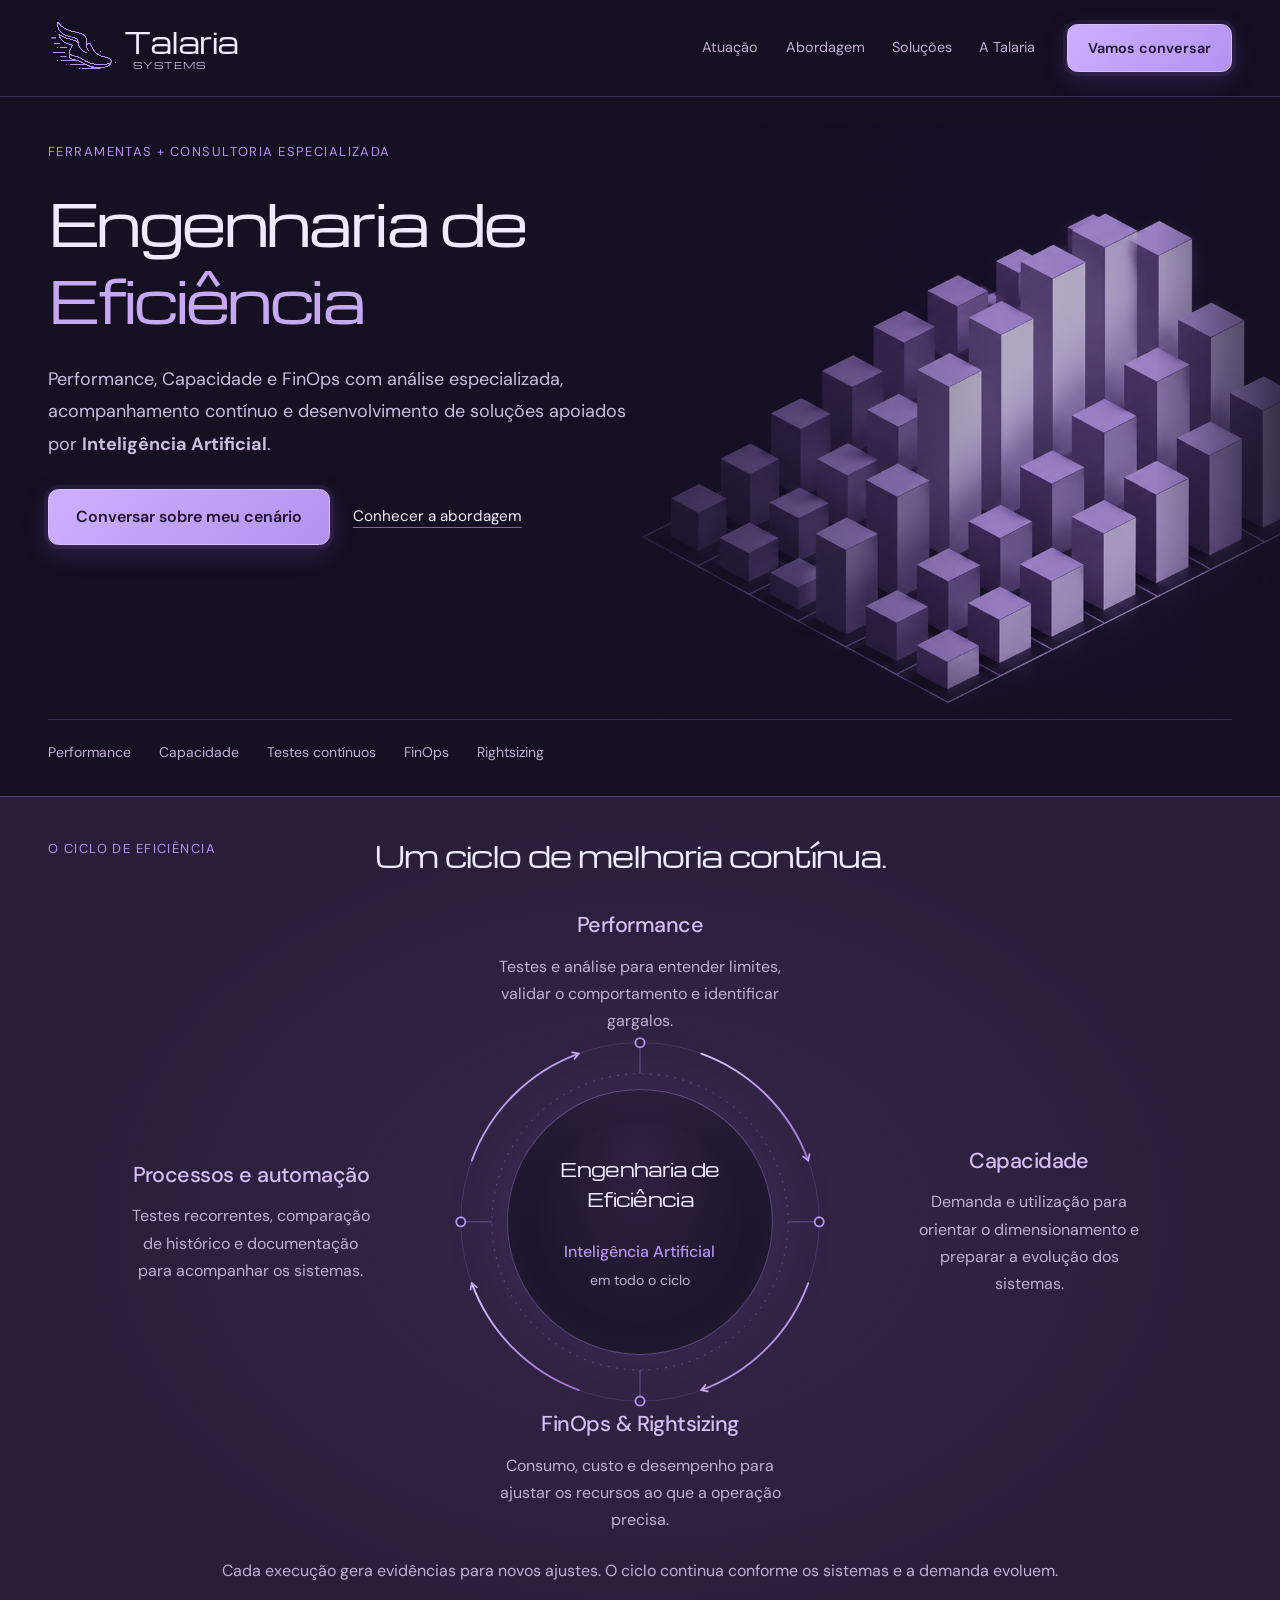
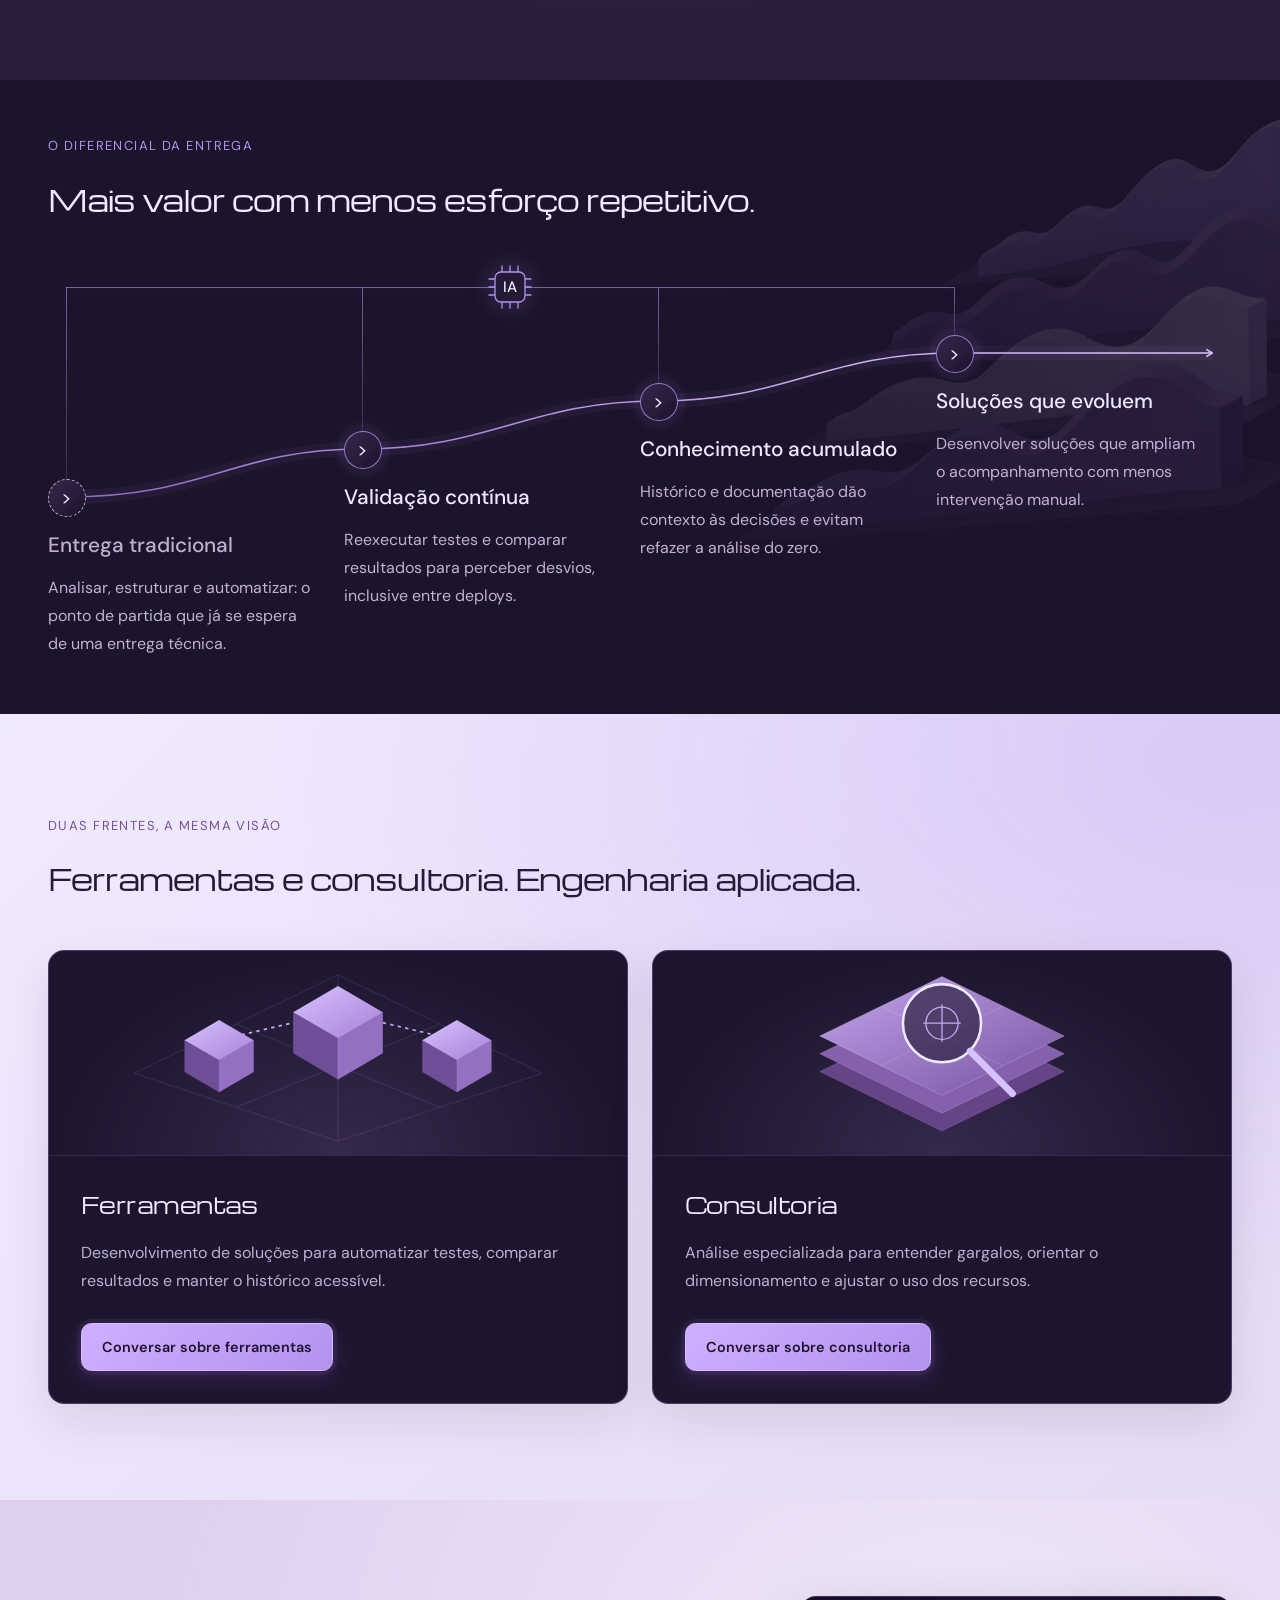
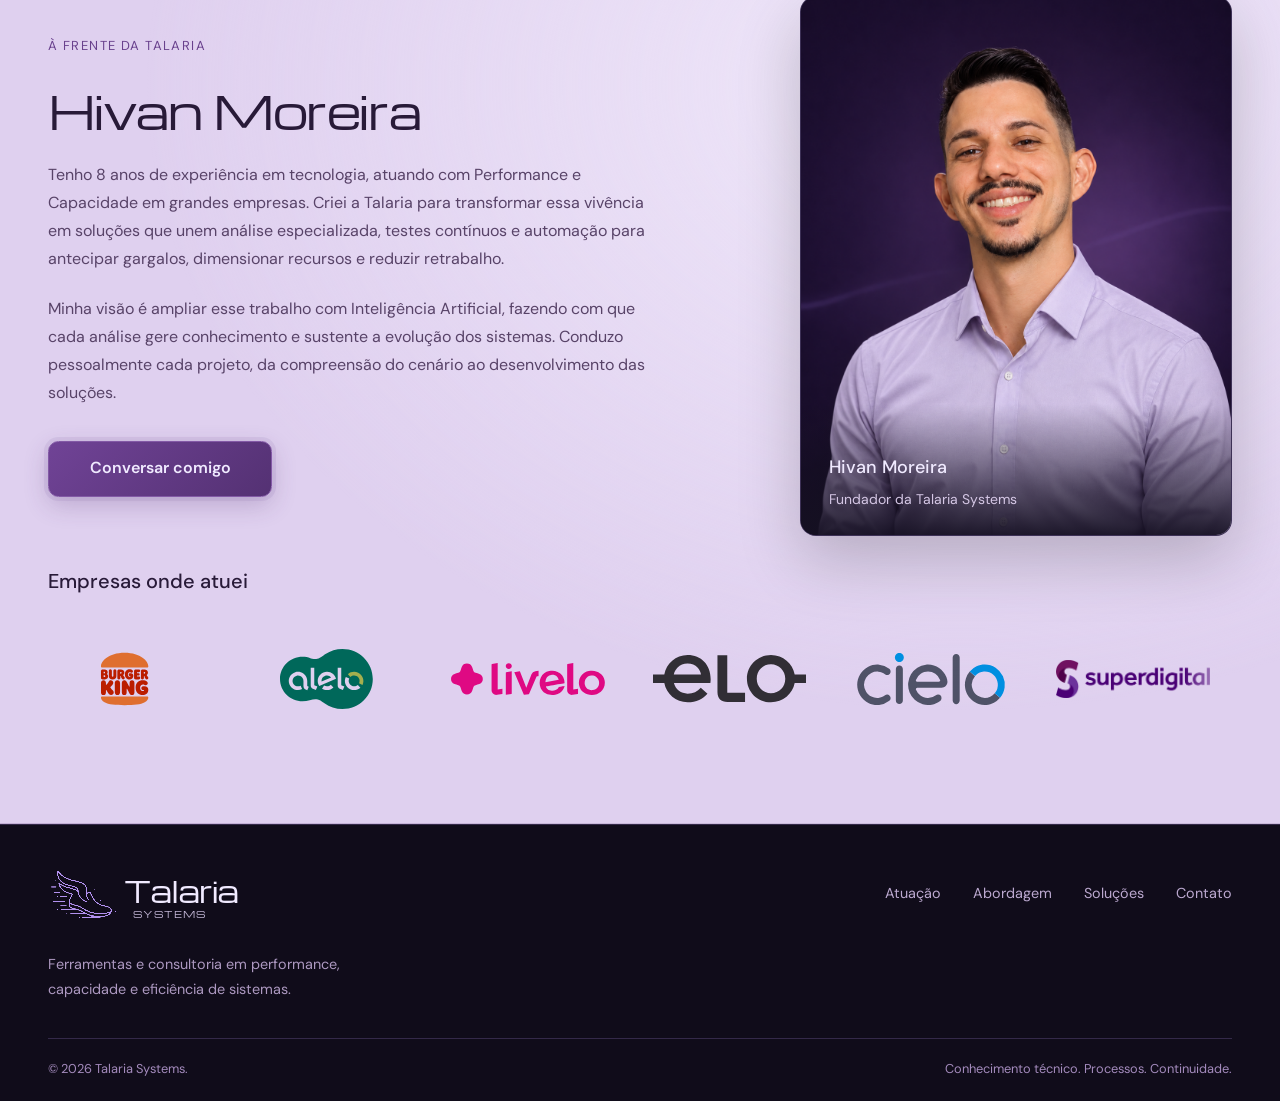
==== index.html @ f32ab143 "Publica site da Talaria Systems Co-Authored-By: Claude Opus 5.5 <noreply@anthropic.com>" ====
<!DOCTYPE html>
<html lang="pt-BR">
<head>
  <meta charset="UTF-8">
  <meta name="viewport" content="width=device-width, initial-scale=1">
  <meta name="theme-color" content="#151022">
  <meta name="description" content="Engenharia de Eficiência em Performance, Capacidade e FinOps. Análise especializada, acompanhamento contínuo e desenvolvimento de soluções apoiados por Inteligência Artificial.">
  <title>Talaria Systems — Engenharia de Eficiência</title>
  <link rel="icon" type="image/svg+xml" href="branding/logos/logo-fast-lavanda-plano-v2.svg">
  <link rel="preconnect" href="https://fonts.googleapis.com">
  <link rel="preconnect" href="https://fonts.gstatic.com" crossorigin>
  <link href="https://fonts.googleapis.com/css2?family=DM+Sans:wght@400;500;600&family=Michroma&display=swap" rel="stylesheet">
  <link rel="stylesheet" href="styles.css">
  <script src="script.js" defer></script>
</head>
<body>
  <a class="skip-link" href="#main">Pular para o conteúdo</a>
  <header class="site-header">
    <nav class="container header-inner" aria-label="Navegação principal">
      <a class="brand-signature" href="#home" aria-label="Talaria Systems — início"><span class="brand-mark"><img src="branding/logos/logo-fast-lavanda-plano-v2.svg" width="1254" height="1254" alt=""></span><span class="brand-copy"><span class="brand-title">Talaria</span><span class="brand-subtitle">SYSTEMS</span></span></a>
      <button class="menu-toggle" type="button" aria-expanded="false" aria-controls="navigation"><span>Menu</span><span class="menu-lines" aria-hidden="true"></span></button>
      <ul class="nav-links" id="navigation"><li><a href="#services" class="nav-link">Atuação</a></li><li><a href="#approach" class="nav-link">Abordagem</a></li><li><a href="#solutions" class="nav-link">Soluções</a></li><li><a href="#about" class="nav-link">A Talaria</a></li><li class="mobile-contact"><a href="https://outlook.office.com/book/AvaliaoInicialTalariaSystems@talariasystems.com.br/" target="_blank" rel="noopener" class="nav-link">Contato</a></li></ul>
      <a class="button button-small header-contact" href="https://outlook.office.com/book/AvaliaoInicialTalariaSystems@talariasystems.com.br/" target="_blank" rel="noopener">Vamos conversar</a>
    </nav>
  </header>
  <main id="main">
    <section class="hero" id="home" aria-labelledby="hero-title">
      <div class="hero-art" aria-hidden="true"><img src="branding/assets/isometrico-capacidade-v1.png" alt="" fetchpriority="high"></div>
      <div class="container hero-content">
        <div class="hero-copy">
          <p class="eyebrow">Ferramentas + consultoria especializada</p>
          <h1 id="hero-title">Engenharia de<br><span>Eficiência</span></h1>
          <p class="hero-description">Performance, Capacidade e FinOps com análise especializada, acompanhamento contínuo e desenvolvimento de soluções apoiados por <strong>Inteligência Artificial</strong>.</p>
          <div class="hero-actions"><a class="button" href="https://outlook.office.com/book/AvaliaoInicialTalariaSystems@talariasystems.com.br/" target="_blank" rel="noopener">Conversar sobre meu cenário</a><a class="text-link" href="#approach">Conhecer a abordagem</a></div>
        </div>
        <div class="hero-scope"><span>Performance</span><span>Capacidade</span><span>Testes contínuos</span><span>FinOps</span><span>Rightsizing</span></div>
      </div>
    </section>
    <section class="section expertise" id="services" aria-labelledby="services-title">
      <div class="container">
        <div class="section-intro">
          <p class="eyebrow">O ciclo de Eficiência</p>
          <div>
            <h2 class="section-title" id="services-title">Um ciclo de melhoria contínua.</h2>
          </div>
        </div>
        <figure class="cycle-figure">
          <div class="efficiency-cycle">
            <svg class="cycle-paths" viewBox="0 0 1120 680" aria-hidden="true" focusable="false">
              <defs>
                <linearGradient id="cycle-flow-color" x1="0" y1="0" x2="1" y2="1">
                  <stop stop-color="#d7c1ff"></stop>
                  <stop offset="1" stop-color="#9b73d4"></stop>
                </linearGradient>
                <marker id="cycle-arrow" viewBox="0 0 8 8" refX="6" refY="4" markerWidth="5" markerHeight="5" orient="auto">
                  <path d="M1 1 6 4 1 7" fill="none" stroke="#c7a9f3" stroke-width="1.5" stroke-linecap="round" stroke-linejoin="round"></path>
                </marker>
              </defs>
              <circle class="cycle-orbit" cx="560" cy="340" r="196"></circle>
              <circle class="cycle-ai-orbit" cx="560" cy="340" r="162"></circle>
              <g class="cycle-spokes">
                <path d="M560 178V144M722 340H756M560 502V536M398 340H364"></path>
              </g>
              <g class="cycle-flows" marker-end="url(#cycle-arrow)">
                <path d="M627 156A196 196 0 0 1 744 273"></path>
                <path d="M744 407A196 196 0 0 1 627 524"></path>
                <path d="M493 524A196 196 0 0 1 376 407"></path>
                <path d="M376 273A196 196 0 0 1 493 156"></path>
              </g>
              <g class="cycle-junctions">
                <circle cx="560" cy="144" r="5"></circle>
                <circle cx="756" cy="340" r="5"></circle>
                <circle cx="560" cy="536" r="5"></circle>
                <circle cx="364" cy="340" r="5"></circle>
              </g>
            </svg>
            <div class="cycle-core">
              <p class="cycle-core-title">Engenharia de<br>Eficiência</p>
              <p class="cycle-ai-label">Inteligência Artificial<span>em todo o ciclo</span></p>
            </div>
            <ol class="cycle-stages" role="list" aria-label="Frentes do ciclo de Engenharia de Eficiência">
              <li class="cycle-stage cycle-performance">
                <h3>Performance</h3>
                <p>Testes e análise para entender limites, validar o comportamento e identificar gargalos.</p>
              </li>
              <li class="cycle-stage cycle-capacity">
                <h3>Capacidade</h3>
                <p>Demanda e utilização para orientar o dimensionamento e preparar a evolução dos sistemas.</p>
              </li>
              <li class="cycle-stage cycle-finops">
                <h3>FinOps &amp; Rightsizing</h3>
                <p>Consumo, custo e desempenho para ajustar os recursos ao que a operação precisa.</p>
              </li>
              <li class="cycle-stage cycle-automation">
                <h3>Processos e automação</h3>
                <p>Testes recorrentes, comparação de histórico e documentação para acompanhar os sistemas.</p>
              </li>
            </ol>
          </div>
          <figcaption class="cycle-caption">Cada execução gera evidências para novos ajustes. O ciclo continua conforme os sistemas e a demanda evoluem.</figcaption>
        </figure>
      </div>
    </section>
    <section class="section approach" id="approach" aria-labelledby="approach-title">
      <div class="section-art" aria-hidden="true"><img src="branding/assets/isometrico-fluxos-v1.png" alt="" loading="lazy"></div>
      <div class="container">
        <div class="approach-intro">
          <p class="eyebrow">O diferencial da entrega</p>
          <h2 class="section-title" id="approach-title">Mais valor com menos esforço repetitivo.</h2>
        </div>
        <div class="method-journey">
          <svg class="method-route" viewBox="0 0 1200 144" preserveAspectRatio="none" aria-hidden="true" focusable="false">
            <defs>
              <linearGradient id="method-route-color" x1="0" y1="1" x2="1" y2="0">
                <stop stop-color="#8f6abf"></stop>
                <stop offset="1" stop-color="#d7c1ff"></stop>
              </linearGradient>
              <marker id="method-route-arrow" viewBox="0 0 8 8" refX="6" refY="4" markerWidth="6" markerHeight="6" orient="auto">
                <path d="M1 1 6 4 1 7" fill="none" stroke="#d7c1ff" stroke-width="1.3" stroke-linecap="round" stroke-linejoin="round"></path>
              </marker>
            </defs>
            <path class="method-route-halo" d="M18 144C160 144 188 96 318 96S488 48 618 48S788 0 918 0H1180"></path>
            <path class="method-route-line" d="M18 144C160 144 188 96 318 96S488 48 618 48S788 0 918 0H1180" marker-end="url(#method-route-arrow)"></path>
          </svg>
          <svg class="method-ai" viewBox="0 0 48 48" role="img" aria-label="Inteligência Artificial conectada a todas as quatro etapas da entrega">
            <path d="M16 9V3M24 9V3M32 9V3M16 39V45M24 39V45M32 39V45M9 16H3M9 24H3M9 32H3M39 16H45M39 24H45M39 32H45" fill="none" stroke="currentColor" stroke-width="1.3" stroke-linecap="round"></path>
            <rect x="9" y="9" width="30" height="30" rx="6" fill="#241a35" stroke="currentColor" stroke-width="1.3"></rect>
            <text x="24" y="29" text-anchor="middle">IA</text>
          </svg>
          <ol class="method-grid" role="list" aria-label="Da entrega tradicional à evolução contínua">
            <li class="method-step"><span class="method-direction" aria-hidden="true">&gt;</span><h3>Entrega tradicional</h3><p>Analisar, estruturar e automatizar: o ponto de partida que já se espera de uma entrega técnica.</p></li>
            <li class="method-step"><span class="method-direction" aria-hidden="true">&gt;</span><h3>Validação contínua</h3><p>Reexecutar testes e comparar resultados para perceber desvios, inclusive entre deploys.</p></li>
            <li class="method-step"><span class="method-direction" aria-hidden="true">&gt;</span><h3>Conhecimento acumulado</h3><p>Histórico e documentação dão contexto às decisões e evitam refazer a análise do zero.</p></li>
            <li class="method-step"><span class="method-direction" aria-hidden="true">&gt;</span><h3>Soluções que evoluem</h3><p>Desenvolver soluções que ampliam o acompanhamento com menos intervenção manual.</p></li>
          </ol>
        </div>
      </div>
    </section>
    <section class="section solutions" id="solutions" aria-labelledby="solutions-title">
      <div class="container">
        <div class="section-intro">
          <p class="eyebrow">Duas frentes, a mesma visão</p>
          <h2 class="section-title" id="solutions-title">Ferramentas e consultoria. Engenharia aplicada.</h2>
        </div>
        <div class="solutions-grid">
          <article class="solution" aria-labelledby="tools-title">
            <div class="solution-visual" aria-hidden="true">
              <svg viewBox="0 0 600 240" focusable="false">
                <defs>
                  <linearGradient id="tools-module-top" x1="0" y1="0" x2="1" y2="1"><stop stop-color="#d7c1ff"></stop><stop offset="1" stop-color="#a681d6"></stop></linearGradient>
                  <g id="tools-module">
                    <path d="M0-28 48 0 0 28-48 0Z" fill="url(#tools-module-top)"></path>
                    <path d="M-48 0 0 28V72L-48 44Z" fill="#6e4e99"></path>
                    <path d="M0 28 48 0V44L0 72Z" fill="#9470c2"></path>
                    <path d="M-48 0 0 28 48 0M0 28V72" fill="none" stroke="#f0eaff" stroke-opacity=".2"></path>
                  </g>
                </defs>
                <path d="M300 28 540 144 300 224 60 144Z M180 86 420 184M420 86 180 184M300 28V224" fill="none" stroke="#b392f0" stroke-opacity=".18"></path>
                <path d="M160 105 300 72 440 105" fill="none" stroke="#c7a9f3" stroke-width="2" stroke-dasharray="4 5"></path>
                <use href="#tools-module" transform="translate(160 105) scale(.85)"></use>
                <use href="#tools-module" transform="translate(300 72) scale(1.1)"></use>
                <use href="#tools-module" transform="translate(440 105) scale(.85)"></use>
              </svg>
            </div>
            <div class="solution-copy">
              <h3 id="tools-title">Ferramentas</h3>
              <p>Desenvolvimento de soluções para automatizar testes, comparar resultados e manter o histórico acessível.</p>
              <a class="button button-small" href="https://outlook.office.com/book/AvaliaoInicialTalariaSystems@talariasystems.com.br/" target="_blank" rel="noopener">Conversar sobre ferramentas</a>
            </div>
          </article>
          <article class="solution" aria-labelledby="consulting-title">
            <div class="solution-visual" aria-hidden="true">
              <svg viewBox="0 0 600 240" focusable="false">
                <defs><linearGradient id="consulting-surface" x1="0" y1="0" x2="1" y2="1"><stop stop-color="#c4a5ed"></stop><stop offset="1" stop-color="#76529e"></stop></linearGradient></defs>
                <path d="M300 72 444 142 300 212 156 142Z" fill="#654586" stroke="#b392f0" stroke-opacity=".25"></path>
                <path d="M300 51 444 121 300 191 156 121Z" fill="#8560ac" stroke="#d7c1ff" stroke-opacity=".25"></path>
                <path d="M300 30 444 100 300 170 156 100Z" fill="url(#consulting-surface)" stroke="#f0eaff" stroke-opacity=".25"></path>
                <path d="M228 65 372 135M372 65 228 135" fill="none" stroke="#f0eaff" stroke-opacity=".2"></path>
                <circle cx="300" cy="85" r="46" fill="#241a35" fill-opacity=".65" stroke="#f0eaff" stroke-width="3"></circle>
                <circle cx="300" cy="85" r="19" fill="none" stroke="#c7a9f3" stroke-width="1.5"></circle>
                <path d="M278 85H322M300 63V107" fill="none" stroke="#c7a9f3" stroke-width="1.5"></path>
                <path d="M333 118 383 168" fill="none" stroke="#d7c1ff" stroke-width="8" stroke-linecap="round"></path>
              </svg>
            </div>
            <div class="solution-copy">
              <h3 id="consulting-title">Consultoria</h3>
              <p>Análise especializada para entender gargalos, orientar o dimensionamento e ajustar o uso dos recursos.</p>
              <a class="button button-small" href="https://outlook.office.com/book/AvaliaoInicialTalariaSystems@talariasystems.com.br/" target="_blank" rel="noopener">Conversar sobre consultoria</a>
            </div>
          </article>
        </div>
      </div>
    </section>
    <section class="section about" id="about" aria-labelledby="about-title">
      <div class="container about-grid">
        <div class="about-copy">
          <p class="eyebrow">À frente da Talaria</p>
          <h2 class="section-title" id="about-title">Hivan Moreira</h2>
          <p>Tenho 8 anos de experiência em tecnologia, atuando com Performance e Capacidade em grandes empresas. Criei a Talaria para transformar essa vivência em soluções que unem análise especializada, testes contínuos e automação para antecipar gargalos, dimensionar recursos e reduzir retrabalho.</p>
          <p>Minha visão é ampliar esse trabalho com Inteligência Artificial, fazendo com que cada análise gere conhecimento e sustente a evolução dos sistemas. Conduzo pessoalmente cada projeto, da compreensão do cenário ao desenvolvimento das soluções.</p>
          <a class="button" href="https://outlook.office.com/book/AvaliaoInicialTalariaSystems@talariasystems.com.br/" target="_blank" rel="noopener">Conversar comigo</a>
        </div>
        <figure class="founder-portrait">
          <img src="branding/portraits/hivan-moreira-retrato-v2.png" alt="Hivan Moreira" width="1122" height="1402" loading="lazy">
          <figcaption><span>Hivan Moreira</span><span>Fundador da Talaria Systems</span></figcaption>
        </figure>
      </div>
      <div class="container career">
        <div class="career-heading">
          <div>
            <h3 id="career-title">Empresas onde atuei</h3>
          </div>
        </div>
        <p class="visually-hidden" id="career-motion-hint">A faixa pausa quando o cursor permanece sobre ela por meio segundo, ou ao receber foco. Clique ou pressione Espaço para manter a animação pausada.</p>
        <div class="clients-viewport" id="career-viewport" tabindex="0" role="region" aria-roledescription="carrossel" aria-labelledby="career-title" aria-describedby="career-motion-hint">
          <div class="clients-track">
          <ul class="clients-list" role="list">
            <li class="client-logo client-logo-compact"><img src="branding/logos/clientes/burger-king-transparent.svg" alt="Burger King" width="569" height="620" loading="lazy" decoding="async"></li>
            <li class="client-logo client-logo-compact"><img src="branding/logos/clientes/alelo.svg" alt="Alelo" width="62" height="40" loading="lazy" decoding="async"></li>
            <li class="client-logo"><img src="branding/logos/clientes/livelo.svg" alt="Livelo" width="562" height="120" loading="lazy" decoding="async"></li>
            <li class="client-logo client-logo-dark"><img src="branding/logos/clientes/elo.svg" alt="Elo" width="86" height="27" loading="lazy" decoding="async"></li>
            <li class="client-logo"><img src="branding/logos/clientes/cielo.svg" alt="Cielo" width="96" height="32" loading="lazy" decoding="async"></li>
            <li class="client-logo"><img src="branding/logos/clientes/superdigital.png" alt="Superdigital" width="1280" height="318" loading="lazy" decoding="async"></li>
            <li class="client-logo client-logo-compact"><img src="branding/logos/clientes/b3.png" alt="B3" width="75" height="65" loading="lazy" decoding="async"></li>
            <li class="client-logo client-logo-dark"><img src="branding/logos/clientes/banco-original.svg" alt="Banco Original" width="134" height="40" loading="lazy" decoding="async"></li>
            <li class="client-logo client-logo-dark"><img src="branding/logos/clientes/dock.svg" alt="Dock" width="136" height="40" loading="lazy" decoding="async"></li>
            <li class="client-logo"><img src="branding/logos/clientes/assai.png" alt="Assaí Atacadista" width="4096" height="3057" loading="lazy" decoding="async"></li>
            <li class="client-logo"><img src="branding/logos/clientes/porto.svg" alt="Porto Seguro" width="140" height="32" loading="lazy" decoding="async"></li>
            <li class="client-logo"><img src="branding/logos/clientes/lg-lugar-de-gente.svg" alt="LG lugar de gente" width="192" height="55" loading="lazy" decoding="async"></li>
            <li class="client-logo"><img src="branding/logos/clientes/seguros-unimed.png" alt="Seguros Unimed" width="1920" height="709" loading="lazy" decoding="async"></li>
          </ul>
          </div>
        </div>
      </div>
    </section>
  </main>
  <footer class="site-footer"><div class="container footer-main"><div><a class="brand-signature footer-brand" href="#home" aria-label="Talaria Systems — início"><span class="brand-mark"><img src="branding/logos/logo-fast-lavanda-plano-v2.svg" width="1254" height="1254" alt="" loading="lazy"></span><span class="brand-copy"><span class="brand-title">Talaria</span><span class="brand-subtitle">SYSTEMS</span></span></a><p>Ferramentas e consultoria em performance,<br>capacidade e eficiência de sistemas.</p></div><nav aria-label="Navegação do rodapé"><a href="#services">Atuação</a><a href="#approach">Abordagem</a><a href="#solutions">Soluções</a><a href="https://outlook.office.com/book/AvaliaoInicialTalariaSystems@talariasystems.com.br/" target="_blank" rel="noopener">Contato</a></nav></div><div class="container footer-bottom"><p>© <span id="copyright-year">2026</span> Talaria Systems.</p><p>Conhecimento técnico. Processos. Continuidade.</p></div></footer>
</body>
</html>
---- styles.css ----
:root {
  color-scheme:dark;
  --bg:#151022;
  --bg-deep:#100c1a;
  --bg-soft:#1d152d;
  --accent:#b392f0;
  --text:#f0eaff;
  --muted:#bfb0d2;
  --line:rgba(179,146,240,.22);
  --display:"Michroma",sans-serif;
  --body:"DM Sans",Arial,sans-serif
}
* {
  box-sizing:border-box
}
html {
  scroll-behavior:smooth;
  scroll-padding-top:7rem
}
body {
  margin:0;
  background:var(--bg);
  color:var(--text);
  font:400 1rem/1.75 var(--body)
}
body,input,textarea,button {
  -webkit-font-smoothing:antialiased
}
img {
  max-width:100%
}
a {
  color:inherit
}
button,input,textarea {
  font:inherit
}
button {
  cursor:pointer
}
button,input,textarea {
  border-radius:.25rem
}
button:focus-visible,a:focus-visible,input:focus-visible,textarea:focus-visible {
  outline:2px solid var(--accent);
  outline-offset:5px
}
::selection {
  background:var(--accent);
  color:var(--bg)
}
h1,h2,h3,p {
  margin-top:0
}
.container {
  width:min(82rem,calc(100% - 6rem));
  margin-inline:auto
}
.skip-link {
  position:fixed;
  top:-6rem;
  left:1rem;
  padding:.75rem 1rem;
  z-index:100;
  background:var(--text);
  color:var(--bg)
}
.skip-link:focus {
  top:1rem
}
.site-header {
  position:sticky;
  top:0;
  z-index:50;
  background:rgba(21,16,34,.96);
  border-bottom:1px solid var(--line);
  backdrop-filter:blur(16px)
}
.site-header.is-scrolled {
  background:rgba(16,12,26,.98)
}
.header-inner {
  min-height:6rem;
  display:flex;
  align-items:center;
  gap:2rem
}
.brand-signature {
  --wordmark-size:1.8rem;
  display:inline-flex;
  align-items:center;
  gap:.55rem;
  text-decoration:none;
  flex:none;
  color:var(--text)
}
.brand-mark {
  width:4.2rem;
  height:3.4rem;
  position:relative;
  flex:none
}
.brand-mark img {
  position:absolute;
  width:6.25rem;
  height:6.25rem;
  max-width:none;
  left:-.75rem;
  top:-1.3rem
}
.brand-copy {
  display:flex;
  flex-direction:column;
  align-items:flex-start;
  gap:.13rem
}
.brand-title {
  font:400 var(--wordmark-size)/1.15 var(--display);
  letter-spacing:-.035em;
  white-space:nowrap
}
.brand-subtitle {
  font:400 calc(var(--wordmark-size) * .31)/1.2 var(--display);
  letter-spacing:.14em;
  margin-inline-start:calc(var(--wordmark-size) * .30);
  color:#c5b9d9
}
.nav-links {
  margin:0 0 0 auto;
  padding:0;
  list-style:none;
  display:flex;
  align-items:center;
  gap:1.7rem
}
.nav-link {
  display:inline-block;
  color:var(--muted);
  font-size:.9rem;
  text-decoration:none;
  padding-block:.5rem;
  transition:color .16s ease
}
.nav-link:hover,.nav-link[aria-current="location"] {
  color:var(--text)
}
.nav-link[aria-current="location"] {
  text-decoration:underline;
  text-decoration-color:var(--accent);
  text-underline-offset:.5rem
}
.mobile-contact,.menu-toggle {
  display:none
}
.button {
  display:inline-flex;
  align-items:center;
  justify-content:center;
  min-height:3.5rem;
  padding:.95rem 1.7rem;
  border:1px solid #d8beff;
  border-radius:.65rem;
  background:linear-gradient(135deg,#ceafff,#b392f0);
  color:#21122f;
  box-shadow:0 0 0 4px rgba(179,146,240,.08),0 8px 24px rgba(123,72,196,.26);
  font:600 1rem/1.4 var(--body);
  text-align:center;
  text-decoration:none;
  transition:background .16s ease,border-color .16s ease,box-shadow .16s ease,transform .16s ease
}
.button:hover {
  background:linear-gradient(135deg,#dbc2ff,#c0a0f5);
  border-color:#e5d3ff;
  box-shadow:0 0 0 5px rgba(179,146,240,.14),0 12px 30px rgba(123,72,196,.34);
  transform:translateY(-2px)
}
.button:active {
  transform:translateY(0)
}
.button-small {
  min-height:3rem;
  padding:.75rem 1.25rem;
  font-size:.9rem
}
.text-link {
  display:inline-block;
  color:var(--text);
  text-decoration:underline;
  text-decoration-color:rgba(179,146,240,.65);
  text-underline-offset:.35rem
}
.text-link:hover {
  color:var(--accent)
}
.hero {
  position:relative;
  isolation:isolate;
  overflow:hidden;
  padding:5rem 0 3.5rem;
  min-height:48rem
}
.hero-art {
  position:absolute;
  inset:0;
  overflow:hidden;
  z-index:-2;
  pointer-events:none
}
.hero-art img {
  position:absolute;
  width:min(82rem,90vw);
  max-width:none;
  right:-3rem;
  top:1.5rem;
  opacity:.86;
  mask-image:linear-gradient(90deg,transparent 0,#000 18%,#000 85%,transparent 100%)
}
.hero::after {
  content:"";
  position:absolute;
  inset:0;
  z-index:-1;
  background:linear-gradient(90deg,#151022 0,rgba(21,16,34,.98) 27%,rgba(21,16,34,.8) 47%,rgba(21,16,34,.12) 78%),linear-gradient(0deg,#151022 0,transparent 20%);
  pointer-events:none
}
.hero-copy {
  width:min(46rem,66%)
}
.eyebrow {
  margin-bottom:1.25rem;
  color:var(--accent);
  font-size:.8125rem;
  letter-spacing:.11em;
  text-transform:uppercase;
  line-height:1.6
}
.hero h1 {
  margin-bottom:1.6rem;
  font:400 clamp(2rem,3.6vw,3.4rem)/1.34 var(--display);
  letter-spacing:-.045em
}
.hero h1 span {
  color:#c7a9f3
}
.hero-description {
  max-width:36rem;
  margin-bottom:1.8rem;
  font-size:1.075rem;
  line-height:1.8;
  color:#cbbddd
}
.hero-actions {
  display:flex;
  align-items:center;
  flex-wrap:wrap;
  gap:1.4rem
}
.hero-actions .text-link {
  font-size:.95rem
}
.hero-scope {
  display:flex;
  flex-wrap:wrap;
  gap:.7rem 1.75rem;
  border-top:1px solid var(--line);
  margin-top:3.5rem;
  padding-top:1.25rem;
  color:var(--muted);
  font-size:.875rem
}
.section {
  position:relative;
  padding-block:6rem;
  scroll-margin-top:1rem
}
.section-intro {
  display:grid;
  grid-template-columns:.65fr 2fr;
  gap:3rem;
  margin-bottom:3rem
}
.section-intro>.eyebrow {
  margin-top:.35rem
}
.section-title {
  font:400 clamp(1.3rem,2.25vw,1.9rem)/1.6 var(--display);
  letter-spacing:-.035em;
  margin-bottom:1.25rem
}
.section-description {
  max-width:46rem;
  margin-bottom:0;
  color:var(--muted);
  font-size:1.05rem;
  line-height:1.85
}
.expertise {
  --bg:#2a1d3a;
  background:radial-gradient(ellipse at 50% 48%,rgba(179,146,240,.08),transparent 65%),var(--bg);
  border-top:1px solid rgba(179,146,240,.32)
}
.expertise .section-intro {
  align-items:center;
  margin-bottom:2rem
}
.expertise .section-title {
  margin-bottom:0
}
.cycle-figure {
  margin:0
}
.efficiency-cycle {
  position:relative;
  isolation:isolate;
  width:100%;
  max-width:64rem;
  aspect-ratio:28 / 17;
  margin-inline:auto
}
.cycle-paths {
  position:absolute;
  inset:0;
  z-index:-1;
  width:100%;
  height:100%;
  overflow:visible;
  fill:none;
  pointer-events:none
}
.cycle-orbit {
  stroke:rgba(179,146,240,.2);
  stroke-width:1
}
.cycle-ai-orbit {
  stroke:rgba(179,146,240,.4);
  stroke-width:1;
  stroke-dasharray:2 7
}
.cycle-spokes {
  stroke:rgba(179,146,240,.45);
  stroke-width:1
}
.cycle-flows {
  stroke:url(#cycle-flow-color);
  stroke-width:2;
  stroke-linecap:round
}
.cycle-junctions {
  fill:var(--bg);
  stroke:var(--accent);
  stroke-width:2
}
.cycle-core {
  position:absolute;
  top:50%;
  left:50%;
  transform:translate(-50%,-50%);
  display:flex;
  flex-direction:column;
  align-items:center;
  justify-content:center;
  gap:1.5rem;
  width:26%;
  aspect-ratio:1;
  padding:1.5rem;
  border:1px solid rgba(179,146,240,.4);
  border-radius:50%;
  background:radial-gradient(ellipse at 50% 30%,#302041,#1b1429 70%);
  box-shadow:0 0 5rem rgba(179,146,240,.08),inset 0 0 2.5rem rgba(179,146,240,.06);
  text-align:center
}
.cycle-core-title {
  margin-bottom:0;
  font:400 clamp(1rem,1.5vw,1.25rem)/1.6 var(--display);
  letter-spacing:-.035em
}
.cycle-ai-label {
  margin-bottom:0;
  color:var(--accent);
  font-size:1rem;
  font-weight:500;
  line-height:1.6
}
.cycle-ai-label span {
  display:block;
  margin-top:.25rem;
  color:var(--muted);
  font-size:.875rem;
  font-weight:400
}
.cycle-stages {
  margin:0;
  padding:0;
  list-style:none
}
.cycle-stage {
  position:absolute;
  width:24%;
  text-align:center
}
.cycle-stage h3 {
  margin-bottom:.75rem;
  color:#d5bdf5;
  font:500 clamp(1.125rem,1.7vw,1.35rem)/1.35 var(--body);
  letter-spacing:-.025em;
}
.cycle-stage p {
  margin-bottom:0;
  color:var(--muted);
  font-size:1rem;
  line-height:1.7
}
.cycle-performance {
  top:0;
  left:50%;
  transform:translateX(-50%);
  width:32%
}
.cycle-capacity {
  top:50%;
  right:0;
  transform:translateY(-50%)
}
.cycle-finops {
  bottom:0;
  left:50%;
  transform:translateX(-50%);
  width:31%
}
.cycle-automation {
  top:50%;
  left:0;
  transform:translateY(-50%)
}
.cycle-caption {
  max-width:56rem;
  margin:1.5rem auto 0;
  color:var(--muted);
  font-size:1rem;
  line-height:1.7;
  text-align:center
}
.approach {
  background:#1c142b;
  padding-block:clamp(3.5rem,6vh,5rem);
  overflow:hidden;
  isolation:isolate
}
.approach .container {
  position:relative;
  z-index:1
}
.section-art {
  position:absolute;
  right:-9rem;
  top:-2rem;
  width:min(65rem,90%);
  z-index:-1;
  opacity:.16;
  pointer-events:none;
  mask-image:linear-gradient(90deg,transparent,#000 40%,#000 85%,transparent)
}
.section-art img {
  display:block;
  width:100%
}
.approach::after {
  content:"";
  position:absolute;
  inset:0;
  background:linear-gradient(90deg,#1c142b,rgba(28,20,43,.82) 45%,rgba(28,20,43,.15));
  z-index:0;
  pointer-events:none
}
.approach-intro {
  max-width:51rem
}
.method-journey {
  position:relative;
  margin-top:2.5rem
}
.method-journey::before {
  content:"";
  position:absolute;
  top:1.5rem;
  left:1.125rem;
  right:calc(25% - 1.125rem);
  height:1px;
  background:rgba(179,146,240,.6);
  box-shadow:0 0 .65rem rgba(179,146,240,.2)
}
.method-route {
  position:absolute;
  top:5.625rem;
  left:0;
  width:100%;
  height:9rem;
  overflow:visible;
  fill:none;
  pointer-events:none
}
.method-route-halo {
  stroke:var(--accent);
  stroke-width:14;
  stroke-opacity:.055
}
.method-route-line {
  stroke:url(#method-route-color);
  stroke-width:1.5;
  vector-effect:non-scaling-stroke
}
.method-ai {
  position:absolute;
  top:1.5rem;
  left:calc(37.5% + 1.125rem);
  z-index:2;
  display:block;
  width:3rem;
  height:3rem;
  transform:translate(-50%,-50%);
  color:var(--accent);
  filter:drop-shadow(0 0 .75rem rgba(179,146,240,.25))
}
.method-ai text {
  fill:var(--text);
  font:500 15px var(--body)
}
.method-grid {
  position:relative;
  display:grid;
  grid-template-columns:repeat(4,minmax(0,1fr));
  min-height:20rem;
  margin:0;
  padding:4.5rem 0 0;
  list-style:none
}
.method-step:nth-child(1) {
  --step-offset:9rem
}
.method-step:nth-child(2) {
  --step-offset:6rem
}
.method-step:nth-child(3) {
  --step-offset:3rem
}
.method-step {
  position:relative;
  align-self:start;
  margin-top:var(--step-offset,0rem);
  padding:3rem 2rem 0 0
}
.method-step::before {
  content:"";
  position:absolute;
  top:0;
  left:0;
  width:2.25rem;
  height:2.25rem;
  border:1px solid rgba(179,146,240,.8);
  border-radius:50%;
  background:linear-gradient(135deg,#38264b,#1c142b);
  box-shadow:0 0 1.5rem rgba(179,146,240,.12),0 0 0 .45rem rgba(179,146,240,.035)
}
.method-step::after {
  content:"";
  position:absolute;
  top:calc(-3rem - var(--step-offset,0rem));
  left:1.125rem;
  width:1px;
  height:calc(3rem + var(--step-offset,0rem));
  background:linear-gradient(rgba(179,146,240,.6),rgba(179,146,240,.2));
  pointer-events:none
}
.method-direction {
  position:absolute;
  top:0;
  left:0;
  z-index:1;
  display:grid;
  place-items:center;
  width:2.25rem;
  height:2.25rem;
  color:var(--text);
  font:400 1.2rem/1 var(--body)
}
.method-step h3 {
  font-size:1.3rem;
  font-weight:500;
  margin-bottom:.65rem
}
.method-step:first-child::before {
  border-style:dashed;
  border-color:var(--muted);
  box-shadow:none
}
.method-step:first-child h3 {
  color:var(--muted)
}
.method-step p {
  font-size:1rem;
  color:#c2b1d4;
  margin-bottom:0
}
.solutions {
  background:radial-gradient(ellipse at 95% 5%,rgba(179,146,240,.3),transparent 55%),linear-gradient(135deg,#f0eaff,#e6dcf4);
  color:#251b38
}
.solutions .section-title {
  margin-bottom:0
}
.solutions .section-intro {
  display:block
}
.solutions .eyebrow {
  color:#765096
}
.solutions .section-description {
  color:#665277
}
.solutions-grid {
  display:grid;
  grid-template-columns:repeat(2,minmax(0,1fr));
  gap:1.5rem
}
.solution {
  display:flex;
  flex-direction:column;
  overflow:hidden;
  border:1px solid rgba(179,146,240,.3);
  border-radius:1rem;
  background:#1d152d;
  color:var(--text);
  box-shadow:0 1rem 3rem rgba(21,16,34,.1)
}
.solution-visual {
  display:grid;
  place-items:center;
  height:clamp(11rem,16vw,14rem);
  background:radial-gradient(ellipse at 50% 100%,rgba(179,146,240,.16),transparent 70%);
  border-bottom:1px solid rgba(179,146,240,.16)
}
.solution-visual svg {
  width:100%;
  height:100%;
  max-width:34rem
}
.solution-copy {
  display:flex;
  flex:1;
  flex-direction:column;
  align-items:flex-start;
  padding:2rem
}
.solution h3 {
  font:400 1.4rem/1.5 var(--display);
  letter-spacing:-.025em;
  margin-bottom:1.1rem
}
.solution p {
  color:var(--muted);
  margin-bottom:1.75rem;
  max-width:30rem;
  font-size:1rem
}
.solution .button {
  max-width:100%;
  margin-top:auto
}
.solutions a:focus-visible {
  outline-color:var(--text)
}
.about {
  --text:#281a38;
  --muted:#584368;
  --accent:#69418d;
  --line:rgba(79,45,109,.2);
  color-scheme:light;
  color:var(--text);
  background:radial-gradient(ellipse at 75% 20%,#f0e8fa,transparent 60%),#dfd0ef;
  border-bottom:1px solid var(--line)
}
.about-grid {
  display:grid;
  grid-template-columns:minmax(0,1.15fr) minmax(0,.85fr);
  align-items:center;
  gap:5rem
}
.about-copy {
  max-width:38rem
}
.about-copy .section-title {
  font-size:clamp(1.6rem,3.5vw,2.8rem);
  line-height:1.4
}
.about-copy p {
  color:var(--muted);
  margin-bottom:1.35rem
}
.about-copy .eyebrow {
  color:var(--accent)
}
.about-copy .button {
  margin-top:.75rem;
  min-width:14rem;
  border-color:#8359a6;
  background:linear-gradient(135deg,#704396,#543173);
  color:#f0eaff;
  box-shadow:0 0 0 4px rgba(105,65,141,.09),0 8px 24px rgba(79,45,109,.24)
}
.about-copy .button:hover {
  background:linear-gradient(135deg,#7b4da4,#5e3783);
  border-color:#946bb6;
  box-shadow:0 0 0 5px rgba(105,65,141,.14),0 12px 30px rgba(79,45,109,.3)
}
.founder-portrait {
  --text:#f0eaff;
  position:relative;
  justify-self:end;
  width:min(100%,27rem);
  aspect-ratio:4 / 5;
  margin:0;
  overflow:hidden;
  border:1px solid rgba(179,146,240,.25);
  border-radius:1rem;
  background:var(--bg);
  box-shadow:0 1.5rem 4rem rgba(0,0,0,.2)
}
.founder-portrait img {
  display:block;
  width:100%;
  height:100%;
  object-fit:cover;
  object-position:50% 35%
}
.founder-portrait figcaption {
  position:absolute;
  right:0;
  bottom:0;
  left:0;
  display:flex;
  flex-direction:column;
  gap:.2rem;
  padding:3rem 1.75rem 1.5rem;
  background:linear-gradient(transparent,rgba(21,16,34,.95));
  color:var(--text)
}
.founder-portrait figcaption span:first-child {
  font-size:1.125rem;
  font-weight:500
}
.founder-portrait figcaption span:last-child {
  color:#d5c7e5;
  font-size:.875rem
}
.career {
  margin-top:1.75rem
}
.career-heading {
  display:flex;
  justify-content:space-between;
  align-items:flex-end;
  flex-wrap:wrap;
  gap:1.25rem;
  margin-bottom:1.5rem
}
.career-heading h3 {
  margin-bottom:.5rem;
  font-size:1.25rem;
  font-weight:500
}
.visually-hidden {
  position:absolute;
  width:1px;
  height:1px;
  padding:0;
  overflow:hidden;
  clip-path:inset(50%);
  white-space:nowrap
}
.clients-viewport {
  overflow:hidden;
  padding-block:.5rem;
  mix-blend-mode:multiply
}
.clients-viewport:focus-visible {
  outline:2px solid var(--accent);
  outline-offset:5px
}
.clients-track {
  display:flex;
  width:100%
}
.clients-list {
  display:flex;
  flex:0 0 100%;
  flex-wrap:wrap;
  justify-content:center;
  align-items:center;
  gap:1.5rem 3rem;
  margin:0;
  padding:0;
  list-style:none
}
.clients-viewport.is-running {
  mask-image:linear-gradient(90deg,transparent,#000 4%,#000 96%,transparent)
}
.clients-viewport.is-running .clients-track {
  width:max-content;
  animation:clients-drift var(--clients-duration,60s) linear infinite;
  will-change:transform
}
.clients-viewport.is-running .clients-list {
  flex:0 0 auto;
  flex-wrap:nowrap;
  justify-content:flex-start;
  padding-right:3rem
}
.clients-viewport:focus-visible .clients-track,
.clients-viewport.is-hover-paused .clients-track,
.clients-viewport.is-paused .clients-track {
  animation-play-state:paused
}
@keyframes clients-drift {
  to {transform:translateX(-50%)}
}
.client-logo {
  display:flex;
  align-items:center;
  justify-content:center;
  flex:0 0 clamp(8rem,12vw,10rem);
  width:clamp(8rem,12vw,10rem);
  height:5rem
}
.client-logo-dark img {
  filter:brightness(0);
  opacity:.78
}
.client-logo img {
  display:block;
  width:100%;
  height:3.25rem;
  object-fit:contain
}
.client-logo-compact img {
  width:auto;
  max-width:100%;
  height:3.75rem
}
.site-footer {
  background:var(--bg-deep);
  padding-block:2.75rem 1.3rem;
  border-top:1px solid var(--line)
}
.footer-main {
  display:flex;
  align-items:flex-start;
  justify-content:space-between;
  gap:3rem;
  padding-bottom:2.2rem
}
.footer-main>div>p {
  font-size:.9rem;
  color:#ad99c1;
  margin:1.2rem 0 0
}
.footer-main nav {
  display:flex;
  flex-wrap:wrap;
  gap:1rem 2rem;
  padding-top:.7rem
}
.footer-main nav a {
  color:#bca9d0;
  font-size:.9rem;
  text-decoration:none
}
.footer-main nav a:hover {
  color:var(--text)
}
.footer-bottom {
  display:flex;
  justify-content:space-between;
  gap:2rem;
  border-top:1px solid var(--line);
  padding-top:1.2rem;
  font-size:.8rem;
  color:#a48bbd
}
.footer-bottom p {
  margin:0
}
@media(min-width:100rem) {
  .hero-art img {
    right:-2rem;
    width:88rem;
    top:-1rem
  }
}
@media(min-width:56rem) {
  .hero {
    display:grid;
    min-height:calc(100svh - 6rem - 1px - 6.5rem);
    padding-block:clamp(2.5rem,5vh,3.5rem) 2rem
  }
  .hero-content {
    display:grid;
    grid-template-rows:1fr auto;
    row-gap:3.5rem
  }
  .hero-copy {
    align-self:start
  }
  .hero h1 {
    font-size:clamp(2.2rem,4.5vw,4.5rem)
  }
  .hero-description {
    max-width:38rem;
    font-size:1.125rem
  }
  .hero-scope {
    margin-top:0
  }
  .hero-art img {
    top:50%;
    transform:translateY(-50%)
  }
  .expertise {
    padding-top:clamp(2rem,4vh,3.5rem)
  }
}
@media(max-width:74rem) {
  .container {
    width:calc(100% - 4rem)
  }
  .header-inner {
    gap:1.5rem
  }
  .brand-signature {
    --wordmark-size:1.6rem;
    gap:.3rem
  }
  .brand-mark {
    width:3.8rem
  }
  .nav-links {
    gap:1.2rem
  }
  .header-contact {
    font-size:.8125rem
  }
  .hero-art img {
    right:-10rem;
    width:72rem
  }
  .hero-copy {
    width:70%
  }
  .section-intro {
    grid-template-columns:.65fr 2fr;
    gap:2rem
  }
  .about-grid {
    gap:3rem
  }
}
@media(max-width:63.99rem) {
  .efficiency-cycle {
    max-width:40rem;
    aspect-ratio:auto
  }
  .cycle-paths {
    display:none
  }
  .cycle-core {
    position:relative;
    top:auto;
    left:auto;
    transform:none;
    width:15rem;
    max-width:100%;
    margin:0 auto 3rem
  }
  .cycle-core-title {
    font-size:1.125rem
  }
  .cycle-stages {
    position:relative;
    padding-left:2rem
  }
  .cycle-stages::before {
    content:"";
    position:absolute;
    top:.75rem;
    bottom:.75rem;
    left:.375rem;
    width:1px;
    background:linear-gradient(var(--accent),rgba(179,146,240,.3))
  }
  .cycle-stage {
    position:relative;
    top:auto;
    right:auto;
    bottom:auto;
    left:auto;
    transform:none;
    width:auto;
    padding-bottom:2.5rem;
    text-align:left
  }
  .cycle-stage::before {
    content:"";
    position:absolute;
    top:.5rem;
    left:-2rem;
    width:.75rem;
    height:.75rem;
    border:2px solid var(--accent);
    border-radius:50%;
    background:var(--bg);
    box-shadow:0 0 0 .35rem var(--bg)
  }
  .cycle-stage::after {
    content:"";
    position:absolute;
    bottom:1.3rem;
    left:-1.875rem;
    width:.5rem;
    height:.5rem;
    border-right:1px solid var(--accent);
    border-bottom:1px solid var(--accent);
    transform:rotate(45deg)
  }
  .cycle-stage:last-child {
    padding-bottom:0
  }
  .cycle-stage:last-child::after {
    display:none
  }
  .cycle-stage h3 {
    font-size:1.25rem
  }
  .cycle-caption {
    max-width:40rem;
    text-align:left
  }
}
@media(max-width:55.99rem) {
  .container {
    width:calc(100% - 3rem)
  }
  .header-inner {
    min-height:5.25rem;
    flex-wrap:wrap;
    gap:0 1rem
  }
  .brand-signature {
    --wordmark-size:1.65rem
  }
  .nav-links {
    order:4;
    width:100%;
    margin:0;
    padding:.5rem 0 1rem;
    justify-content:flex-start;
    flex-wrap:wrap;
    gap:.4rem 1.4rem
  }
  .mobile-contact {
    display:block
  }
  .js .nav-links {
    display:none
  }
  .js .nav-links.is-open {
    display:flex
  }
  .js .menu-toggle {
    display:inline-flex;
    align-items:center;
    justify-content:center;
    gap:.65rem;
    min-width:5.5rem;
    min-height:2.75rem;
    margin-left:auto;
    color:var(--text);
    font-size:.875rem;
    background:transparent;
    border:1px solid var(--line);
    padding:.5rem .75rem
  }
  .menu-lines {
    width:1rem;
    height:.6rem;
    position:relative;
    border-top:1px solid currentColor;
    border-bottom:1px solid currentColor
  }
  .menu-toggle[aria-expanded="true"] .menu-lines {
    transform:rotate(90deg)
  }
  .header-contact {
    min-height:2.75rem
  }
  .hero {
    padding:3.25rem 0 19rem;
    min-height:0
  }
  .hero-copy {
    width:100%;
    max-width:43rem
  }
  .hero h1 {
    font-size:clamp(1.8rem,5.1vw,2.8rem)
  }
  .hero-description {
    font-size:1.05rem;
    max-width:35rem
  }
  .hero-art img {
    width:58rem;
    right:-5rem;
    top:auto;
    bottom:-6rem;
    opacity:.7
  }
  .hero::after {
    background:linear-gradient(180deg,#151022 0,rgba(21,16,34,.97) 48%,rgba(21,16,34,.7) 68%,rgba(21,16,34,.08) 90%),linear-gradient(0deg,#151022,transparent 17%)
  }
  .hero-scope {
    margin-top:2.5rem
  }
  .section {
    padding-block:4.5rem
  }
  .section-intro {
    grid-template-columns:1fr;
    gap:.3rem;
    margin-bottom:2.5rem
  }
  .section-title {
    font-size:clamp(1.2rem,3.1vw,1.7rem)
  }
  .method-route {
    display:none
  }
  .method-journey::before {
    display:none
  }
  .method-ai {
    position:relative;
    top:auto;
    left:auto;
    transform:none;
    margin:0 0 1.5rem -.75rem
  }
  .method-grid {
    grid-template-columns:1fr;
    min-height:0;
    gap:1.75rem;
    padding:0 0 0 2rem
  }
  .method-grid::before {
    content:"";
    position:absolute;
    top:-1.5rem;
    bottom:1rem;
    left:.75rem;
    width:1px;
    height:auto;
    background:linear-gradient(180deg,rgba(179,146,240,.4),var(--accent))
  }
  .method-step {
    margin-top:0;
    padding:0
  }
  .method-step::before {
    top:.375rem;
    left:-2rem;
    width:1.5rem;
    height:1.5rem
  }
  .method-step::after {
    display:none
  }
  .method-direction {
    top:.375rem;
    left:-2rem;
    width:1.5rem;
    height:1.5rem;
    font-size:1rem;
    transform:rotate(90deg)
  }
  .section-art {
    right:-15rem;
    top:10rem;
    width:70rem;
    max-width:none;
    opacity:.2
  }
  .solutions-grid {
    gap:1.5rem
  }
  .about-grid {
    grid-template-columns:1fr;
    gap:2.3rem
  }
  .founder-portrait {
    justify-self:start;
    width:min(100%,24rem)
  }
  .footer-main {
    flex-direction:column;
    gap:1.5rem
  }
}
@media(max-width:39rem) {
  .container {
    width:calc(100% - 2.5rem)
  }
  .header-inner {
    min-height:5rem
  }
  .header-contact {
    display:none
  }
  .brand-signature {
    --wordmark-size:1.45rem;
    gap:.25rem
  }
  .brand-mark {
    width:3.35rem;
    height:3rem
  }
  .brand-mark img {
    width:5.5rem;
    height:5.5rem;
    left:-.65rem;
    top:-1.1rem
  }
  .hero {
    padding-top:2.8rem;
    padding-bottom:16.5rem
  }
  .eyebrow {
    font-size:.75rem;
    letter-spacing:.07em
  }
  .hero h1 {
    font-size:clamp(1.45rem,5.8vw,2.2rem);
    line-height:1.45;
    letter-spacing:-.045em
  }
  .hero-description {
    font-size:1rem
  }
  .hero-actions {
    align-items:flex-start;
    flex-direction:column;
    gap:1.3rem
  }
  .hero-actions .button {
    width:100%
  }
  .hero-scope {
    gap:.55rem 1.1rem;
    font-size:.8125rem;
    line-height:1.9
  }
  .hero-art img {
    width:43rem;
    right:-3rem;
    bottom:-4rem;
    opacity:.7
  }
  .section {
    padding-block:3.75rem
  }
  .section-title {
    font-size:clamp(1.05rem,4.3vw,1.45rem)
  }
  .section-description {
    font-size:1rem
  }
  .solutions-grid {
    grid-template-columns:1fr
  }
  .solution-copy {
    padding:1.5rem
  }
  .solution .button {
    width:100%
  }
  .method-grid {
    grid-template-columns:1fr;
    gap:1.75rem
  }
  .method-step p {
    font-size:1rem
  }
  .section-art {
    right:-22rem;
    top:16rem;
    opacity:.12
  }
  .solution h3 {
    font-size:1.4rem
  }
  .footer-main nav {
    gap:.75rem 1.5rem
  }
  .footer-bottom {
    flex-direction:column;
    gap:.6rem
  }
}
@media(prefers-reduced-motion:reduce) {
  .clients-viewport.is-running {
    mask-image:none
  }
  .clients-viewport.is-running .clients-track {
    width:100%;
    transform:none
  }
  .clients-viewport.is-running .clients-list {
    flex:0 0 100%;
    flex-wrap:wrap;
    justify-content:center;
    padding-right:0
  }
  .clients-list[aria-hidden="true"] {
    display:none
  }
  html {
    scroll-behavior:auto
  }
  *,*::before,*::after {
    transition:none!important;
    animation:none!important
  }
}
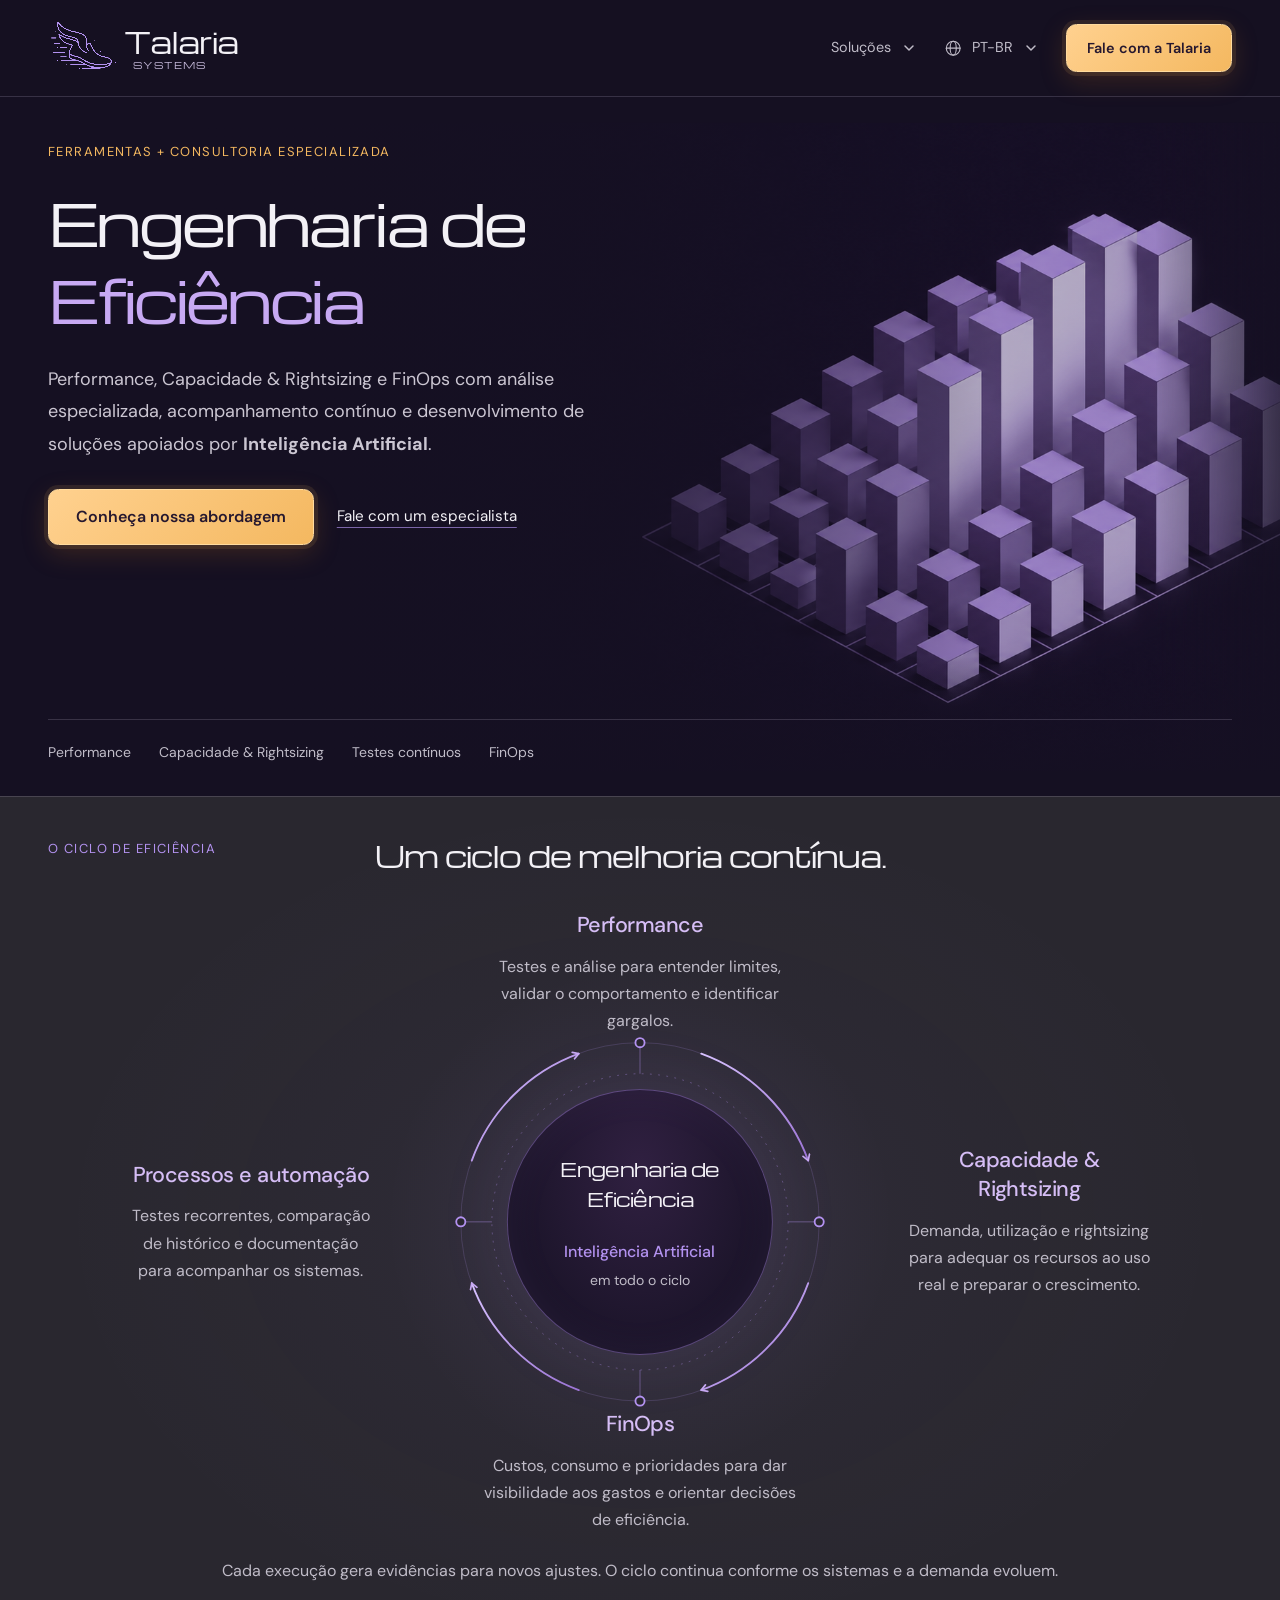
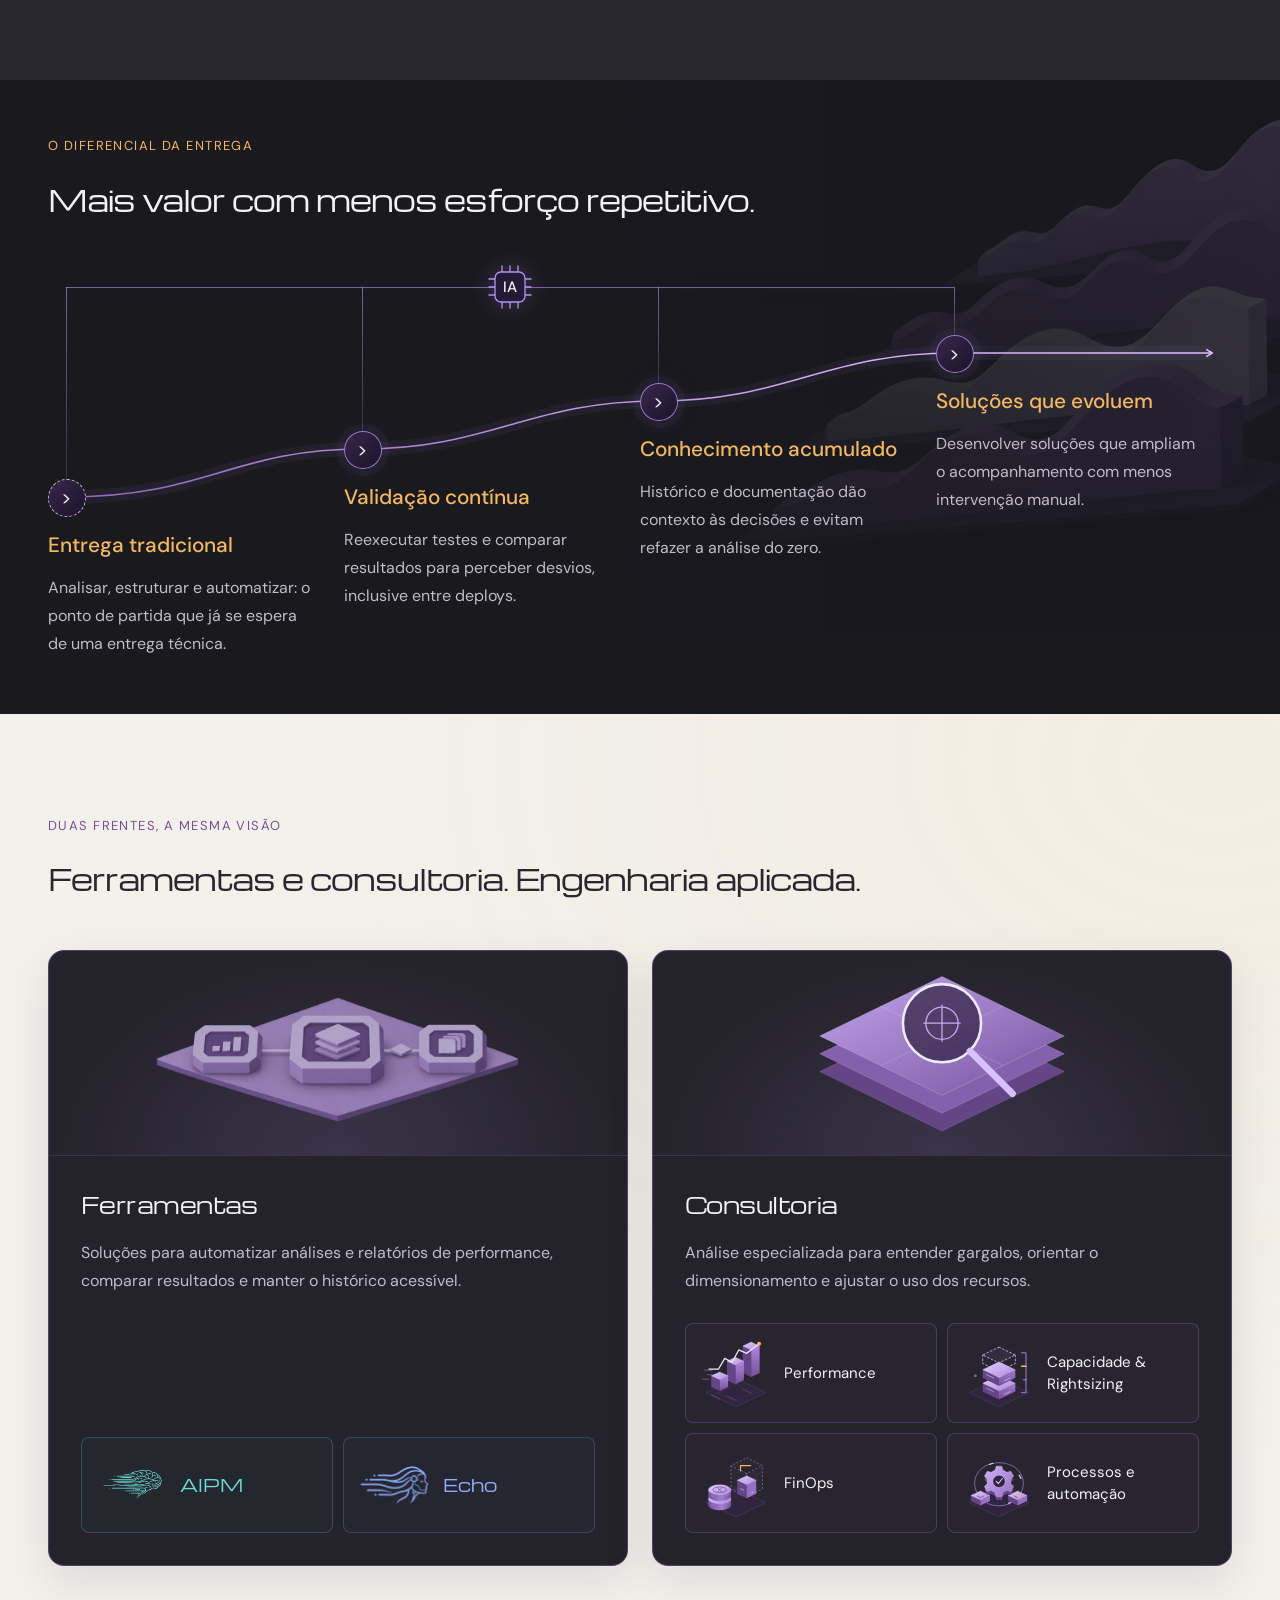
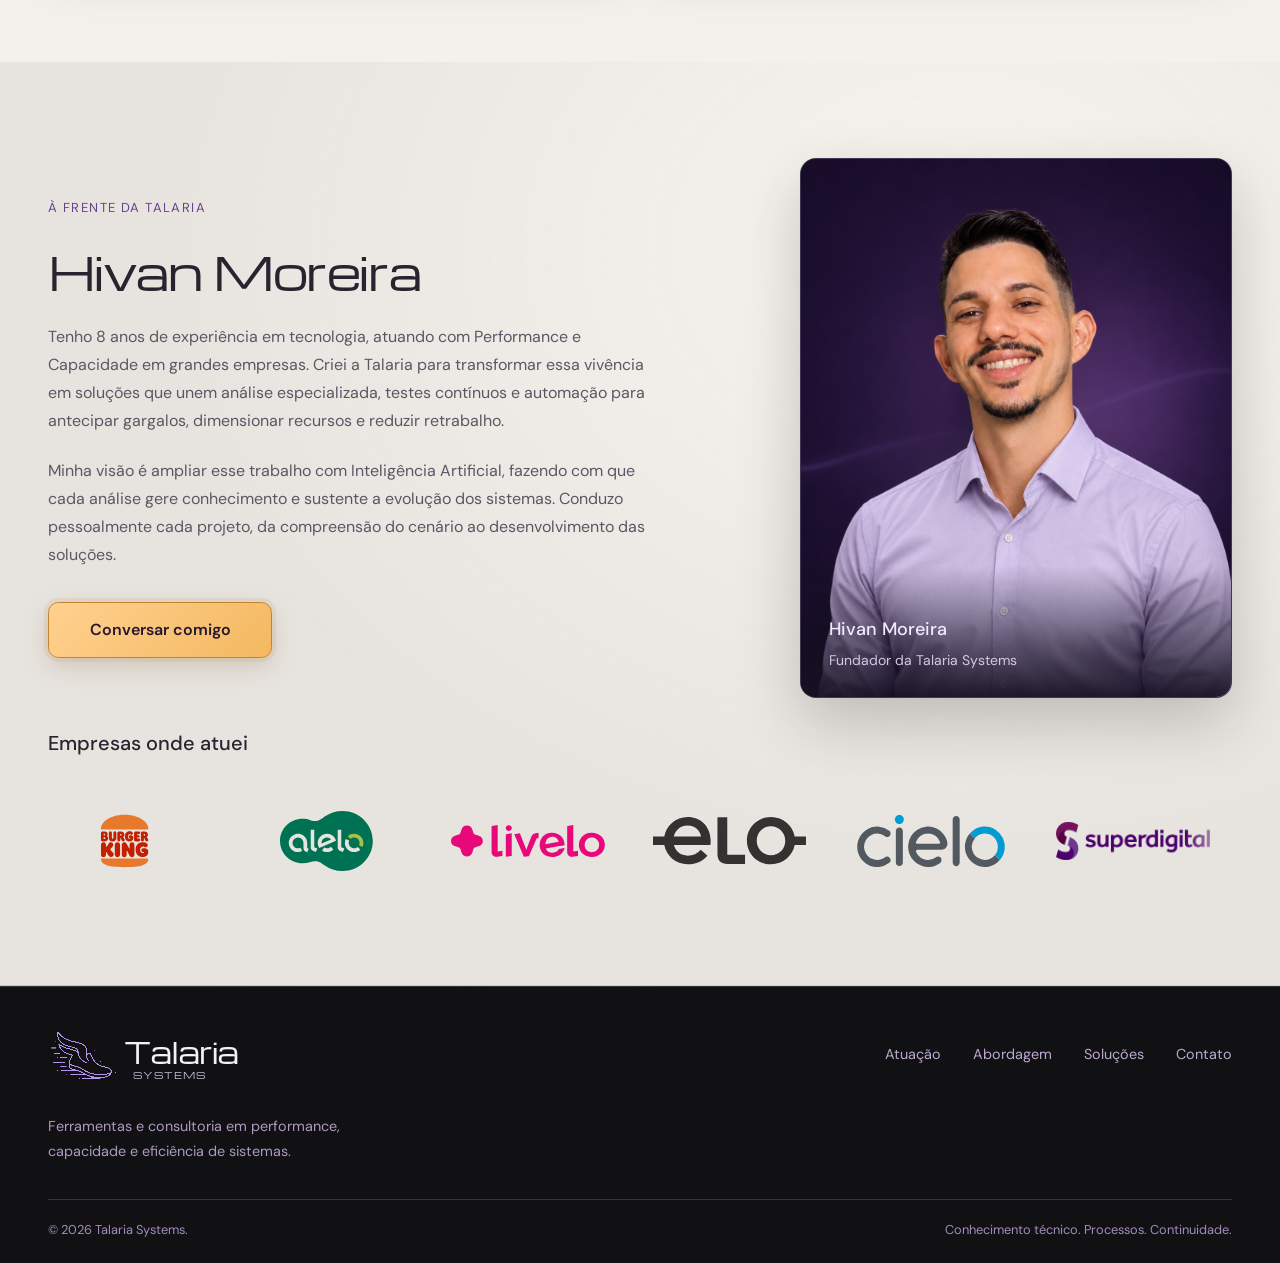
==== commit 45c9af86: "Publica home, AIPM, servicos e identidade Echo (fonte 4223209)" ====
--- a/index.html
+++ b/index.html
@@ -4,23 +4,59 @@
   <meta charset="UTF-8">
   <meta name="viewport" content="width=device-width, initial-scale=1">
   <meta name="theme-color" content="#151022">
-  <meta name="description" content="Engenharia de Eficiência em Performance, Capacidade e FinOps. Análise especializada, acompanhamento contínuo e desenvolvimento de soluções apoiados por Inteligência Artificial.">
-  <title>Talaria Systems — Engenharia de Eficiência</title>
-  <link rel="icon" type="image/svg+xml" href="branding/logos/logo-fast-lavanda-plano-v2.svg">
+  <meta name="description" content="Engenharia de Eficiência em Performance, Capacidade &amp; Rightsizing e FinOps. Análise especializada, acompanhamento contínuo e soluções apoiadas por Inteligência Artificial." data-i18n-content="home.meta.description">
+  <title data-i18n="home.meta.title">Talaria Systems — Engenharia de Eficiência</title>
+  <link rel="icon" href="favicon.ico" sizes="any">
+  <link rel="apple-touch-icon" href="apple-touch-icon.png">
   <link rel="preconnect" href="https://fonts.googleapis.com">
   <link rel="preconnect" href="https://fonts.gstatic.com" crossorigin>
   <link href="https://fonts.googleapis.com/css2?family=DM+Sans:wght@400;500;600&family=Michroma&display=swap" rel="stylesheet">
   <link rel="stylesheet" href="styles.css">
   <script src="script.js" defer></script>
+  <script src="locales/catalog.js" defer></script>
+  <script src="i18n.js" defer></script>
 </head>
 <body>
-  <a class="skip-link" href="#main">Pular para o conteúdo</a>
+  <a class="skip-link" href="#main" data-i18n="common.skip">Pular para o conteúdo</a>
   <header class="site-header">
-    <nav class="container header-inner" aria-label="Navegação principal">
-      <a class="brand-signature" href="#home" aria-label="Talaria Systems — início"><span class="brand-mark"><img src="branding/logos/logo-fast-lavanda-plano-v2.svg" width="1254" height="1254" alt=""></span><span class="brand-copy"><span class="brand-title">Talaria</span><span class="brand-subtitle">SYSTEMS</span></span></a>
-      <button class="menu-toggle" type="button" aria-expanded="false" aria-controls="navigation"><span>Menu</span><span class="menu-lines" aria-hidden="true"></span></button>
-      <ul class="nav-links" id="navigation"><li><a href="#services" class="nav-link">Atuação</a></li><li><a href="#approach" class="nav-link">Abordagem</a></li><li><a href="#solutions" class="nav-link">Soluções</a></li><li><a href="#about" class="nav-link">A Talaria</a></li><li class="mobile-contact"><a href="https://outlook.office.com/book/AvaliaoInicialTalariaSystems@talariasystems.com.br/" target="_blank" rel="noopener" class="nav-link">Contato</a></li></ul>
-      <a class="button button-small header-contact" href="https://outlook.office.com/book/AvaliaoInicialTalariaSystems@talariasystems.com.br/" target="_blank" rel="noopener">Vamos conversar</a>
+    <nav class="container header-inner" aria-label="Navegação principal" data-i18n-aria-label="common.nav.label">
+      <a class="brand-signature" href="index.html" aria-label="Talaria Systems — início" data-i18n-aria-label="common.nav.home"><span class="brand-mark"><img src="branding/logos/logo-fast-lavanda-plano-v2.svg" width="1254" height="1254" alt=""></span><span class="brand-copy"><span class="brand-title">Talaria</span><span class="brand-subtitle">SYSTEMS</span></span></a>
+      <button class="menu-toggle" type="button" aria-expanded="false" aria-controls="navigation"><span data-i18n="common.nav.menu">Menu</span><span class="menu-lines" aria-hidden="true"></span></button>
+      <div class="nav-links" id="navigation">
+        <details class="nav-dropdown solutions-dropdown">
+          <summary class="nav-link nav-dropdown-toggle" data-i18n="common.nav.solutions">Soluções<svg class="nav-chevron" viewBox="0 0 16 16" aria-hidden="true"><path d="m4 6 4 4 4-4"/></svg></summary>
+          <div class="solutions-menu">
+            <div class="nav-menu-group">
+              <p class="nav-menu-heading" data-i18n="common.nav.tools">Ferramentas</p>
+              <a class="nav-product-link" href="ferramentas/aipm/index.html">
+                <span class="nav-product-name">AIPM</span>
+                <span class="nav-menu-description" data-i18n="common.nav.productDescription">Análises e relatórios de performance com IA</span>
+              </a>
+            </div>
+            <div class="nav-menu-group">
+              <p class="nav-menu-heading" data-i18n="common.nav.services">Serviços</p>
+              <a class="nav-menu-link" href="servicos/performance/index.html" data-i18n="common.performance">Performance</a>
+              <a class="nav-menu-link" href="servicos/capacidade/index.html" data-i18n="common.capacity">Capacidade &amp; Rightsizing</a>
+              <a class="nav-menu-link" href="servicos/finops/index.html" data-i18n="service.finops.label">FinOps</a>
+              <a class="nav-menu-link" href="servicos/automacao/index.html" data-i18n="common.automation">Processos e automação</a>
+            </div>
+          </div>
+        </details>
+        <details class="nav-dropdown language-dropdown">
+          <summary class="nav-link nav-dropdown-toggle" aria-label="Idioma" data-i18n-aria-label="common.nav.language">
+            <svg class="nav-globe" viewBox="0 0 24 24" aria-hidden="true"><circle cx="12" cy="12" r="9"/><ellipse cx="12" cy="12" rx="4" ry="9"/><path d="M3 12h18"/></svg>
+            <span data-current-language translate="no">PT-BR</span>
+            <svg class="nav-chevron" viewBox="0 0 16 16" aria-hidden="true"><path d="m4 6 4 4 4-4"/></svg>
+          </summary>
+          <div class="language-menu" translate="no">
+            <button type="button" data-language="en" lang="en" aria-pressed="false"><span>EN</span>English</button>
+            <button type="button" data-language="pt-BR" lang="pt-BR" aria-pressed="true"><span>PT-BR</span>Português (Brasil)</button>
+            <button type="button" data-language="pt-PT" lang="pt-PT" aria-pressed="false"><span>PT</span>Português (Portugal)</button>
+            <button type="button" data-language="es" lang="es" aria-pressed="false"><span>ES</span>Español</button>
+          </div>
+        </details>
+        <a class="button button-small header-contact" href="https://outlook.office.com/book/AvaliaoInicialTalariaSystems@talariasystems.com.br/" target="_blank" rel="noopener" data-i18n="common.nav.cta">Fale com a Talaria</a>
+      </div>
     </nav>
   </header>
   <main id="main">
@@ -28,20 +64,20 @@
       <div class="hero-art" aria-hidden="true"><img src="branding/assets/isometrico-capacidade-v1.png" alt="" fetchpriority="high"></div>
       <div class="container hero-content">
         <div class="hero-copy">
-          <p class="eyebrow">Ferramentas + consultoria especializada</p>
-          <h1 id="hero-title">Engenharia de<br><span>Eficiência</span></h1>
-          <p class="hero-description">Performance, Capacidade e FinOps com análise especializada, acompanhamento contínuo e desenvolvimento de soluções apoiados por <strong>Inteligência Artificial</strong>.</p>
-          <div class="hero-actions"><a class="button" href="https://outlook.office.com/book/AvaliaoInicialTalariaSystems@talariasystems.com.br/" target="_blank" rel="noopener">Conversar sobre meu cenário</a><a class="text-link" href="#approach">Conhecer a abordagem</a></div>
-        </div>
-        <div class="hero-scope"><span>Performance</span><span>Capacidade</span><span>Testes contínuos</span><span>FinOps</span><span>Rightsizing</span></div>
+          <p class="eyebrow" data-i18n="home.hero.eyebrow">Ferramentas + consultoria especializada</p>
+          <h1 id="hero-title" data-i18n="home.hero.title">Engenharia de<br><span data-i18n="home.hero.titleAccent">Eficiência</span></h1>
+          <p class="hero-description" data-i18n="home.hero.description -">Performance, Capacidade &amp; Rightsizing e FinOps com análise especializada, acompanhamento contínuo e desenvolvimento de soluções apoiados por <strong data-i18n="common.ai">Inteligência Artificial</strong>.</p>
+          <div class="hero-actions"><a class="button" href="#services" data-i18n="home.hero.primary">Conheça nossa abordagem</a><a class="text-link" href="https://outlook.office.com/book/AvaliaoInicialTalariaSystems@talariasystems.com.br/" target="_blank" rel="noopener" data-i18n="home.hero.secondary">Fale com um especialista</a></div>
+        </div>
+        <div class="hero-scope"><span data-i18n="common.performance">Performance</span><span data-i18n="common.capacity">Capacidade &amp; Rightsizing</span><span data-i18n="home.hero.continuousTests">Testes contínuos</span><span>FinOps</span></div>
       </div>
     </section>
     <section class="section expertise" id="services" aria-labelledby="services-title">
       <div class="container">
         <div class="section-intro">
-          <p class="eyebrow">O ciclo de Eficiência</p>
+          <p class="eyebrow" data-i18n="home.cycle.eyebrow">O ciclo de Eficiência</p>
           <div>
-            <h2 class="section-title" id="services-title">Um ciclo de melhoria contínua.</h2>
+            <h2 class="section-title" id="services-title" data-i18n="home.cycle.title">Um ciclo de melhoria contínua.</h2>
           </div>
         </div>
         <figure class="cycle-figure">
@@ -57,47 +93,49 @@
                 </marker>
               </defs>
               <circle class="cycle-orbit" cx="560" cy="340" r="196"></circle>
-              <circle class="cycle-ai-orbit" cx="560" cy="340" r="162"></circle>
               <g class="cycle-spokes">
                 <path d="M560 178V144M722 340H756M560 502V536M398 340H364"></path>
               </g>
-              <g class="cycle-flows" marker-end="url(#cycle-arrow)">
-                <path d="M627 156A196 196 0 0 1 744 273"></path>
-                <path d="M744 407A196 196 0 0 1 627 524"></path>
-                <path d="M493 524A196 196 0 0 1 376 407"></path>
-                <path d="M376 273A196 196 0 0 1 493 156"></path>
-              </g>
-              <g class="cycle-junctions">
-                <circle cx="560" cy="144" r="5"></circle>
-                <circle cx="756" cy="340" r="5"></circle>
-                <circle cx="560" cy="536" r="5"></circle>
-                <circle cx="364" cy="340" r="5"></circle>
+              <g class="cycle-rotor">
+                <circle class="cycle-ai-orbit" cx="560" cy="340" r="162"></circle>
+                <g class="cycle-flows" marker-end="url(#cycle-arrow)">
+                  <path d="M627 156A196 196 0 0 1 744 273"></path>
+                  <path d="M744 407A196 196 0 0 1 627 524"></path>
+                  <path d="M493 524A196 196 0 0 1 376 407"></path>
+                  <path d="M376 273A196 196 0 0 1 493 156"></path>
+                </g>
+                <g class="cycle-junctions">
+                  <circle cx="560" cy="144" r="5"></circle>
+                  <circle cx="756" cy="340" r="5"></circle>
+                  <circle cx="560" cy="536" r="5"></circle>
+                  <circle cx="364" cy="340" r="5"></circle>
+                </g>
               </g>
             </svg>
             <div class="cycle-core">
-              <p class="cycle-core-title">Engenharia de<br>Eficiência</p>
-              <p class="cycle-ai-label">Inteligência Artificial<span>em todo o ciclo</span></p>
-            </div>
-            <ol class="cycle-stages" role="list" aria-label="Frentes do ciclo de Engenharia de Eficiência">
-              <li class="cycle-stage cycle-performance">
-                <h3>Performance</h3>
-                <p>Testes e análise para entender limites, validar o comportamento e identificar gargalos.</p>
-              </li>
-              <li class="cycle-stage cycle-capacity">
-                <h3>Capacidade</h3>
-                <p>Demanda e utilização para orientar o dimensionamento e preparar a evolução dos sistemas.</p>
-              </li>
-              <li class="cycle-stage cycle-finops">
-                <h3>FinOps &amp; Rightsizing</h3>
-                <p>Consumo, custo e desempenho para ajustar os recursos ao que a operação precisa.</p>
-              </li>
-              <li class="cycle-stage cycle-automation">
-                <h3>Processos e automação</h3>
-                <p>Testes recorrentes, comparação de histórico e documentação para acompanhar os sistemas.</p>
+              <p class="cycle-core-title" data-i18n="home.hero.title home.hero.titleAccent">Engenharia de<br>Eficiência</p>
+              <p class="cycle-ai-label" data-i18n="common.ai">Inteligência Artificial<span data-i18n="home.cycle.ai">em todo o ciclo</span></p>
+            </div>
+            <ol class="cycle-stages" role="list" aria-label="Frentes do ciclo de Engenharia de Eficiência" data-i18n-aria-label="home.cycle.label">
+              <li class="cycle-stage cycle-performance" id="performance">
+                <h3><a class="cycle-service-link" href="servicos/performance/index.html" data-i18n="common.performance">Performance</a></h3>
+                <p data-i18n="home.cycle.performance">Testes e análise para entender limites, validar o comportamento e identificar gargalos.</p>
+              </li>
+              <li class="cycle-stage cycle-capacity" id="capacity">
+                <h3><a class="cycle-service-link" href="servicos/capacidade/index.html" data-i18n="common.capacity">Capacidade &amp; Rightsizing</a></h3>
+                <p data-i18n="home.cycle.capacity">Demanda, utilização e rightsizing para adequar os recursos ao uso real e preparar o crescimento.</p>
+              </li>
+              <li class="cycle-stage cycle-finops" id="finops">
+                <h3><a class="cycle-service-link" href="servicos/finops/index.html" data-i18n="service.finops.label">FinOps</a></h3>
+                <p data-i18n="home.cycle.finops">Custos, consumo e prioridades para dar visibilidade aos gastos e orientar decisões de eficiência.</p>
+              </li>
+              <li class="cycle-stage cycle-automation" id="automation">
+                <h3><a class="cycle-service-link" href="servicos/automacao/index.html" data-i18n="common.automation">Processos e automação</a></h3>
+                <p data-i18n="home.cycle.automation">Testes recorrentes, comparação de histórico e documentação para acompanhar os sistemas.</p>
               </li>
             </ol>
           </div>
-          <figcaption class="cycle-caption">Cada execução gera evidências para novos ajustes. O ciclo continua conforme os sistemas e a demanda evoluem.</figcaption>
+          <figcaption class="cycle-caption" data-i18n="home.cycle.caption">Cada execução gera evidências para novos ajustes. O ciclo continua conforme os sistemas e a demanda evoluem.</figcaption>
         </figure>
       </div>
     </section>
@@ -105,8 +143,8 @@
       <div class="section-art" aria-hidden="true"><img src="branding/assets/isometrico-fluxos-v1.png" alt="" loading="lazy"></div>
       <div class="container">
         <div class="approach-intro">
-          <p class="eyebrow">O diferencial da entrega</p>
-          <h2 class="section-title" id="approach-title">Mais valor com menos esforço repetitivo.</h2>
+          <p class="eyebrow" data-i18n="home.approach.eyebrow">O diferencial da entrega</p>
+          <h2 class="section-title" id="approach-title" data-i18n="home.approach.title">Mais valor com menos esforço repetitivo.</h2>
         </div>
         <div class="method-journey">
           <svg class="method-route" viewBox="0 0 1200 144" preserveAspectRatio="none" aria-hidden="true" focusable="false">
@@ -122,16 +160,16 @@
             <path class="method-route-halo" d="M18 144C160 144 188 96 318 96S488 48 618 48S788 0 918 0H1180"></path>
             <path class="method-route-line" d="M18 144C160 144 188 96 318 96S488 48 618 48S788 0 918 0H1180" marker-end="url(#method-route-arrow)"></path>
           </svg>
-          <svg class="method-ai" viewBox="0 0 48 48" role="img" aria-label="Inteligência Artificial conectada a todas as quatro etapas da entrega">
+          <svg class="method-ai" viewBox="0 0 48 48" role="img" aria-label="Inteligência Artificial conectada a todas as quatro etapas da entrega" data-i18n-aria-label="home.approach.aiLabel">
             <path d="M16 9V3M24 9V3M32 9V3M16 39V45M24 39V45M32 39V45M9 16H3M9 24H3M9 32H3M39 16H45M39 24H45M39 32H45" fill="none" stroke="currentColor" stroke-width="1.3" stroke-linecap="round"></path>
             <rect x="9" y="9" width="30" height="30" rx="6" fill="#241a35" stroke="currentColor" stroke-width="1.3"></rect>
-            <text x="24" y="29" text-anchor="middle">IA</text>
+            <text x="24" y="29" text-anchor="middle" data-i18n="common.aiShort">IA</text>
           </svg>
-          <ol class="method-grid" role="list" aria-label="Da entrega tradicional à evolução contínua">
-            <li class="method-step"><span class="method-direction" aria-hidden="true">&gt;</span><h3>Entrega tradicional</h3><p>Analisar, estruturar e automatizar: o ponto de partida que já se espera de uma entrega técnica.</p></li>
-            <li class="method-step"><span class="method-direction" aria-hidden="true">&gt;</span><h3>Validação contínua</h3><p>Reexecutar testes e comparar resultados para perceber desvios, inclusive entre deploys.</p></li>
-            <li class="method-step"><span class="method-direction" aria-hidden="true">&gt;</span><h3>Conhecimento acumulado</h3><p>Histórico e documentação dão contexto às decisões e evitam refazer a análise do zero.</p></li>
-            <li class="method-step"><span class="method-direction" aria-hidden="true">&gt;</span><h3>Soluções que evoluem</h3><p>Desenvolver soluções que ampliam o acompanhamento com menos intervenção manual.</p></li>
+          <ol class="method-grid" role="list" aria-label="Da entrega tradicional à evolução contínua" data-i18n-aria-label="home.approach.stepsLabel">
+            <li class="method-step"><span class="method-direction" aria-hidden="true">&gt;</span><h3 data-i18n="home.approach.traditionalTitle">Entrega tradicional</h3><p data-i18n="home.approach.traditional">Analisar, estruturar e automatizar: o ponto de partida que já se espera de uma entrega técnica.</p></li>
+            <li class="method-step"><span class="method-direction" aria-hidden="true">&gt;</span><h3 data-i18n="home.approach.validationTitle">Validação contínua</h3><p data-i18n="home.approach.validation">Reexecutar testes e comparar resultados para perceber desvios, inclusive entre deploys.</p></li>
+            <li class="method-step"><span class="method-direction" aria-hidden="true">&gt;</span><h3 data-i18n="home.approach.knowledgeTitle">Conhecimento acumulado</h3><p data-i18n="home.approach.knowledge">Histórico e documentação dão contexto às decisões e evitam refazer a análise do zero.</p></li>
+            <li class="method-step"><span class="method-direction" aria-hidden="true">&gt;</span><h3 data-i18n="home.approach.evolutionTitle">Soluções que evoluem</h3><p data-i18n="home.approach.evolution">Desenvolver soluções que ampliam o acompanhamento com menos intervenção manual.</p></li>
           </ol>
         </div>
       </div>
@@ -139,33 +177,33 @@
     <section class="section solutions" id="solutions" aria-labelledby="solutions-title">
       <div class="container">
         <div class="section-intro">
-          <p class="eyebrow">Duas frentes, a mesma visão</p>
-          <h2 class="section-title" id="solutions-title">Ferramentas e consultoria. Engenharia aplicada.</h2>
+          <p class="eyebrow" data-i18n="home.solutions.eyebrow">Duas frentes, a mesma visão</p>
+          <h2 class="section-title" id="solutions-title" data-i18n="home.solutions.title">Ferramentas e consultoria. Engenharia aplicada.</h2>
         </div>
         <div class="solutions-grid">
           <article class="solution" aria-labelledby="tools-title">
-            <div class="solution-visual" aria-hidden="true">
-              <svg viewBox="0 0 600 240" focusable="false">
-                <defs>
-                  <linearGradient id="tools-module-top" x1="0" y1="0" x2="1" y2="1"><stop stop-color="#d7c1ff"></stop><stop offset="1" stop-color="#a681d6"></stop></linearGradient>
-                  <g id="tools-module">
-                    <path d="M0-28 48 0 0 28-48 0Z" fill="url(#tools-module-top)"></path>
-                    <path d="M-48 0 0 28V72L-48 44Z" fill="#6e4e99"></path>
-                    <path d="M0 28 48 0V44L0 72Z" fill="#9470c2"></path>
-                    <path d="M-48 0 0 28 48 0M0 28V72" fill="none" stroke="#f0eaff" stroke-opacity=".2"></path>
-                  </g>
-                </defs>
-                <path d="M300 28 540 144 300 224 60 144Z M180 86 420 184M420 86 180 184M300 28V224" fill="none" stroke="#b392f0" stroke-opacity=".18"></path>
-                <path d="M160 105 300 72 440 105" fill="none" stroke="#c7a9f3" stroke-width="2" stroke-dasharray="4 5"></path>
-                <use href="#tools-module" transform="translate(160 105) scale(.85)"></use>
-                <use href="#tools-module" transform="translate(300 72) scale(1.1)"></use>
-                <use href="#tools-module" transform="translate(440 105) scale(.85)"></use>
-              </svg>
+            <div class="solution-visual solution-visual--tools" aria-hidden="true">
+              <img src="branding/exploracoes-ferramentas/ferramentas-v1-plataforma-modular-transparente-v2.png" alt="" width="1984" height="793" loading="lazy" decoding="async">
             </div>
             <div class="solution-copy">
-              <h3 id="tools-title">Ferramentas</h3>
-              <p>Desenvolvimento de soluções para automatizar testes, comparar resultados e manter o histórico acessível.</p>
-              <a class="button button-small" href="https://outlook.office.com/book/AvaliaoInicialTalariaSystems@talariasystems.com.br/" target="_blank" rel="noopener">Conversar sobre ferramentas</a>
+              <h3 id="tools-title" data-i18n="common.nav.tools">Ferramentas</h3>
+              <p data-i18n="home.solutions.tools">Soluções para automatizar análises e relatórios de performance, comparar resultados e manter o histórico acessível.</p>
+              <nav class="tool-logos" aria-label="Ferramentas" data-i18n-aria-label="common.nav.tools">
+              <a class="tool-logo-link" href="ferramentas/aipm/index.html" aria-label="Conhecer a AIPM" data-i18n-aria-label="common.aipmLink">
+                <svg viewBox="250 200 1050 600" aria-hidden="true" focusable="false">
+                  <defs><filter id="aipm-home-mark-color" color-interpolation-filters="sRGB"><feFlood flood-color="currentColor" result="ink"/><feComposite in="ink" in2="SourceGraphic" operator="in"/></filter></defs>
+                  <image href="branding/ferramentas/aipm/marca-original.png" width="1536" height="1024" filter="url(#aipm-home-mark-color)"/>
+                </svg>
+                <span>AIPM</span>
+              </a>
+              <div class="tool-logo-link tool-logo-link--echo" translate="no">
+                <svg viewBox="150 175 1175 700" aria-hidden="true" focusable="false">
+                  <defs><filter id="echo-home-mark-color" color-interpolation-filters="sRGB"><feFlood flood-color="currentColor" result="ink"/><feComposite in="ink" in2="SourceGraphic" operator="in"/></filter></defs>
+                  <image href="branding/ferramentas/echo/simbolo.png" width="1536" height="1024" filter="url(#echo-home-mark-color)"/>
+                </svg>
+                <span translate="no">Echo</span>
+              </div>
+              </nav>
             </div>
           </article>
           <article class="solution" aria-labelledby="consulting-title">
@@ -183,9 +221,14 @@
               </svg>
             </div>
             <div class="solution-copy">
-              <h3 id="consulting-title">Consultoria</h3>
-              <p>Análise especializada para entender gargalos, orientar o dimensionamento e ajustar o uso dos recursos.</p>
-              <a class="button button-small" href="https://outlook.office.com/book/AvaliaoInicialTalariaSystems@talariasystems.com.br/" target="_blank" rel="noopener">Conversar sobre consultoria</a>
+              <h3 id="consulting-title" data-i18n="home.solutions.consultingTitle">Consultoria</h3>
+              <p data-i18n="home.solutions.consulting">Análise especializada para entender gargalos, orientar o dimensionamento e ajustar o uso dos recursos.</p>
+              <nav class="consulting-services" aria-label="Serviços" data-i18n-aria-label="common.nav.services">
+                <a href="servicos/performance/index.html"><img src="branding/icons/services/performance.svg" alt="" width="128" height="128" loading="lazy" decoding="async"><span data-i18n="common.performance">Performance</span></a>
+                <a href="servicos/capacidade/index.html"><img src="branding/icons/services/capacidade.svg" alt="" width="128" height="128" loading="lazy" decoding="async"><span data-i18n="common.capacity">Capacidade &amp; Rightsizing</span></a>
+                <a href="servicos/finops/index.html"><img src="branding/icons/services/finops.svg" alt="" width="128" height="128" loading="lazy" decoding="async"><span data-i18n="service.finops.label">FinOps</span></a>
+                <a href="servicos/automacao/index.html"><img src="branding/icons/services/automacao.svg" alt="" width="128" height="128" loading="lazy" decoding="async"><span data-i18n="common.automation">Processos e automação</span></a>
+              </nav>
             </div>
           </article>
         </div>
@@ -194,25 +237,25 @@
     <section class="section about" id="about" aria-labelledby="about-title">
       <div class="container about-grid">
         <div class="about-copy">
-          <p class="eyebrow">À frente da Talaria</p>
+          <p class="eyebrow" data-i18n="home.about.eyebrow">À frente da Talaria</p>
           <h2 class="section-title" id="about-title">Hivan Moreira</h2>
-          <p>Tenho 8 anos de experiência em tecnologia, atuando com Performance e Capacidade em grandes empresas. Criei a Talaria para transformar essa vivência em soluções que unem análise especializada, testes contínuos e automação para antecipar gargalos, dimensionar recursos e reduzir retrabalho.</p>
-          <p>Minha visão é ampliar esse trabalho com Inteligência Artificial, fazendo com que cada análise gere conhecimento e sustente a evolução dos sistemas. Conduzo pessoalmente cada projeto, da compreensão do cenário ao desenvolvimento das soluções.</p>
-          <a class="button" href="https://outlook.office.com/book/AvaliaoInicialTalariaSystems@talariasystems.com.br/" target="_blank" rel="noopener">Conversar comigo</a>
+          <p data-i18n="home.about.experience">Tenho 8 anos de experiência em tecnologia, atuando com Performance e Capacidade em grandes empresas. Criei a Talaria para transformar essa vivência em soluções que unem análise especializada, testes contínuos e automação para antecipar gargalos, dimensionar recursos e reduzir retrabalho.</p>
+          <p data-i18n="home.about.vision">Minha visão é ampliar esse trabalho com Inteligência Artificial, fazendo com que cada análise gere conhecimento e sustente a evolução dos sistemas. Conduzo pessoalmente cada projeto, da compreensão do cenário ao desenvolvimento das soluções.</p>
+          <a class="button" href="https://outlook.office.com/book/AvaliaoInicialTalariaSystems@talariasystems.com.br/" target="_blank" rel="noopener" data-i18n="home.about.cta">Conversar comigo</a>
         </div>
         <figure class="founder-portrait">
           <img src="branding/portraits/hivan-moreira-retrato-v2.png" alt="Hivan Moreira" width="1122" height="1402" loading="lazy">
-          <figcaption><span>Hivan Moreira</span><span>Fundador da Talaria Systems</span></figcaption>
+          <figcaption><span>Hivan Moreira</span><span data-i18n="home.about.founder">Fundador da Talaria Systems</span></figcaption>
         </figure>
       </div>
       <div class="container career">
         <div class="career-heading">
           <div>
-            <h3 id="career-title">Empresas onde atuei</h3>
-          </div>
-        </div>
-        <p class="visually-hidden" id="career-motion-hint">A faixa pausa quando o cursor permanece sobre ela por meio segundo, ou ao receber foco. Clique ou pressione Espaço para manter a animação pausada.</p>
-        <div class="clients-viewport" id="career-viewport" tabindex="0" role="region" aria-roledescription="carrossel" aria-labelledby="career-title" aria-describedby="career-motion-hint">
+            <h3 id="career-title" data-i18n="home.career.title">Empresas onde atuei</h3>
+          </div>
+        </div>
+        <p class="visually-hidden" id="career-motion-hint" data-i18n="home.career.hint">A faixa pausa quando o cursor permanece sobre ela por meio segundo, ou ao receber foco. Clique ou pressione Espaço para manter a animação pausada.</p>
+        <div class="clients-viewport" id="career-viewport" tabindex="0" role="region" aria-roledescription="carrossel" aria-labelledby="career-title" aria-describedby="career-motion-hint" data-i18n-aria-roledescription="home.career.carousel">
           <div class="clients-track">
           <ul class="clients-list" role="list">
             <li class="client-logo client-logo-compact"><img src="branding/logos/clientes/burger-king-transparent.svg" alt="Burger King" width="569" height="620" loading="lazy" decoding="async"></li>
@@ -234,6 +277,6 @@
       </div>
     </section>
   </main>
-  <footer class="site-footer"><div class="container footer-main"><div><a class="brand-signature footer-brand" href="#home" aria-label="Talaria Systems — início"><span class="brand-mark"><img src="branding/logos/logo-fast-lavanda-plano-v2.svg" width="1254" height="1254" alt="" loading="lazy"></span><span class="brand-copy"><span class="brand-title">Talaria</span><span class="brand-subtitle">SYSTEMS</span></span></a><p>Ferramentas e consultoria em performance,<br>capacidade e eficiência de sistemas.</p></div><nav aria-label="Navegação do rodapé"><a href="#services">Atuação</a><a href="#approach">Abordagem</a><a href="#solutions">Soluções</a><a href="https://outlook.office.com/book/AvaliaoInicialTalariaSystems@talariasystems.com.br/" target="_blank" rel="noopener">Contato</a></nav></div><div class="container footer-bottom"><p>© <span id="copyright-year">2026</span> Talaria Systems.</p><p>Conhecimento técnico. Processos. Continuidade.</p></div></footer>
+  <footer class="site-footer"><div class="container footer-main"><div><a class="brand-signature footer-brand" href="#home" aria-label="Talaria Systems — início" data-i18n-aria-label="common.nav.home"><span class="brand-mark"><img src="branding/logos/logo-fast-lavanda-plano-v2.svg" width="1254" height="1254" alt="" loading="lazy"></span><span class="brand-copy"><span class="brand-title">Talaria</span><span class="brand-subtitle">SYSTEMS</span></span></a><p data-i18n="home.footer.line1 home.footer.line2">Ferramentas e consultoria em performance,<br>capacidade e eficiência de sistemas.</p></div><nav aria-label="Navegação do rodapé" data-i18n-aria-label="common.nav.footer"><a href="#services" data-i18n="common.nav.expertise">Atuação</a><a href="#approach" data-i18n="common.nav.approach">Abordagem</a><a href="#solutions" data-i18n="common.nav.solutions">Soluções</a><a href="https://outlook.office.com/book/AvaliaoInicialTalariaSystems@talariasystems.com.br/" target="_blank" rel="noopener" data-i18n="common.nav.contact">Contato</a></nav></div><div class="container footer-bottom"><p>© <span id="copyright-year">2026</span> Talaria Systems.</p><p data-i18n="home.footer.tagline">Conhecimento técnico. Processos. Continuidade.</p></div></footer>
 </body>
 </html>
--- a/styles.css
+++ b/styles.css
@@ -1,12 +1,15 @@
 :root {
   color-scheme:dark;
-  --bg:#151022;
-  --bg-deep:#100c1a;
-  --bg-soft:#1d152d;
+  --bg:#19191e;
+  --bg-deep:#111114;
+  --bg-soft:#24222a;
   --accent:#b392f0;
-  --text:#f0eaff;
-  --muted:#bfb0d2;
-  --line:rgba(179,146,240,.22);
+  --contrast:#f4b860;
+  --contrast-hover:#ffd18f;
+  --contrast-ink:#26182f;
+  --text:#f3f1f6;
+  --muted:#c0bcc8;
+  --line:rgba(196,187,210,.2);
   --display:"Michroma",sans-serif;
   --body:"DM Sans",Arial,sans-serif
 }
@@ -16,6 +19,9 @@
 html {
   scroll-behavior:smooth;
   scroll-padding-top:7rem
+}
+.cycle-stage[id] {
+  scroll-margin-top:7rem
 }
 body {
   margin:0;
@@ -41,7 +47,7 @@
 button,input,textarea {
   border-radius:.25rem
 }
-button:focus-visible,a:focus-visible,input:focus-visible,textarea:focus-visible {
+button:focus-visible,a:focus-visible,summary:focus-visible,input:focus-visible,textarea:focus-visible {
   outline:2px solid var(--accent);
   outline-offset:5px
 }
@@ -131,7 +137,8 @@
   list-style:none;
   display:flex;
   align-items:center;
-  gap:1.7rem
+  gap:1.7rem;
+  color:var(--text)
 }
 .nav-link {
   display:inline-block;
@@ -141,15 +148,137 @@
   padding-block:.5rem;
   transition:color .16s ease
 }
-.nav-link:hover,.nav-link[aria-current="location"] {
+.nav-link:hover,.nav-dropdown[open]>.nav-link {
   color:var(--text)
 }
-.nav-link[aria-current="location"] {
-  text-decoration:underline;
-  text-decoration-color:var(--accent);
-  text-underline-offset:.5rem
-}
-.mobile-contact,.menu-toggle {
+.nav-dropdown {
+  position:relative
+}
+.nav-dropdown-toggle {
+  display:flex;
+  align-items:center;
+  gap:.6rem;
+  min-height:3rem;
+  cursor:pointer;
+  list-style:none
+}
+.nav-dropdown-toggle::-webkit-details-marker {
+  display:none
+}
+.nav-chevron,.nav-globe {
+  width:1rem;
+  height:1rem;
+  fill:none;
+  stroke:currentColor;
+  stroke-width:1.5;
+  stroke-linecap:round;
+  stroke-linejoin:round
+}
+.nav-globe {
+  width:1.15rem;
+  height:1.15rem
+}
+.nav-dropdown[open]>.nav-dropdown-toggle .nav-chevron {
+  transform:rotate(180deg)
+}
+.solutions-menu,.language-menu {
+  position:absolute;
+  top:calc(100% + 1.5rem);
+  right:0;
+  padding:1.5rem;
+  border:1px solid #b392f033;
+  border-radius:.85rem;
+  background:#1c1726;
+  box-shadow:0 1.25rem 3.5rem #08051066
+}
+.solutions-menu {
+  display:grid;
+  grid-template-columns:1fr 1fr;
+  gap:1.5rem;
+  width:34rem;
+  left:0;
+  right:auto;
+  max-width:calc(100vw - 3rem)
+}
+.nav-menu-group+.nav-menu-group {
+  border-left:1px solid var(--line);
+  padding-left:1.5rem
+}
+.solutions-dropdown.is-stacked .solutions-menu {
+  width:19rem;
+  grid-template-columns:1fr;
+  gap:1.25rem
+}
+.solutions-dropdown.is-stacked .nav-menu-group+.nav-menu-group {
+  border-left:0;
+  border-top:1px solid var(--line);
+  padding-left:0;
+  padding-top:1.25rem
+}
+.nav-menu-heading {
+  color:var(--accent);
+  font-size:.875rem;
+  font-weight:500;
+  margin-bottom:1rem
+}
+.nav-product-link,.nav-menu-link {
+  display:block;
+  padding:.65rem .75rem;
+  margin-inline:-.75rem;
+  border-radius:.4rem;
+  text-decoration:none
+}
+.nav-product-link:hover,.nav-menu-link:hover,.nav-menu-link[aria-current] {
+  background:#b392f010
+}
+.nav-product-name {
+  display:block;
+  font:400 1.15rem/1.5 var(--display);
+  color:#6bdad4;
+  margin-bottom:.5rem
+}
+.nav-menu-description {
+  display:block;
+  max-width:15rem;
+  color:var(--muted);
+  font-size:.875rem;
+  line-height:1.6
+}
+.nav-menu-link {
+  font-size:.9375rem;
+  line-height:1.5
+}
+.language-menu {
+  width:16rem;
+  padding:.5rem
+}
+.language-menu button {
+  display:flex;
+  align-items:center;
+  gap:.75rem;
+  width:100%;
+  min-height:3rem;
+  padding:.6rem .75rem;
+  border:0;
+  background:transparent;
+  color:var(--muted);
+  text-align:left;
+  font-size:.875rem
+}
+.language-menu button span {
+  width:3rem;
+  flex:none;
+  font-size:.8125rem;
+  font-weight:600
+}
+.language-menu button:hover,.language-menu button[aria-pressed="true"] {
+  background:#b392f014;
+  color:var(--text)
+}
+.language-menu button[aria-pressed="true"] span {
+  color:var(--accent)
+}
+.menu-toggle {
   display:none
 }
 .button {
@@ -158,20 +287,20 @@
   justify-content:center;
   min-height:3.5rem;
   padding:.95rem 1.7rem;
-  border:1px solid #d8beff;
+  border:1px solid #ffdb9e;
   border-radius:.65rem;
-  background:linear-gradient(135deg,#ceafff,#b392f0);
-  color:#21122f;
-  box-shadow:0 0 0 4px rgba(179,146,240,.08),0 8px 24px rgba(123,72,196,.26);
+  background:linear-gradient(135deg,var(--contrast-hover),var(--contrast));
+  color:var(--contrast-ink);
+  box-shadow:0 0 0 4px rgba(244,184,96,.1),0 8px 26px rgba(174,102,28,.26);
   font:600 1rem/1.4 var(--body);
   text-align:center;
   text-decoration:none;
   transition:background .16s ease,border-color .16s ease,box-shadow .16s ease,transform .16s ease
 }
 .button:hover {
-  background:linear-gradient(135deg,#dbc2ff,#c0a0f5);
-  border-color:#e5d3ff;
-  box-shadow:0 0 0 5px rgba(179,146,240,.14),0 12px 30px rgba(123,72,196,.34);
+  background:linear-gradient(135deg,#ffe2b4,var(--contrast-hover));
+  border-color:#ffe6be;
+  box-shadow:0 0 0 5px rgba(244,184,96,.16),0 12px 30px rgba(174,102,28,.34);
   transform:translateY(-2px)
 }
 .button:active {
@@ -197,7 +326,8 @@
   isolation:isolate;
   overflow:hidden;
   padding:5rem 0 3.5rem;
-  min-height:48rem
+  min-height:48rem;
+  background:#151022
 }
 .hero-art {
   position:absolute;
@@ -242,12 +372,15 @@
 .hero h1 span {
   color:#c7a9f3
 }
+.hero .eyebrow,.approach .eyebrow {
+  color:var(--contrast)
+}
 .hero-description {
   max-width:36rem;
   margin-bottom:1.8rem;
   font-size:1.075rem;
   line-height:1.8;
-  color:#cbbddd
+  color:#cbc6d2
 }
 .hero-actions {
   display:flex;
@@ -295,9 +428,9 @@
   line-height:1.85
 }
 .expertise {
-  --bg:#2a1d3a;
-  background:radial-gradient(ellipse at 50% 48%,rgba(179,146,240,.08),transparent 65%),var(--bg);
-  border-top:1px solid rgba(179,146,240,.32)
+  --bg:#29272f;
+  background:radial-gradient(ellipse at 50% 48%,rgba(179,146,240,.045),transparent 65%),var(--bg);
+  border-top:1px solid var(--line)
 }
 .expertise .section-intro {
   align-items:center;
@@ -317,6 +450,21 @@
   aspect-ratio:28 / 17;
   margin-inline:auto
 }
+.efficiency-cycle::before {
+  content:"";
+  position:absolute;
+  top:50%;
+  left:50%;
+  z-index:-2;
+  width:56%;
+  aspect-ratio:1;
+  border-radius:50%;
+  background:radial-gradient(circle,rgba(179,146,240,.28),rgba(179,146,240,.12) 38%,transparent 70%);
+  opacity:.35;
+  transform:translate(-50%,-50%) scale(.9);
+  pointer-events:none;
+  animation:cycle-ambient-light 7s ease-in-out infinite alternate
+}
 .cycle-paths {
   position:absolute;
   inset:0;
@@ -330,6 +478,20 @@
 .cycle-orbit {
   stroke:rgba(179,146,240,.2);
   stroke-width:1
+}
+.cycle-rotor {
+  transform-box:view-box;
+  transform-origin:50% 50%;
+  animation:cycle-orbit-turn 32s linear infinite
+}
+@keyframes cycle-orbit-turn {
+  to {transform:rotate(1turn)}
+}
+@keyframes cycle-ambient-light {
+  to {
+    opacity:.9;
+    transform:translate(-50%,-50%) scale(1.12)
+  }
 }
 .cycle-ai-orbit {
   stroke:rgba(179,146,240,.4);
@@ -404,6 +566,15 @@
   font:500 clamp(1.125rem,1.7vw,1.35rem)/1.35 var(--body);
   letter-spacing:-.025em;
 }
+.cycle-service-link {
+  text-decoration:none;
+  text-underline-offset:.35rem
+}
+.cycle-service-link:hover {
+  color:#f0eaff;
+  text-decoration:underline;
+  text-decoration-color:var(--accent)
+}
 .cycle-stage p {
   margin-bottom:0;
   color:var(--muted);
@@ -441,7 +612,7 @@
   text-align:center
 }
 .approach {
-  background:#1c142b;
+  background:var(--bg);
   padding-block:clamp(3.5rem,6vh,5rem);
   overflow:hidden;
   isolation:isolate
@@ -468,7 +639,7 @@
   content:"";
   position:absolute;
   inset:0;
-  background:linear-gradient(90deg,#1c142b,rgba(28,20,43,.82) 45%,rgba(28,20,43,.15));
+  background:linear-gradient(90deg,#19191e,rgba(25,25,30,.82) 45%,rgba(25,25,30,.15));
   z-index:0;
   pointer-events:none
 }
@@ -584,6 +755,7 @@
   font:400 1.2rem/1 var(--body)
 }
 .method-step h3 {
+  color:var(--contrast);
   font-size:1.3rem;
   font-weight:500;
   margin-bottom:.65rem
@@ -593,17 +765,14 @@
   border-color:var(--muted);
   box-shadow:none
 }
-.method-step:first-child h3 {
-  color:var(--muted)
-}
 .method-step p {
   font-size:1rem;
-  color:#c2b1d4;
+  color:var(--muted);
   margin-bottom:0
 }
 .solutions {
-  background:radial-gradient(ellipse at 95% 5%,rgba(179,146,240,.3),transparent 55%),linear-gradient(135deg,#f0eaff,#e6dcf4);
-  color:#251b38
+  background:radial-gradient(ellipse at 95% 5%,rgba(244,184,96,.075),transparent 55%),#f3f1ec;
+  color:#29262f
 }
 .solutions .section-title {
   margin-bottom:0
@@ -615,7 +784,7 @@
   color:#765096
 }
 .solutions .section-description {
-  color:#665277
+  color:#5f5967
 }
 .solutions-grid {
   display:grid;
@@ -628,7 +797,7 @@
   overflow:hidden;
   border:1px solid rgba(179,146,240,.3);
   border-radius:1rem;
-  background:#1d152d;
+  background:var(--bg-soft);
   color:var(--text);
   box-shadow:0 1rem 3rem rgba(21,16,34,.1)
 }
@@ -644,6 +813,17 @@
   height:100%;
   max-width:34rem
 }
+.solution-visual--tools img {
+  display:block;
+  width:78%;
+  max-width:25rem;
+  height:76%;
+  min-width:0;
+  min-height:0;
+  object-fit:contain;
+  opacity:.84;
+  filter:saturate(.78) contrast(.92)
+}
 .solution-copy {
   display:flex;
   flex:1;
@@ -666,17 +846,102 @@
   max-width:100%;
   margin-top:auto
 }
+.consulting-services {
+  display:grid;
+  grid-template-columns:repeat(auto-fit,minmax(min(100%,13.5rem),1fr));
+  gap:.65rem;
+  width:100%;
+  margin-top:auto
+}
+.consulting-services a {
+  display:flex;
+  align-items:center;
+  gap:.75rem;
+  min-width:0;
+  min-height:6rem;
+  padding:.8rem .9rem;
+  border:1px solid #b392f038;
+  border-radius:.5rem;
+  background:#b392f008;
+  color:var(--text);
+  font-size:.9375rem;
+  line-height:1.5;
+  text-decoration:none;
+  transition:background .2s,border-color .2s
+}
+.consulting-services a:hover {
+  border-color:var(--accent);
+  background:#b392f018
+}
+.consulting-services img {
+  flex:none;
+  width:4.5rem;
+  height:4.5rem;
+  object-fit:contain;
+  transition:transform .2s
+}
+.consulting-services a:hover img {
+  transform:translateY(-2px)
+}
+.tool-logos {
+  display:grid;
+  grid-template-columns:repeat(auto-fit,minmax(min(100%,13.5rem),1fr));
+  gap:.65rem;
+  width:100%;
+  margin-top:auto
+}
+.tool-logos .tool-logo-link {
+  margin-top:0
+}
+.tool-logo-link {
+  display:flex;
+  align-items:center;
+  gap:.75rem;
+  max-width:100%;
+  min-width:0;
+  min-height:6rem;
+  padding:.8rem .9rem;
+  border:1px solid #6bdad438;
+  border-radius:.5rem;
+  background:#6bdad408;
+  color:#6bdad4;
+  text-decoration:none;
+  transition:background .2s,border-color .2s,transform .2s
+}
+.tool-logo-link svg {
+  display:block;
+  flex:none;
+  width:4.5rem;
+  height:auto
+}
+.tool-logo-link span {
+  font:400 1.05rem/1.5 var(--display)
+}
+a.tool-logo-link:hover {
+  background:#6bdad40d;
+  border-color:#6bdad44d;
+  transform:translateY(-2px)
+}
+.tool-logo-link--echo {
+  color:#8caeff;
+  background:#8caeff08;
+  border-color:#8caeff38
+}
+a.tool-logo-link--echo:hover {
+  background:#8caeff0d;
+  border-color:#8caeff4d
+}
 .solutions a:focus-visible {
   outline-color:var(--text)
 }
 .about {
-  --text:#281a38;
-  --muted:#584368;
+  --text:#28232e;
+  --muted:#5c5664;
   --accent:#69418d;
-  --line:rgba(79,45,109,.2);
+  --line:rgba(79,69,89,.2);
   color-scheme:light;
   color:var(--text);
-  background:radial-gradient(ellipse at 75% 20%,#f0e8fa,transparent 60%),#dfd0ef;
+  background:radial-gradient(ellipse at 75% 20%,#f7f5f0,transparent 60%),#e7e4df;
   border-bottom:1px solid var(--line)
 }
 .about-grid {
@@ -702,15 +967,15 @@
 .about-copy .button {
   margin-top:.75rem;
   min-width:14rem;
-  border-color:#8359a6;
-  background:linear-gradient(135deg,#704396,#543173);
-  color:#f0eaff;
-  box-shadow:0 0 0 4px rgba(105,65,141,.09),0 8px 24px rgba(79,45,109,.24)
+  border-color:#c18430;
+  box-shadow:0 0 0 4px rgba(193,132,48,.1),0 8px 24px rgba(119,74,24,.2)
 }
 .about-copy .button:hover {
-  background:linear-gradient(135deg,#7b4da4,#5e3783);
-  border-color:#946bb6;
-  box-shadow:0 0 0 5px rgba(105,65,141,.14),0 12px 30px rgba(79,45,109,.3)
+  border-color:#b57a29;
+  box-shadow:0 0 0 5px rgba(193,132,48,.15),0 12px 30px rgba(119,74,24,.28)
+}
+.about-copy .button:focus-visible {
+  outline-color:var(--text)
 }
 .founder-portrait {
   --text:#f0eaff;
@@ -968,6 +1233,11 @@
     max-width:40rem;
     aspect-ratio:auto
   }
+  .efficiency-cycle::before {
+    top:7.5rem;
+    width:24rem;
+    max-width:100%
+  }
   .cycle-paths {
     display:none
   }
@@ -1063,10 +1333,31 @@
     padding:.5rem 0 1rem;
     justify-content:flex-start;
     flex-wrap:wrap;
-    gap:.4rem 1.4rem
-  }
-  .mobile-contact {
-    display:block
+    align-items:flex-start;
+    gap:.75rem 1.5rem;
+    max-height:calc(100svh - 6rem);
+    overflow-y:auto
+  }
+  .nav-dropdown {
+    width:100%
+  }
+  .nav-dropdown-toggle {
+    justify-content:space-between
+  }
+  .language-dropdown>.nav-dropdown-toggle {
+    justify-content:flex-start
+  }
+  .language-dropdown .nav-chevron {
+    margin-left:auto
+  }
+  .solutions-menu,.language-menu {
+    position:static;
+    width:100%;
+    margin-top:.5rem;
+    box-shadow:none
+  }
+  .solutions-dropdown.is-stacked .solutions-menu {
+    width:100%
   }
   .js .nav-links {
     display:none
@@ -1099,7 +1390,8 @@
     transform:rotate(90deg)
   }
   .header-contact {
-    min-height:2.75rem
+    min-height:2.75rem;
+    margin-top:.25rem
   }
   .hero {
     padding:3.25rem 0 19rem;
@@ -1214,6 +1506,9 @@
   }
 }
 @media(max-width:39rem) {
+  .consulting-services {
+    grid-template-columns:1fr
+  }
   .container {
     width:calc(100% - 2.5rem)
   }
@@ -1221,7 +1516,17 @@
     min-height:5rem
   }
   .header-contact {
-    display:none
+    width:100%
+  }
+  .solutions-menu {
+    grid-template-columns:1fr;
+    gap:1.25rem
+  }
+  .nav-menu-group+.nav-menu-group {
+    border-left:0;
+    border-top:1px solid var(--line);
+    padding-left:0;
+    padding-top:1.25rem
   }
   .brand-signature {
     --wordmark-size:1.45rem;
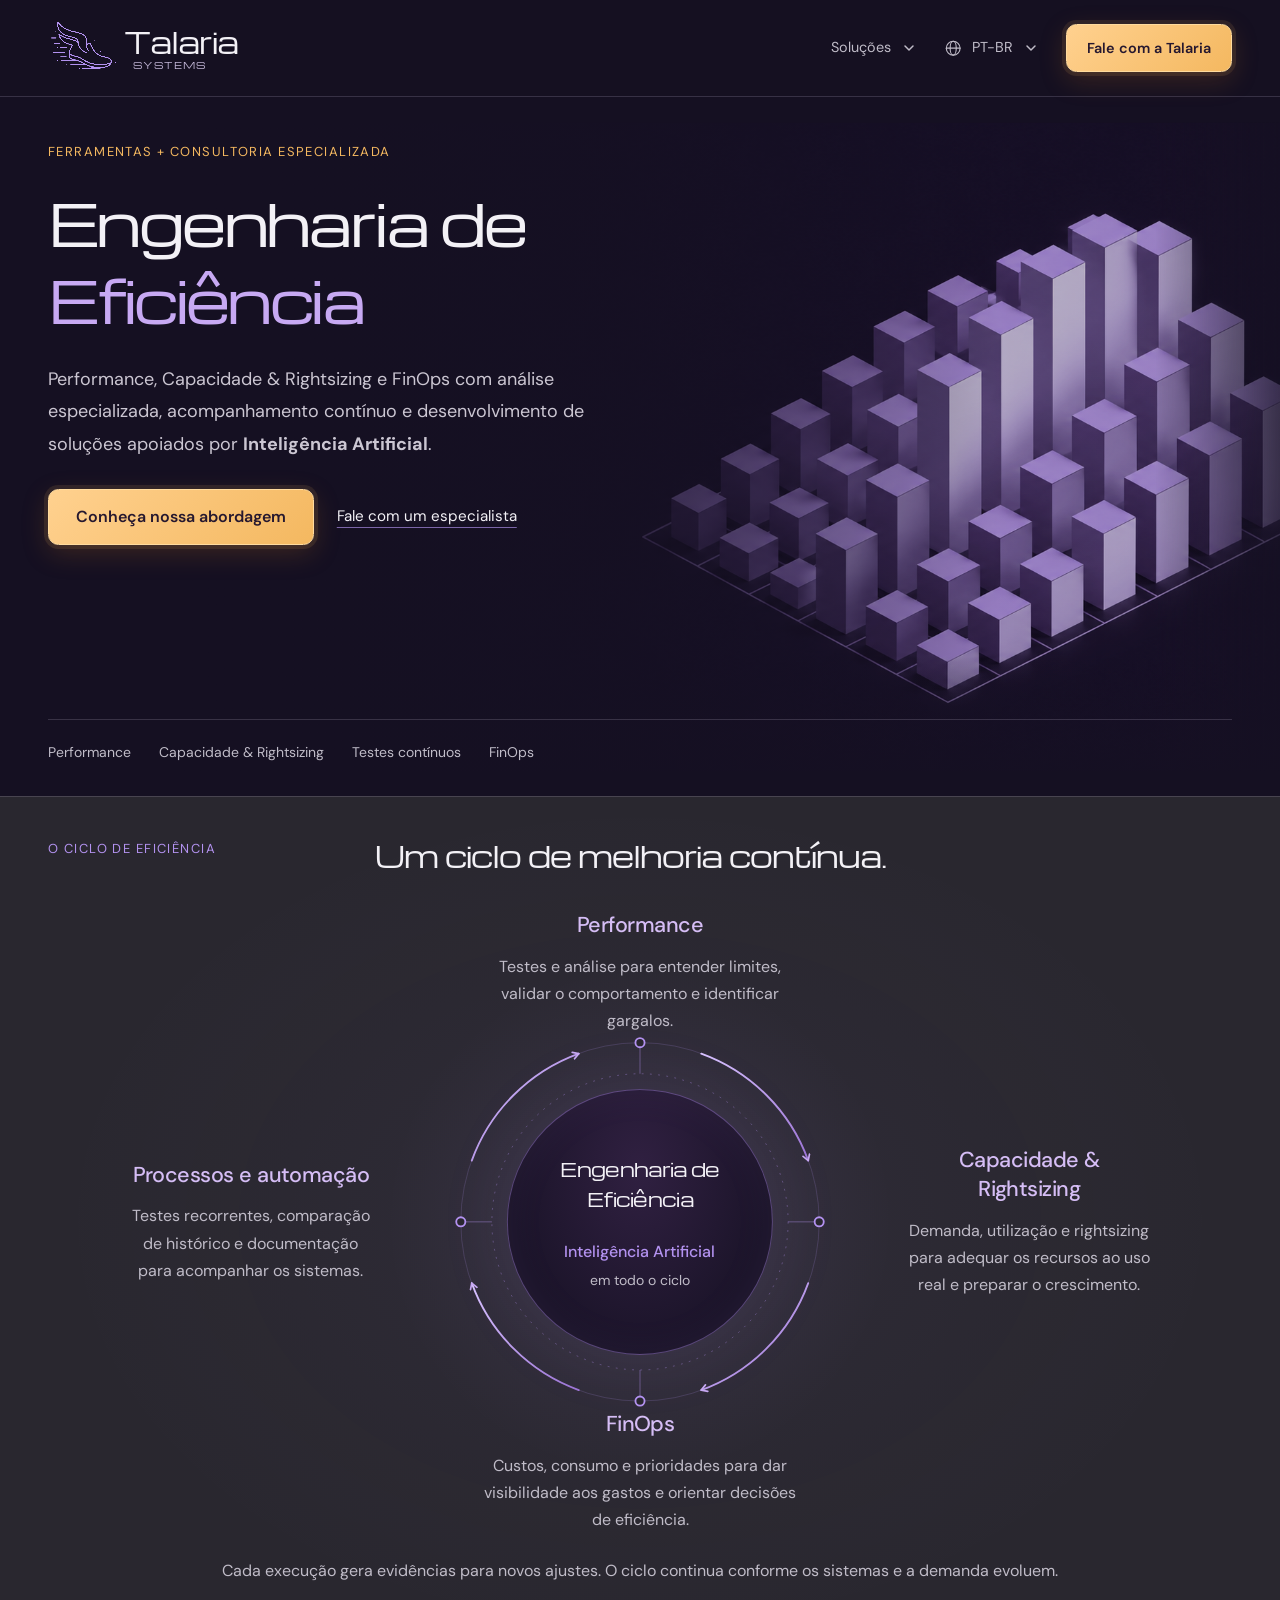
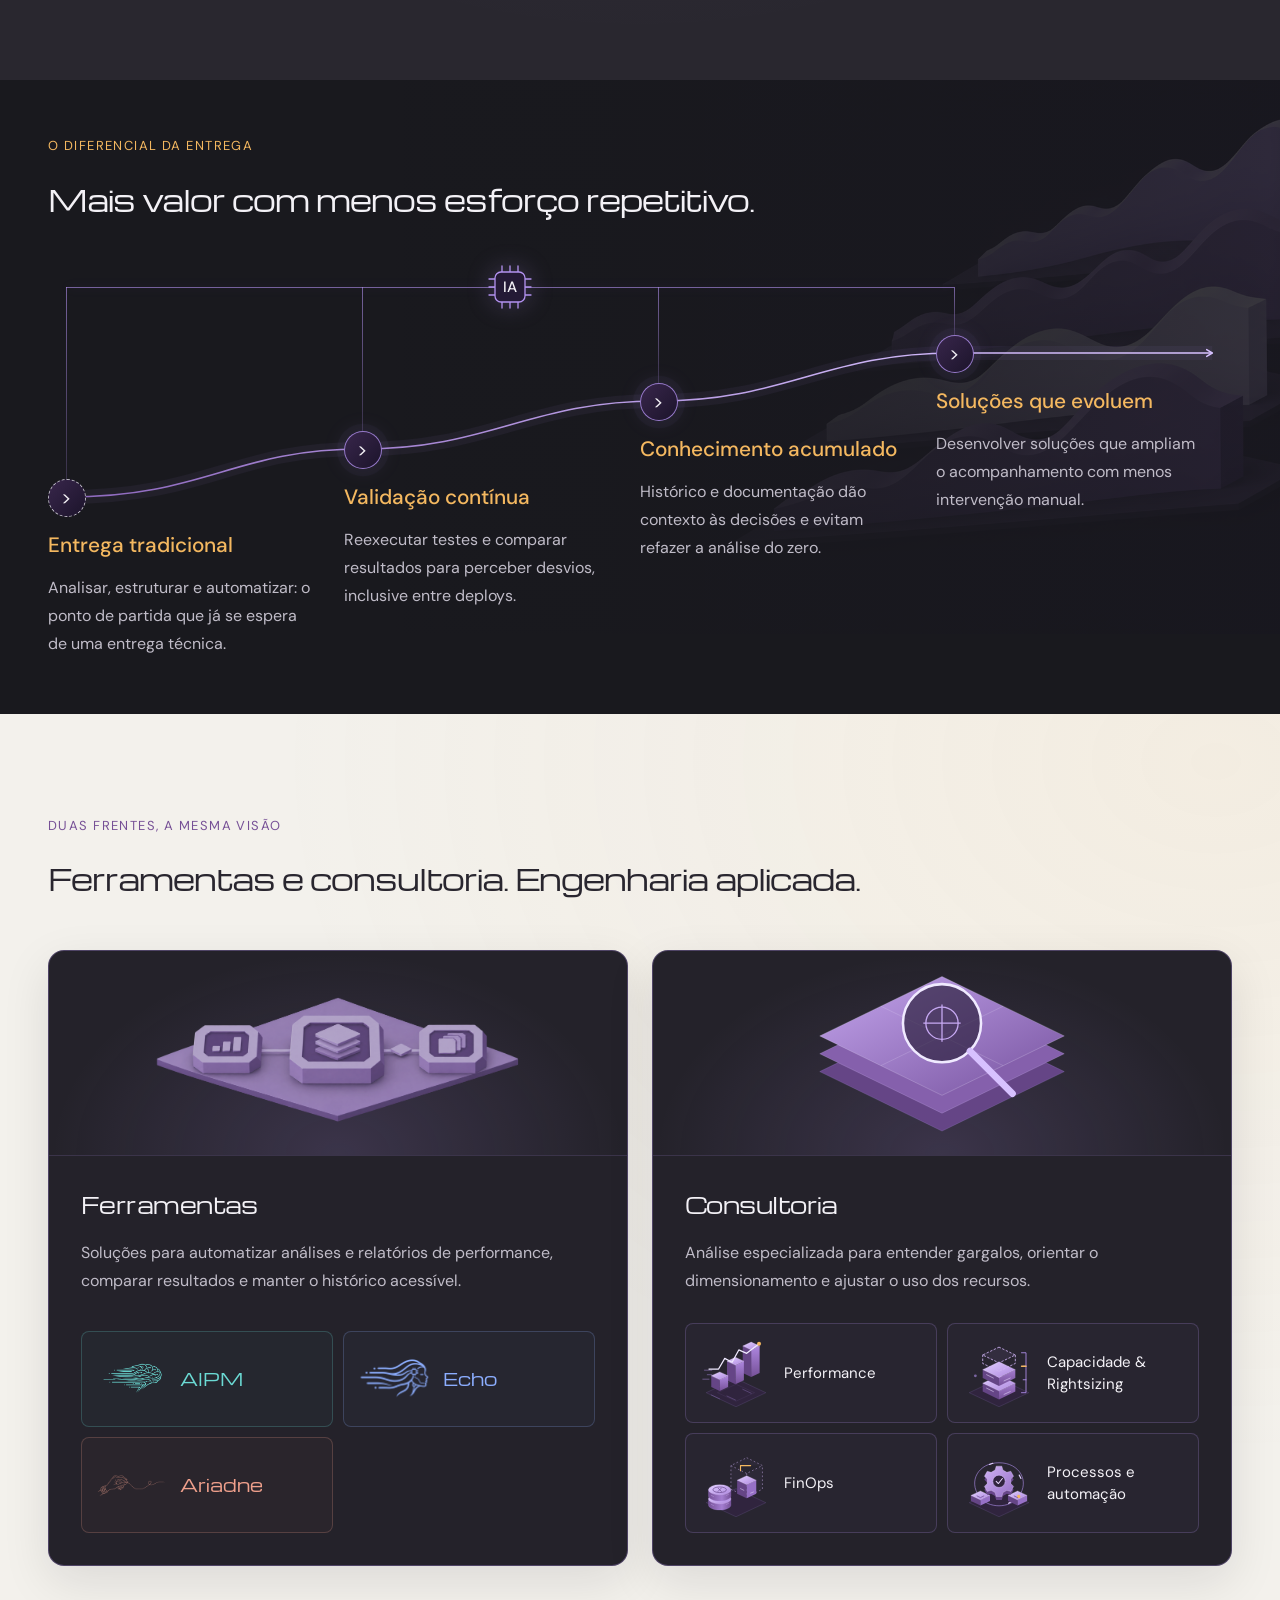
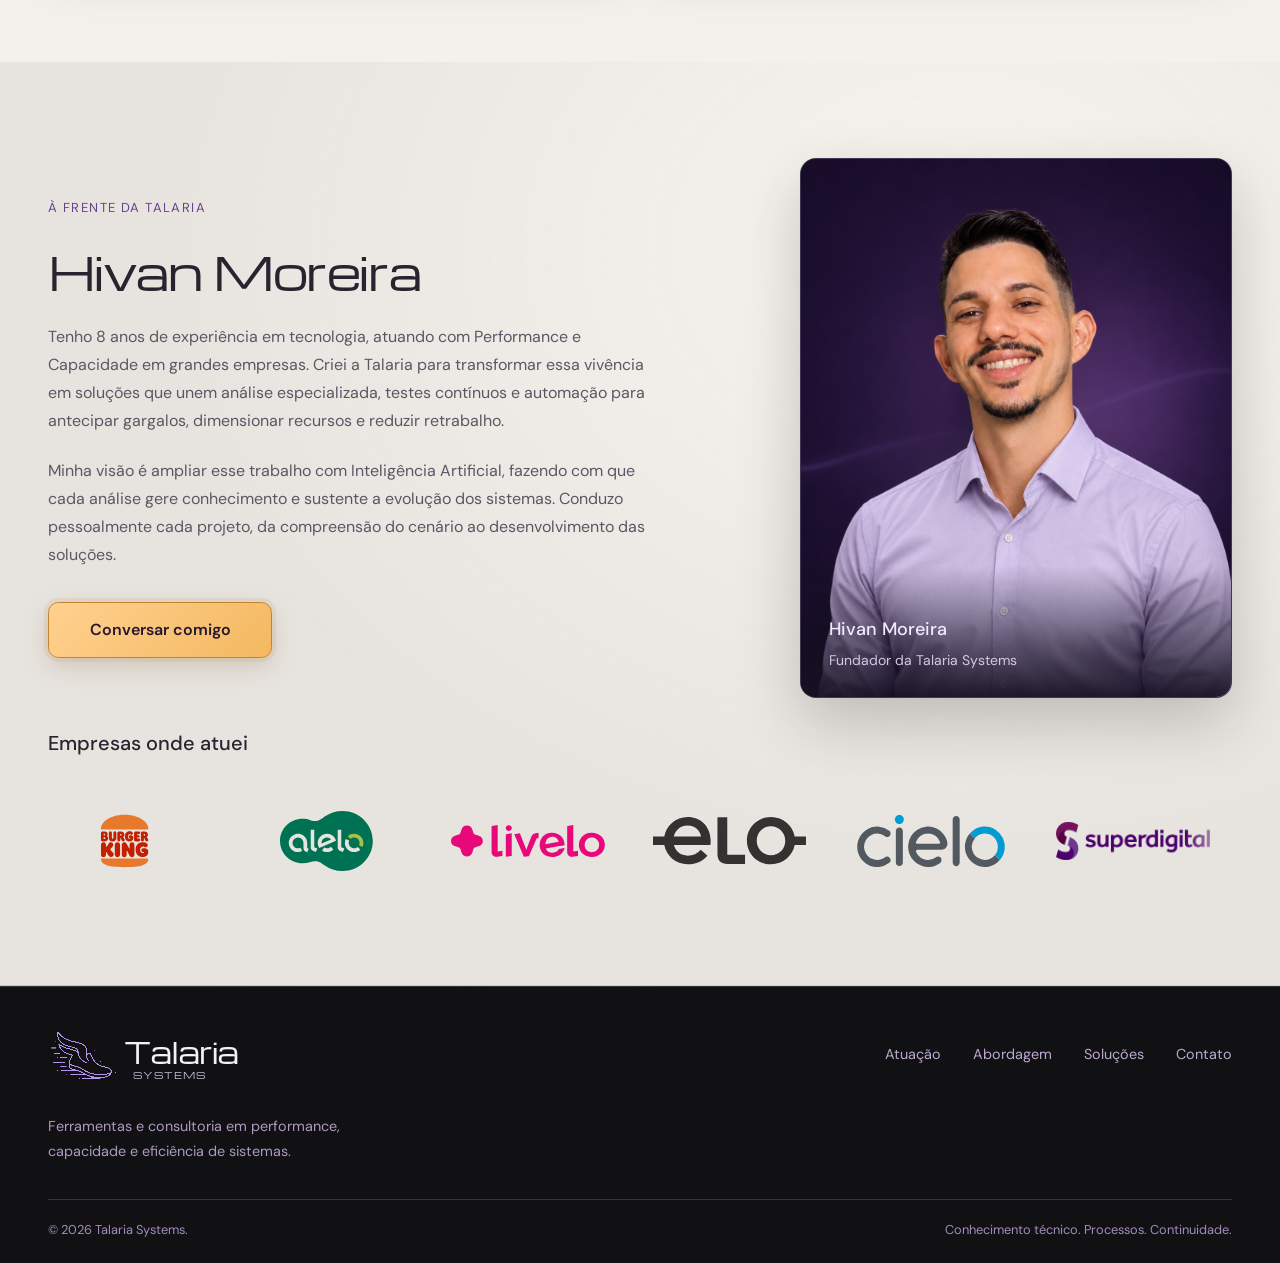
==== commit 0d97ace5: "Publica Echo e Ariadne com mapa interativo (fonte 03318ce)" ====
--- a/index.html
+++ b/index.html
@@ -31,6 +31,14 @@
               <a class="nav-product-link" href="ferramentas/aipm/index.html">
                 <span class="nav-product-name">AIPM</span>
                 <span class="nav-menu-description" data-i18n="common.nav.productDescription">Análises e relatórios de performance com IA</span>
+              </a>
+              <a class="nav-product-link" href="ferramentas/echo/index.html">
+                <span class="nav-product-name nav-product-name--echo" translate="no">Echo</span>
+                <span class="nav-menu-description" data-i18n="common.nav.echoDescription">Teste funcional com carga em paralelo</span>
+              </a>
+              <a class="nav-product-link" href="ferramentas/ariadne/index.html">
+                <span class="nav-product-name nav-product-name--ariadne" translate="no">Ariadne</span>
+                <span class="nav-menu-description" data-i18n="common.nav.ariadneDescription">Mapeamento e análise de performance com IA</span>
               </a>
             </div>
             <div class="nav-menu-group">
@@ -196,13 +204,17 @@
                 </svg>
                 <span>AIPM</span>
               </a>
-              <div class="tool-logo-link tool-logo-link--echo" translate="no">
+              <a class="tool-logo-link tool-logo-link--echo" href="ferramentas/echo/index.html" aria-label="Conhecer a Echo" data-i18n-aria-label="common.echoLink">
                 <svg viewBox="150 175 1175 700" aria-hidden="true" focusable="false">
                   <defs><filter id="echo-home-mark-color" color-interpolation-filters="sRGB"><feFlood flood-color="currentColor" result="ink"/><feComposite in="ink" in2="SourceGraphic" operator="in"/></filter></defs>
                   <image href="branding/ferramentas/echo/simbolo.png" width="1536" height="1024" filter="url(#echo-home-mark-color)"/>
                 </svg>
                 <span translate="no">Echo</span>
-              </div>
+              </a>
+              <a class="tool-logo-link tool-logo-link--ariadne" href="ferramentas/ariadne/index.html" aria-label="Conhecer a Ariadne" data-i18n-aria-label="common.ariadneLink">
+                <svg viewBox="20 250 1490 550" aria-hidden="true" focusable="false"><defs><filter id="ariadne-home-mark-color" color-interpolation-filters="sRGB"><feFlood flood-color="currentColor" result="ink"/><feComposite in="ink" in2="SourceGraphic" operator="in"/></filter></defs><image href="branding/ferramentas/ariadne/simbolo.png" width="1536" height="1024" filter="url(#ariadne-home-mark-color)"/></svg>
+                <span translate="no">Ariadne</span>
+              </a>
               </nav>
             </div>
           </article>
--- a/styles.css
+++ b/styles.css
@@ -237,6 +237,8 @@
   color:#6bdad4;
   margin-bottom:.5rem
 }
+.nav-product-name--echo {color:#8caeff}
+.nav-product-name--ariadne {color:#f0a08c}
 .nav-menu-description {
   display:block;
   max-width:15rem;
@@ -931,6 +933,8 @@
   background:#8caeff0d;
   border-color:#8caeff4d
 }
+.tool-logo-link--ariadne {color:#f0a08c;background:#f0a08c08;border-color:#f0a08c38}
+a.tool-logo-link--ariadne:hover {background:#f0a08c0d;border-color:#f0a08c4d}
 .solutions a:focus-visible {
   outline-color:var(--text)
 }
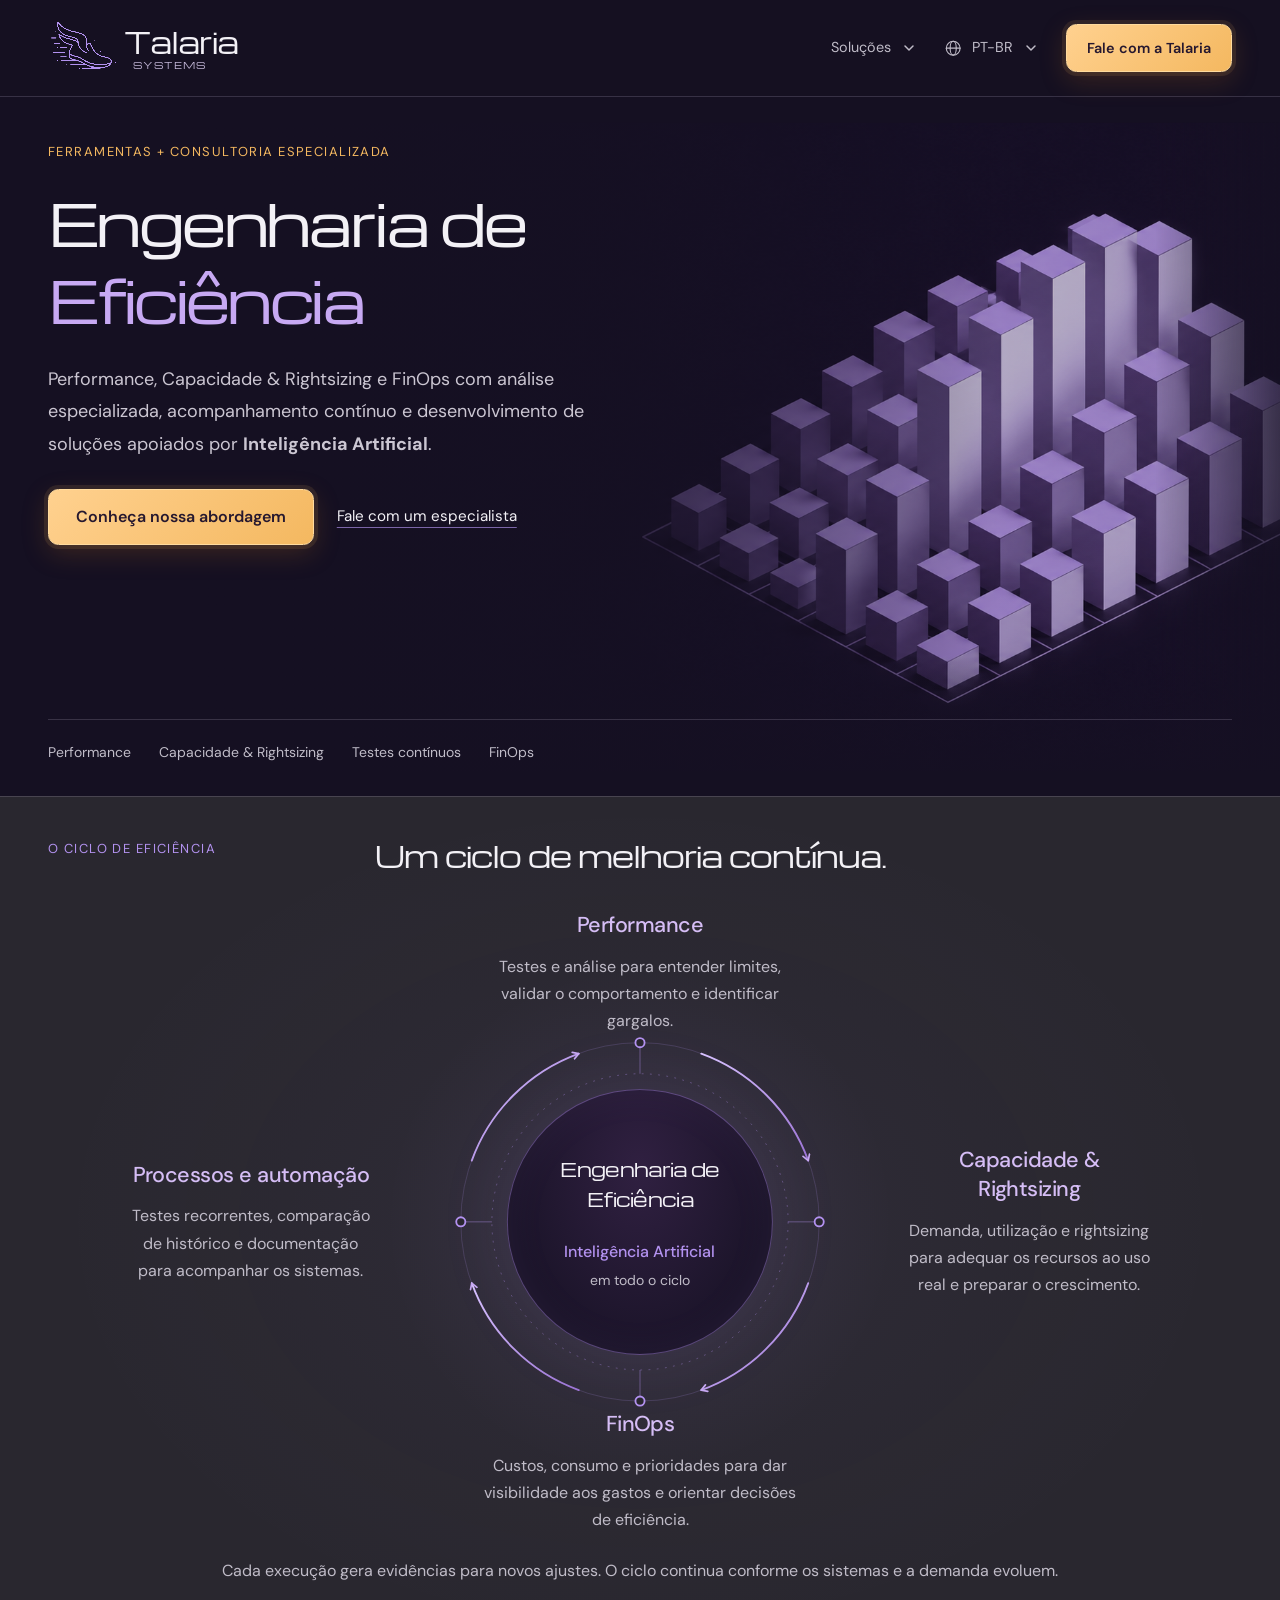
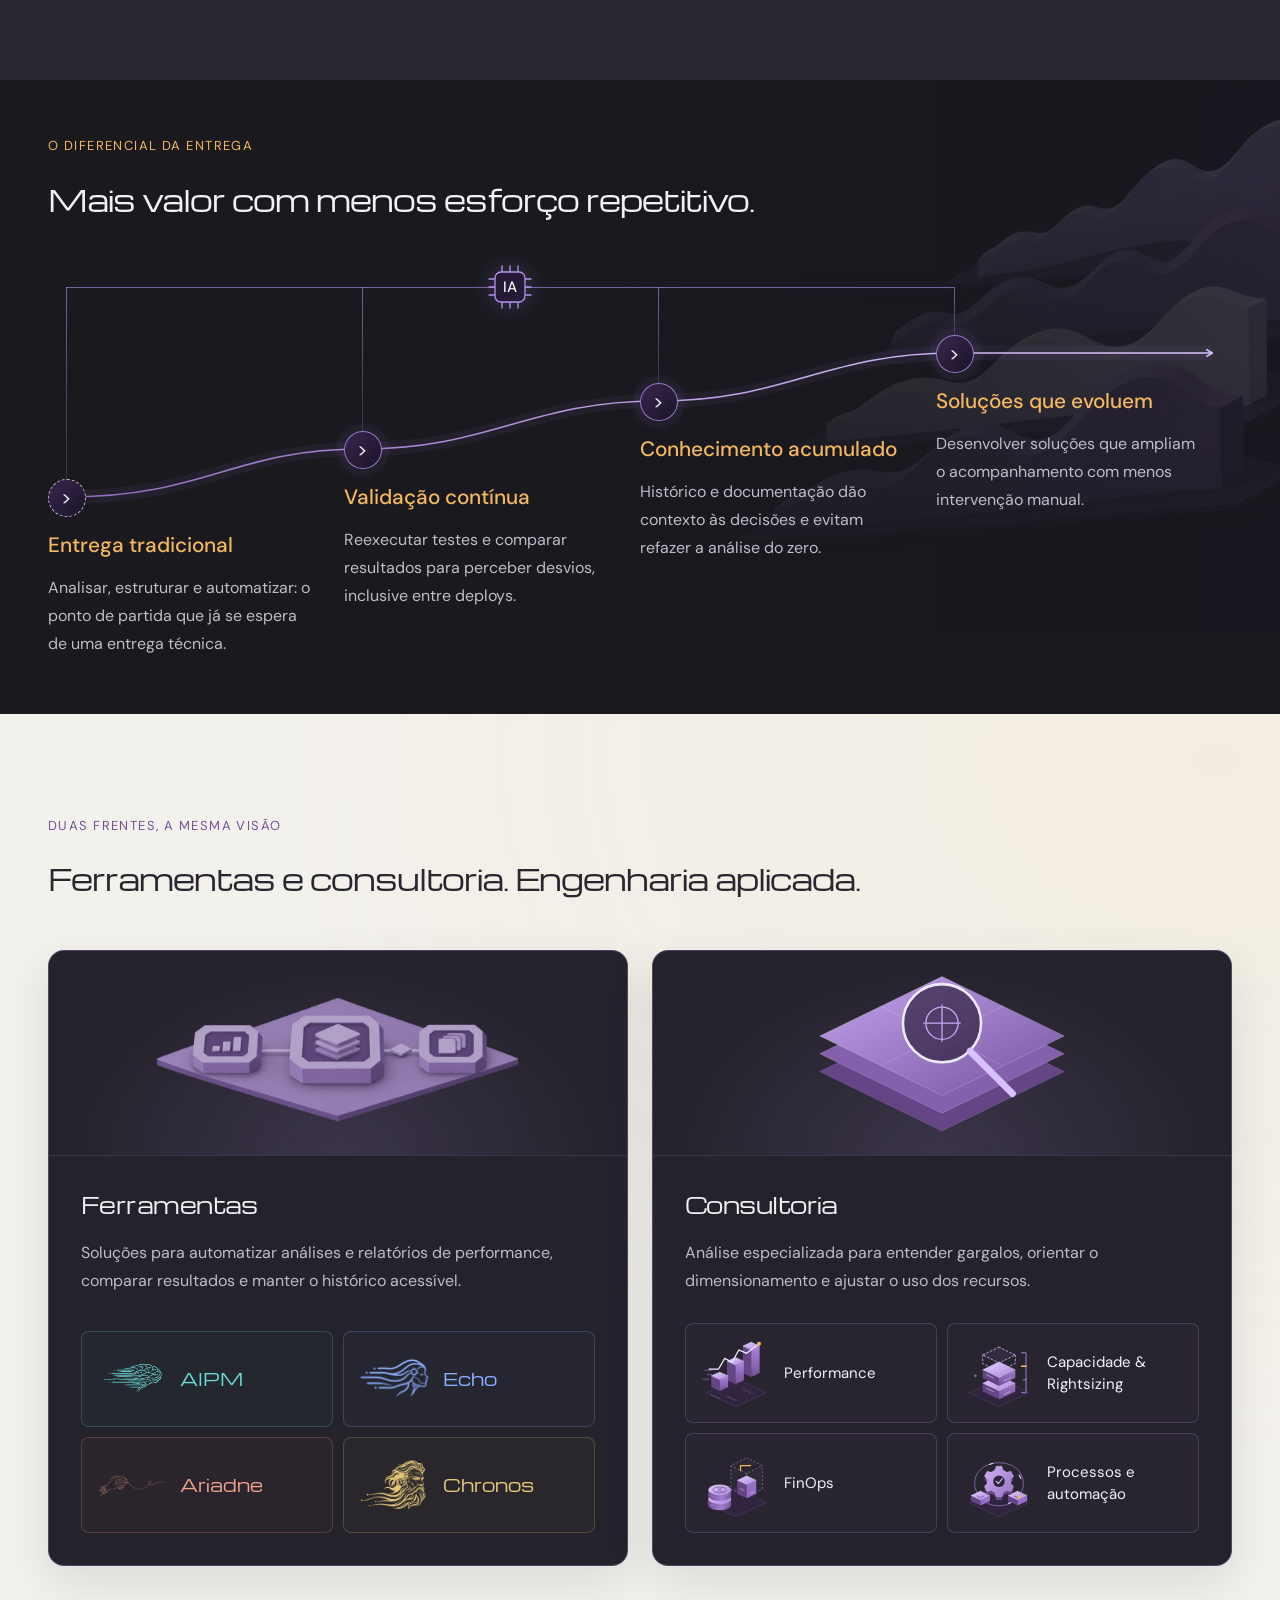
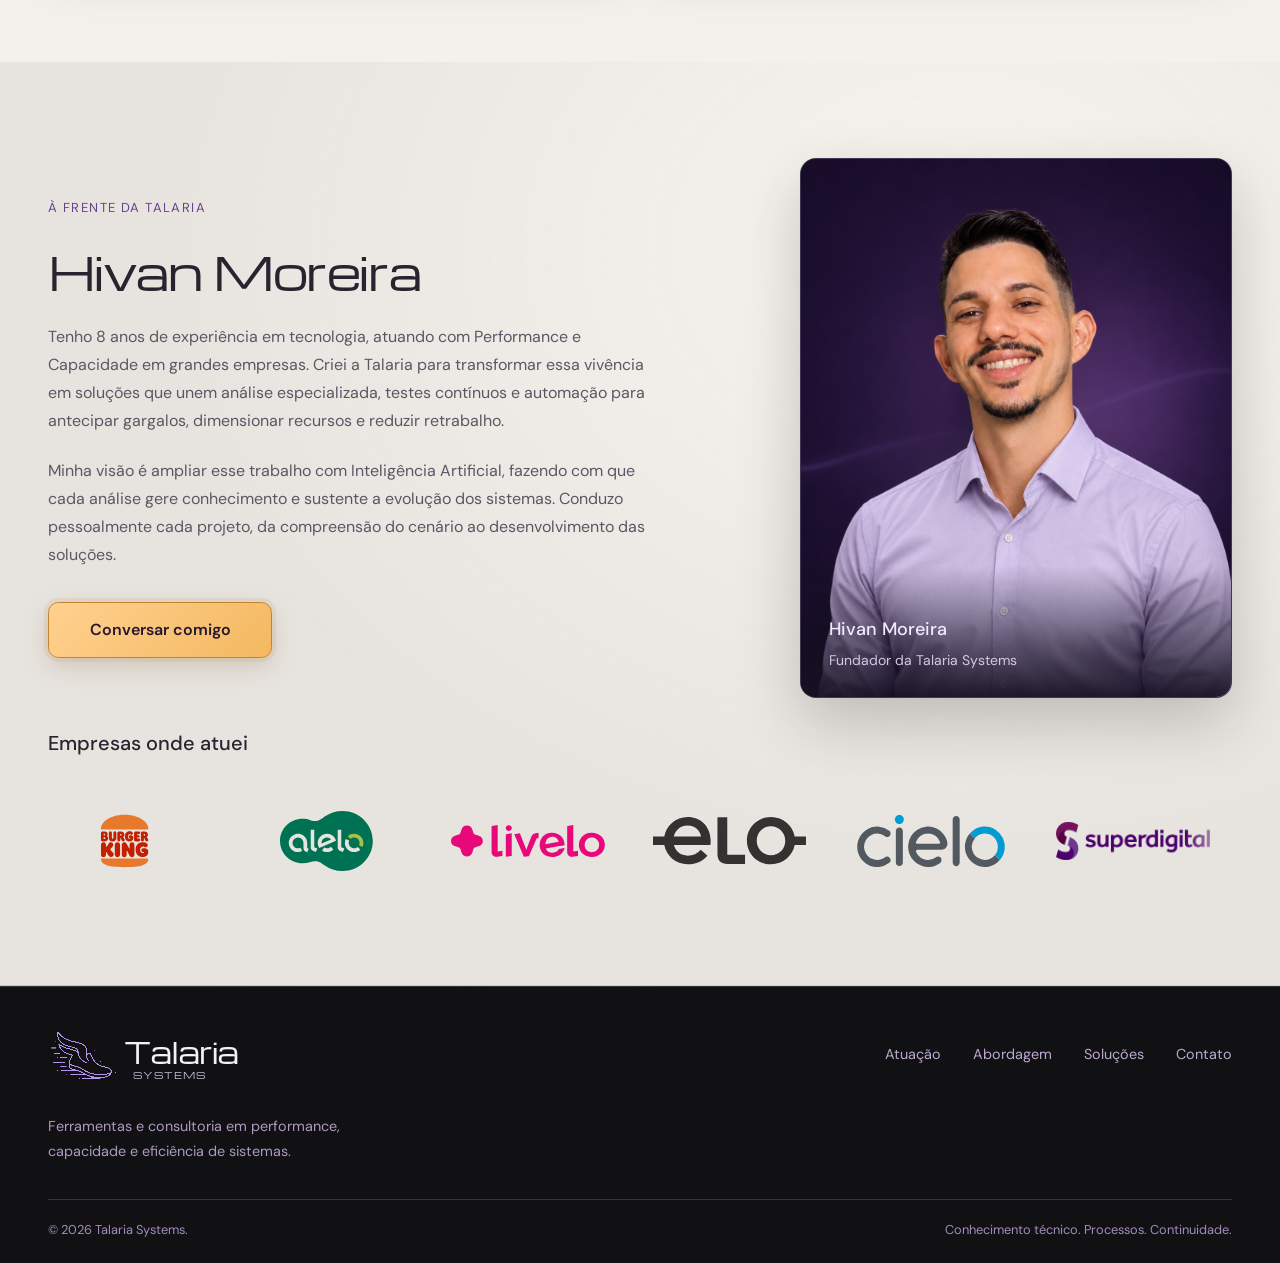
==== commit 2e158ae1: "Publica Chronos e remove rotulos de previa (fonte a02b1f6)" ====
--- a/index.html
+++ b/index.html
@@ -39,6 +39,10 @@
               <a class="nav-product-link" href="ferramentas/ariadne/index.html">
                 <span class="nav-product-name nav-product-name--ariadne" translate="no">Ariadne</span>
                 <span class="nav-menu-description" data-i18n="common.nav.ariadneDescription">Mapeamento e análise de performance com IA</span>
+              </a>
+              <a class="nav-product-link" href="ferramentas/chronos/index.html">
+                <span class="nav-product-name nav-product-name--chronos" translate="no">Chronos</span>
+                <span class="nav-menu-description" data-i18n="common.nav.chronosDescription">Testes recorrentes, baseline e relatórios</span>
               </a>
             </div>
             <div class="nav-menu-group">
@@ -215,6 +219,10 @@
                 <svg viewBox="20 250 1490 550" aria-hidden="true" focusable="false"><defs><filter id="ariadne-home-mark-color" color-interpolation-filters="sRGB"><feFlood flood-color="currentColor" result="ink"/><feComposite in="ink" in2="SourceGraphic" operator="in"/></filter></defs><image href="branding/ferramentas/ariadne/simbolo.png" width="1536" height="1024" filter="url(#ariadne-home-mark-color)"/></svg>
                 <span translate="no">Ariadne</span>
               </a>
+              <a class="tool-logo-link tool-logo-link--chronos" href="ferramentas/chronos/index.html" aria-label="Conhecer a Chronos" data-i18n-aria-label="common.chronosLink">
+                <svg viewBox="50 0 1436 1024" aria-hidden="true" focusable="false"><defs><filter id="chronos-home-mark-color" color-interpolation-filters="sRGB"><feFlood flood-color="currentColor" result="ink"/><feComposite in="ink" in2="SourceGraphic" operator="in"/></filter></defs><image href="branding/ferramentas/chronos/simbolo.png" width="1536" height="1024" filter="url(#chronos-home-mark-color)"/></svg>
+                <span translate="no">Chronos</span>
+              </a>
               </nav>
             </div>
           </article>
--- a/styles.css
+++ b/styles.css
@@ -239,6 +239,7 @@
 }
 .nav-product-name--echo {color:#8caeff}
 .nav-product-name--ariadne {color:#f0a08c}
+.nav-product-name--chronos {color:#e8c879}
 .nav-menu-description {
   display:block;
   max-width:15rem;
@@ -935,6 +936,8 @@
 }
 .tool-logo-link--ariadne {color:#f0a08c;background:#f0a08c08;border-color:#f0a08c38}
 a.tool-logo-link--ariadne:hover {background:#f0a08c0d;border-color:#f0a08c4d}
+.tool-logo-link--chronos {color:#e8c879;background:#e8c87908;border-color:#e8c87938}
+a.tool-logo-link--chronos:hover {background:#e8c8790d;border-color:#e8c8794d}
 .solutions a:focus-visible {
   outline-color:var(--text)
 }
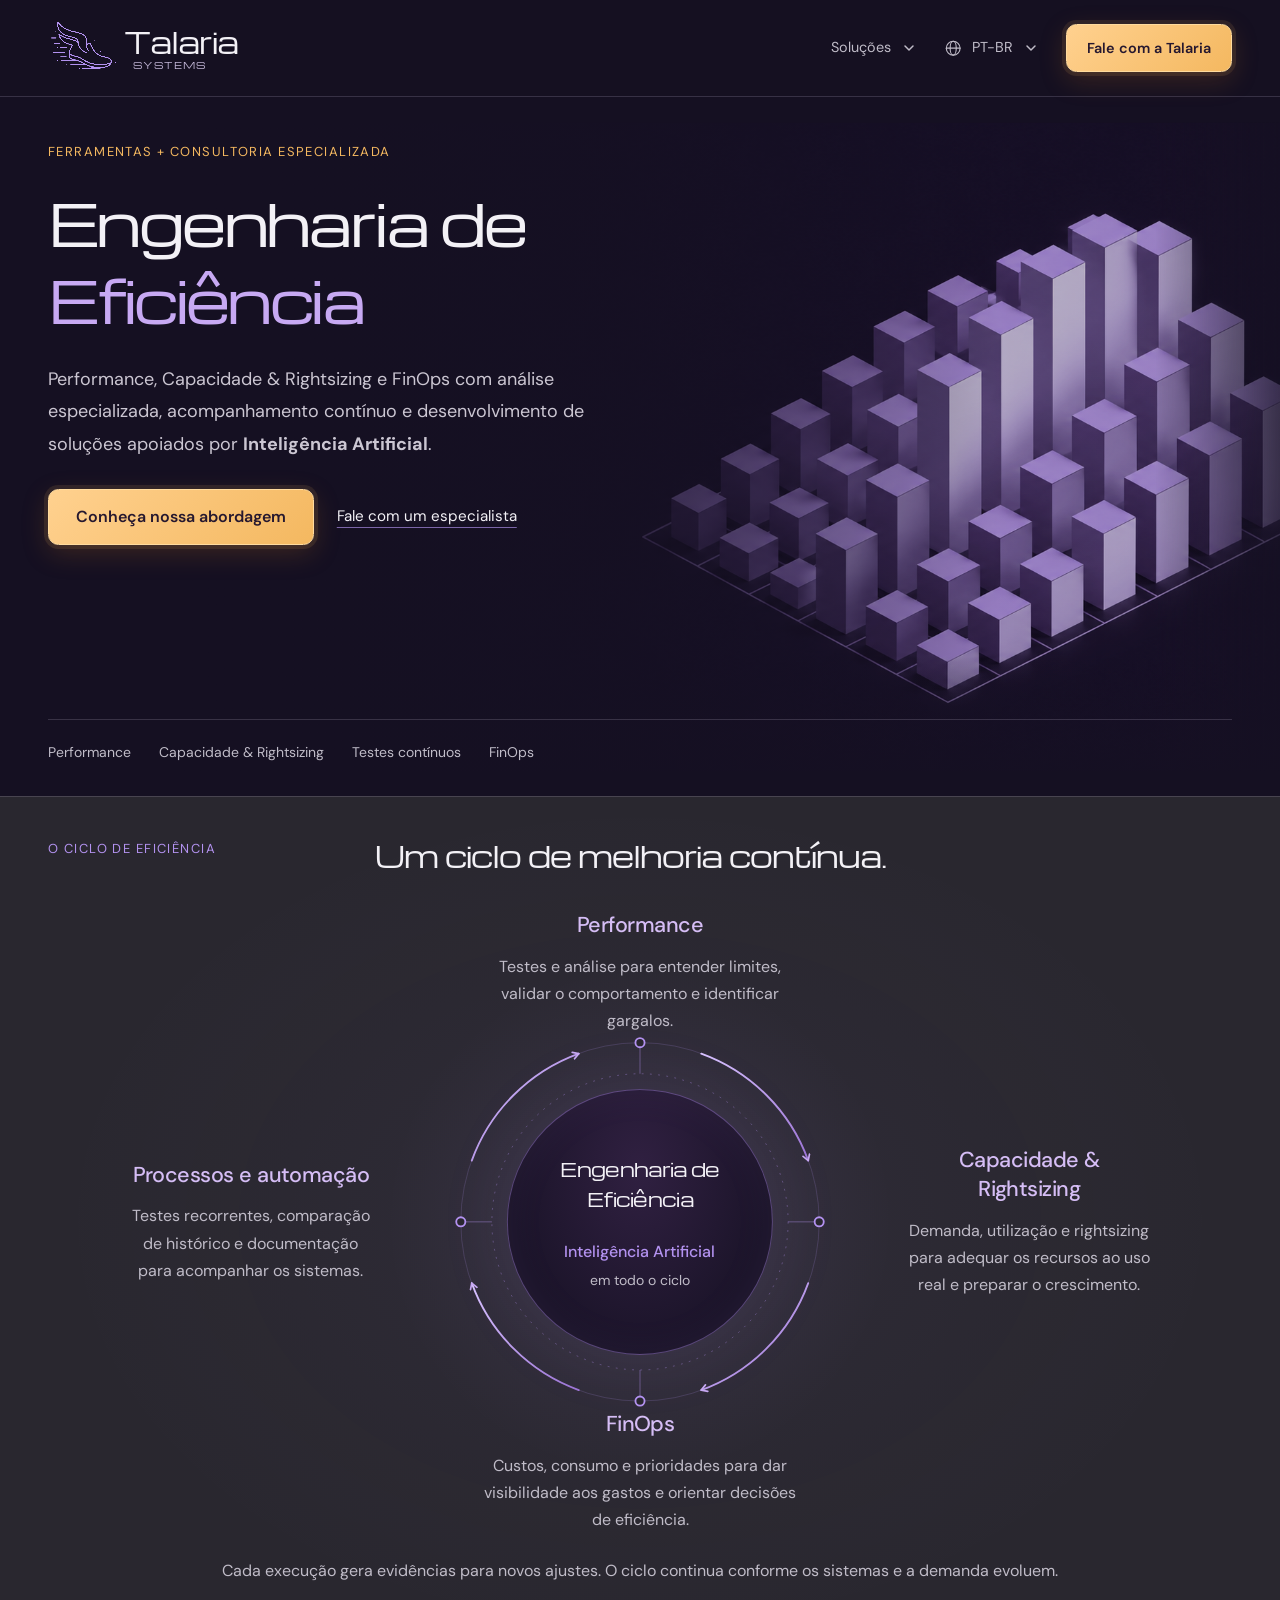
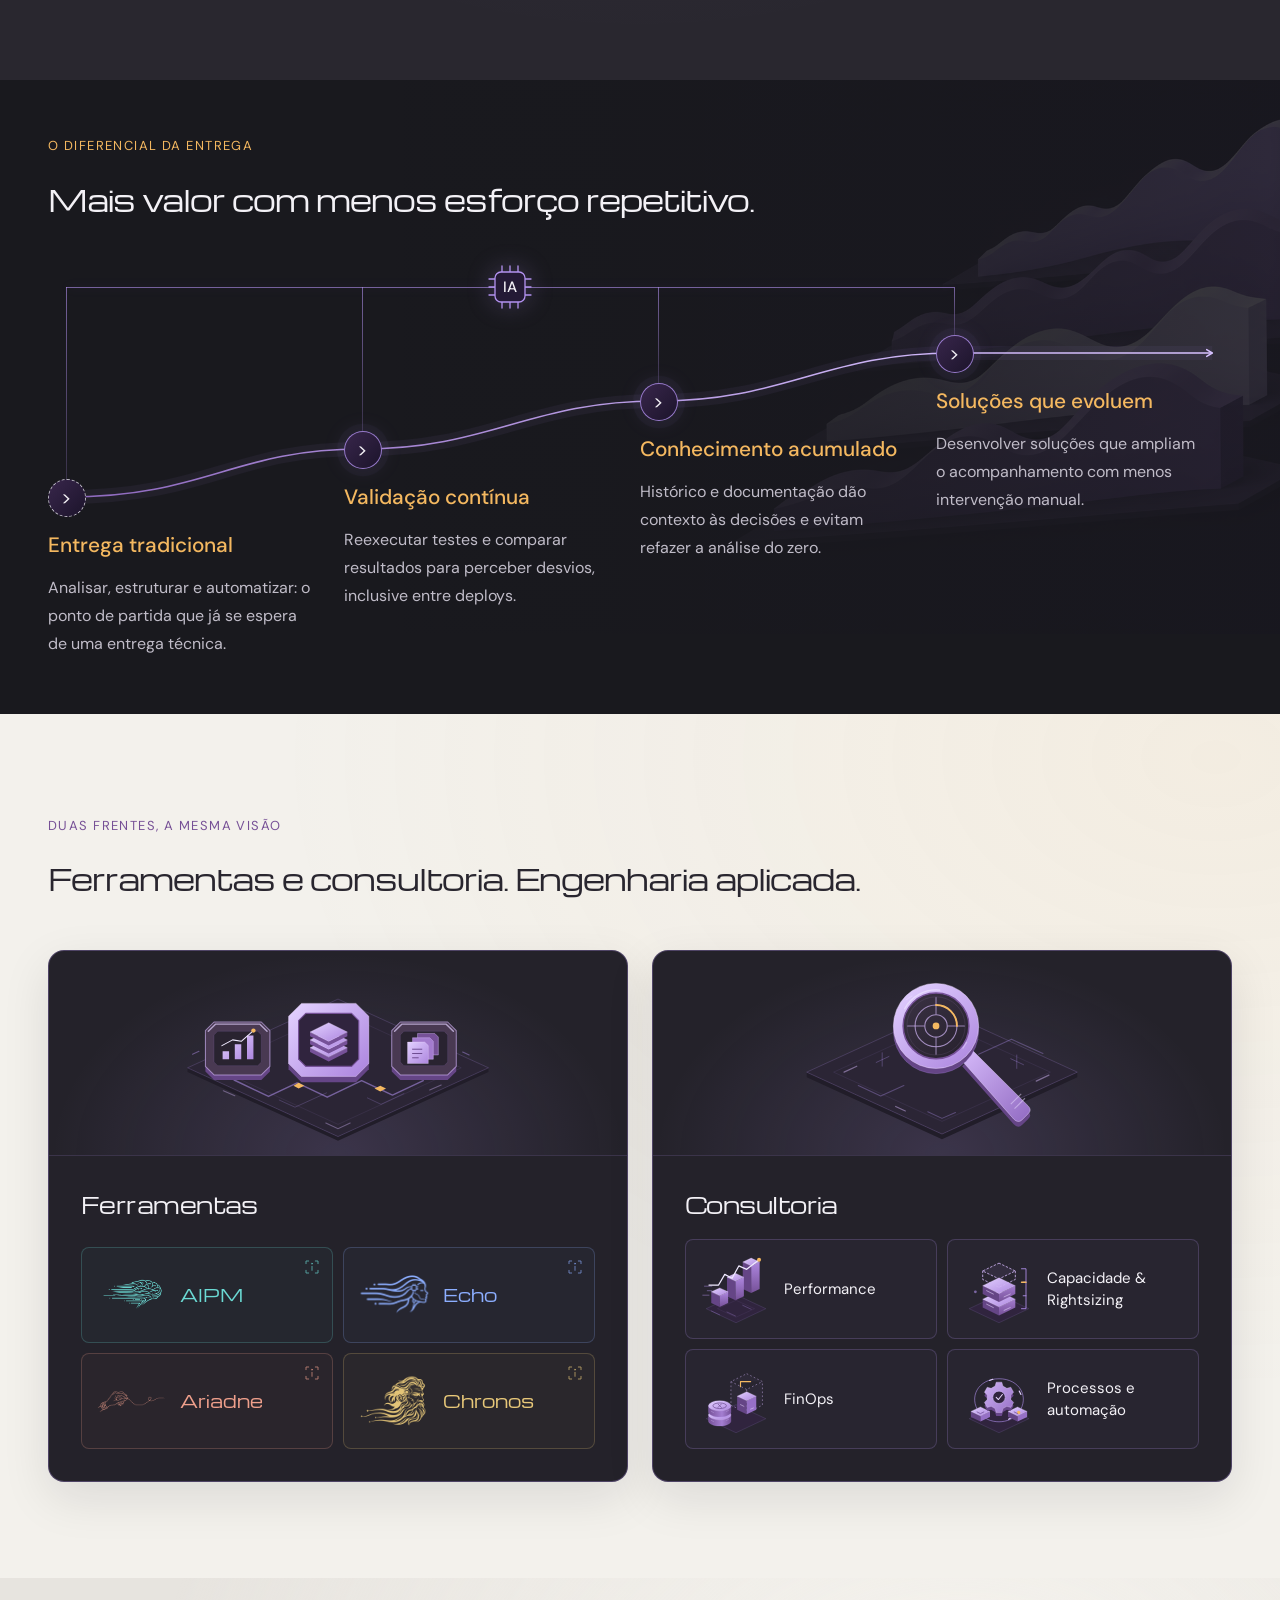
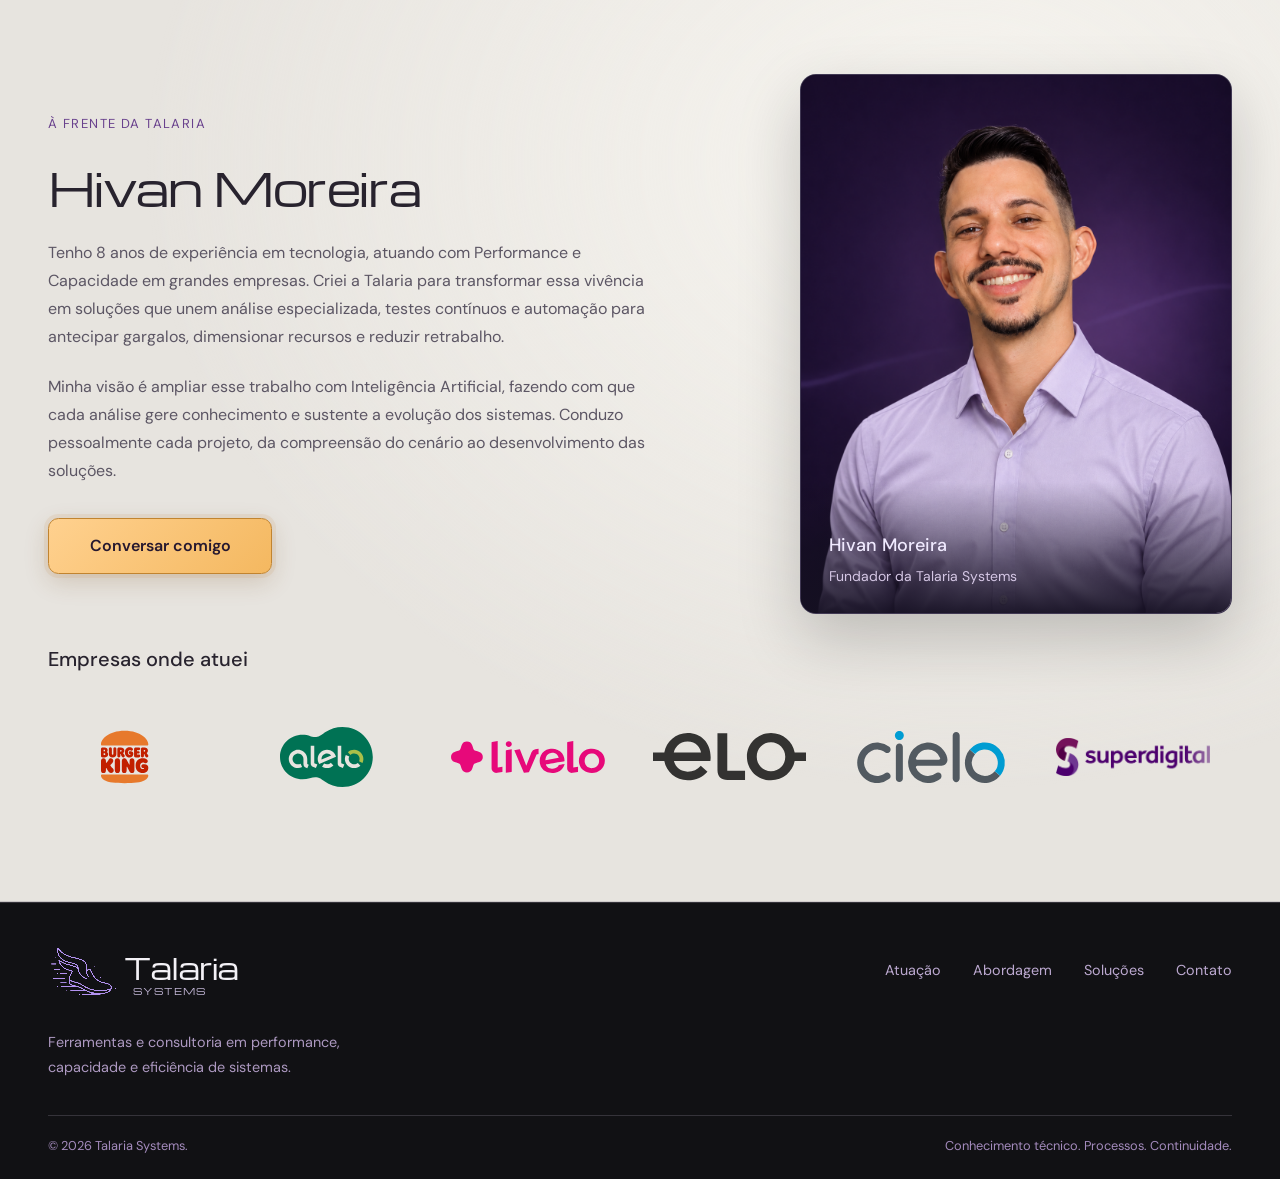
==== commit def523e4: "Publica artes, tooltips e nitidez da Ariadne (fonte b0bd445)" ====
--- a/index.html
+++ b/index.html
@@ -13,6 +13,7 @@
   <link href="https://fonts.googleapis.com/css2?family=DM+Sans:wght@400;500;600&family=Michroma&display=swap" rel="stylesheet">
   <link rel="stylesheet" href="styles.css">
   <script src="script.js" defer></script>
+  <script src="tool-tooltips.js" defer></script>
   <script src="locales/catalog.js" defer></script>
   <script src="i18n.js" defer></script>
 </head>
@@ -195,54 +196,54 @@
         <div class="solutions-grid">
           <article class="solution" aria-labelledby="tools-title">
             <div class="solution-visual solution-visual--tools" aria-hidden="true">
-              <img src="branding/exploracoes-ferramentas/ferramentas-v1-plataforma-modular-transparente-v2.png" alt="" width="1984" height="793" loading="lazy" decoding="async">
+              <img src="branding/assets/ferramentas-plataforma-v2.svg" alt="" width="480" height="250" loading="lazy" decoding="async">
             </div>
             <div class="solution-copy">
               <h3 id="tools-title" data-i18n="common.nav.tools">Ferramentas</h3>
-              <p data-i18n="home.solutions.tools">Soluções para automatizar análises e relatórios de performance, comparar resultados e manter o histórico acessível.</p>
               <nav class="tool-logos" aria-label="Ferramentas" data-i18n-aria-label="common.nav.tools">
-              <a class="tool-logo-link" href="ferramentas/aipm/index.html" aria-label="Conhecer a AIPM" data-i18n-aria-label="common.aipmLink">
+              <div class="tool-card tool-card--aipm" data-tool-card>
+              <a class="tool-logo-link" href="ferramentas/aipm/index.html" aria-label="Conhecer a AIPM" data-i18n-aria-label="common.aipmLink" aria-describedby="tool-summary-aipm">
                 <svg viewBox="250 200 1050 600" aria-hidden="true" focusable="false">
                   <defs><filter id="aipm-home-mark-color" color-interpolation-filters="sRGB"><feFlood flood-color="currentColor" result="ink"/><feComposite in="ink" in2="SourceGraphic" operator="in"/></filter></defs>
                   <image href="branding/ferramentas/aipm/marca-original.png" width="1536" height="1024" filter="url(#aipm-home-mark-color)"/>
                 </svg>
                 <span>AIPM</span>
               </a>
-              <a class="tool-logo-link tool-logo-link--echo" href="ferramentas/echo/index.html" aria-label="Conhecer a Echo" data-i18n-aria-label="common.echoLink">
+              <button class="tool-summary-button" type="button" data-tool-summary aria-label="Resumo da AIPM" data-i18n-aria-label="home.tools.aipm.summaryLabel" aria-controls="tool-summary-aipm" aria-describedby="tool-summary-aipm" aria-expanded="false" hidden><svg viewBox="0 0 24 24" aria-hidden="true" focusable="false"><path d="M7 3H3v4m14-4h4v4M3 17v4h4m14-4v4h-4M12 11v6"/><circle cx="12" cy="7" r=".8"/></svg></button>
+              </div>
+              <div class="tool-card tool-card--echo" data-tool-card>
+              <a class="tool-logo-link tool-logo-link--echo" href="ferramentas/echo/index.html" aria-label="Conhecer a Echo" data-i18n-aria-label="common.echoLink" aria-describedby="tool-summary-echo">
                 <svg viewBox="150 175 1175 700" aria-hidden="true" focusable="false">
                   <defs><filter id="echo-home-mark-color" color-interpolation-filters="sRGB"><feFlood flood-color="currentColor" result="ink"/><feComposite in="ink" in2="SourceGraphic" operator="in"/></filter></defs>
                   <image href="branding/ferramentas/echo/simbolo.png" width="1536" height="1024" filter="url(#echo-home-mark-color)"/>
                 </svg>
                 <span translate="no">Echo</span>
               </a>
-              <a class="tool-logo-link tool-logo-link--ariadne" href="ferramentas/ariadne/index.html" aria-label="Conhecer a Ariadne" data-i18n-aria-label="common.ariadneLink">
-                <svg viewBox="20 250 1490 550" aria-hidden="true" focusable="false"><defs><filter id="ariadne-home-mark-color" color-interpolation-filters="sRGB"><feFlood flood-color="currentColor" result="ink"/><feComposite in="ink" in2="SourceGraphic" operator="in"/></filter></defs><image href="branding/ferramentas/ariadne/simbolo.png" width="1536" height="1024" filter="url(#ariadne-home-mark-color)"/></svg>
+              <button class="tool-summary-button" type="button" data-tool-summary aria-label="Resumo da Echo" data-i18n-aria-label="home.tools.echo.summaryLabel" aria-controls="tool-summary-echo" aria-describedby="tool-summary-echo" aria-expanded="false" hidden><svg viewBox="0 0 24 24" aria-hidden="true" focusable="false"><path d="M7 3H3v4m14-4h4v4M3 17v4h4m14-4v4h-4M12 11v6"/><circle cx="12" cy="7" r=".8"/></svg></button>
+              </div>
+              <div class="tool-card tool-card--ariadne" data-tool-card>
+              <a class="tool-logo-link tool-logo-link--ariadne" href="ferramentas/ariadne/index.html" aria-label="Conhecer a Ariadne" data-i18n-aria-label="common.ariadneLink" aria-describedby="tool-summary-ariadne">
+                <svg viewBox="20 250 1490 550" aria-hidden="true" focusable="false"><defs><filter id="ariadne-home-mark-color" color-interpolation-filters="sRGB"><feMorphology in="SourceAlpha" operator="dilate" radius="2" result="mark"/><feComponentTransfer in="mark" result="mark-contrast"><feFuncA type="linear" slope="1.35"/></feComponentTransfer><feFlood flood-color="currentColor" result="ink"/><feComposite in="ink" in2="mark-contrast" operator="in"/></filter></defs><image href="branding/ferramentas/ariadne/simbolo.png" width="1536" height="1024" filter="url(#ariadne-home-mark-color)"/></svg>
                 <span translate="no">Ariadne</span>
               </a>
-              <a class="tool-logo-link tool-logo-link--chronos" href="ferramentas/chronos/index.html" aria-label="Conhecer a Chronos" data-i18n-aria-label="common.chronosLink">
+              <button class="tool-summary-button" type="button" data-tool-summary aria-label="Resumo da Ariadne" data-i18n-aria-label="home.tools.ariadne.summaryLabel" aria-controls="tool-summary-ariadne" aria-describedby="tool-summary-ariadne" aria-expanded="false" hidden><svg viewBox="0 0 24 24" aria-hidden="true" focusable="false"><path d="M7 3H3v4m14-4h4v4M3 17v4h4m14-4v4h-4M12 11v6"/><circle cx="12" cy="7" r=".8"/></svg></button>
+              </div>
+              <div class="tool-card tool-card--chronos" data-tool-card>
+              <a class="tool-logo-link tool-logo-link--chronos" href="ferramentas/chronos/index.html" aria-label="Conhecer a Chronos" data-i18n-aria-label="common.chronosLink" aria-describedby="tool-summary-chronos">
                 <svg viewBox="50 0 1436 1024" aria-hidden="true" focusable="false"><defs><filter id="chronos-home-mark-color" color-interpolation-filters="sRGB"><feFlood flood-color="currentColor" result="ink"/><feComposite in="ink" in2="SourceGraphic" operator="in"/></filter></defs><image href="branding/ferramentas/chronos/simbolo.png" width="1536" height="1024" filter="url(#chronos-home-mark-color)"/></svg>
                 <span translate="no">Chronos</span>
               </a>
+              <button class="tool-summary-button" type="button" data-tool-summary aria-label="Resumo da Chronos" data-i18n-aria-label="home.tools.chronos.summaryLabel" aria-controls="tool-summary-chronos" aria-describedby="tool-summary-chronos" aria-expanded="false" hidden><svg viewBox="0 0 24 24" aria-hidden="true" focusable="false"><path d="M7 3H3v4m14-4h4v4M3 17v4h4m14-4v4h-4M12 11v6"/><circle cx="12" cy="7" r=".8"/></svg></button>
+              </div>
               </nav>
             </div>
           </article>
           <article class="solution" aria-labelledby="consulting-title">
-            <div class="solution-visual" aria-hidden="true">
-              <svg viewBox="0 0 600 240" focusable="false">
-                <defs><linearGradient id="consulting-surface" x1="0" y1="0" x2="1" y2="1"><stop stop-color="#c4a5ed"></stop><stop offset="1" stop-color="#76529e"></stop></linearGradient></defs>
-                <path d="M300 72 444 142 300 212 156 142Z" fill="#654586" stroke="#b392f0" stroke-opacity=".25"></path>
-                <path d="M300 51 444 121 300 191 156 121Z" fill="#8560ac" stroke="#d7c1ff" stroke-opacity=".25"></path>
-                <path d="M300 30 444 100 300 170 156 100Z" fill="url(#consulting-surface)" stroke="#f0eaff" stroke-opacity=".25"></path>
-                <path d="M228 65 372 135M372 65 228 135" fill="none" stroke="#f0eaff" stroke-opacity=".2"></path>
-                <circle cx="300" cy="85" r="46" fill="#241a35" fill-opacity=".65" stroke="#f0eaff" stroke-width="3"></circle>
-                <circle cx="300" cy="85" r="19" fill="none" stroke="#c7a9f3" stroke-width="1.5"></circle>
-                <path d="M278 85H322M300 63V107" fill="none" stroke="#c7a9f3" stroke-width="1.5"></path>
-                <path d="M333 118 383 168" fill="none" stroke="#d7c1ff" stroke-width="8" stroke-linecap="round"></path>
-              </svg>
+            <div class="solution-visual solution-visual--consulting" aria-hidden="true">
+              <img src="branding/assets/consultoria-lupa-alvo-v1.svg" alt="" width="420" height="240" loading="lazy" decoding="async">
             </div>
             <div class="solution-copy">
               <h3 id="consulting-title" data-i18n="home.solutions.consultingTitle">Consultoria</h3>
-              <p data-i18n="home.solutions.consulting">Análise especializada para entender gargalos, orientar o dimensionamento e ajustar o uso dos recursos.</p>
               <nav class="consulting-services" aria-label="Serviços" data-i18n-aria-label="common.nav.services">
                 <a href="servicos/performance/index.html"><img src="branding/icons/services/performance.svg" alt="" width="128" height="128" loading="lazy" decoding="async"><span data-i18n="common.performance">Performance</span></a>
                 <a href="servicos/capacidade/index.html"><img src="branding/icons/services/capacidade.svg" alt="" width="128" height="128" loading="lazy" decoding="async"><span data-i18n="common.capacity">Capacidade &amp; Rightsizing</span></a>
@@ -254,6 +255,57 @@
         </div>
       </div>
     </section>
+    <div class="tool-tooltip tool-tooltip--aipm" id="tool-summary-aipm" role="tooltip" hidden>
+      <strong class="tool-tooltip-title" translate="no">AIPM</strong>
+      <p data-i18n="home.tools.aipm.summary">A AIPM centraliza métricas, análises e histórico por projeto para transformar os resultados dos testes em relatórios de performance com IA. A equipe revisa as conclusões e usa as evidências para orientar as próximas decisões.</p>
+      <p class="tool-tooltip-label" data-i18n="home.tools.features">Funcionalidades</p>
+      <ul class="tool-tooltip-features">
+        <li data-i18n="aipm.analysis.point1">Análises de performance geradas automaticamente por IA.</li>
+        <li data-i18n="aipm.analysis.point2">Relatórios automáticos a partir dos resultados.</li>
+        <li data-i18n="aipm.analysis.point3">Dashboards para explorar métricas e apoiar a investigação.</li>
+        <li data-i18n="home.tools.aipm.planning">Planejamento de cenários, perfil de carga e critérios de sucesso.</li>
+        <li data-i18n="aipm.projects.point1">Agendamento e acompanhamento das execuções.</li>
+        <li data-i18n="aipm.projects.point3">Histórico centralizado para consultar evidências.</li>
+        <li data-i18n="home.tools.aipm.scripts">Geração de scripts com IA (em desenvolvimento).</li>
+      </ul>
+    </div>
+    <div class="tool-tooltip tool-tooltip--echo" id="tool-summary-echo" role="tooltip" hidden>
+      <strong class="tool-tooltip-title" translate="no">Echo</strong>
+      <p data-i18n="home.tools.echo.summary">A Echo aproxima a avaliação de performance da rotina de QA. Enquanto o teste funcional é conduzido na sessão principal, as ações são replicadas em sessões paralelas com dados distintos, gerando carga e um relatório ao final.</p>
+      <p class="tool-tooltip-label" data-i18n="home.tools.features">Funcionalidades</p>
+      <ul class="tool-tooltip-features">
+        <li data-i18n="home.tools.echo.realtime">Replicação das ações do QA em tempo real.</li>
+        <li data-i18n="home.tools.echo.sessions">Quantidade de sessões e dados distintos por sessão.</li>
+        <li data-i18n="home.tools.echo.load">Geração de carga durante o teste funcional.</li>
+        <li data-i18n="echo.report.point1">Tempos de resposta: média, p90 e p95.</li>
+        <li data-i18n="echo.report.point2">Carregamento do frontend e marcos como DOM carregado.</li>
+        <li data-i18n="home.tools.echo.report">Relatório com visão agregada, erros e detalhe por sessão.</li>
+      </ul>
+    </div>
+    <div class="tool-tooltip tool-tooltip--ariadne" id="tool-summary-ariadne" role="tooltip" hidden>
+      <strong class="tool-tooltip-title" translate="no">Ariadne</strong>
+      <p data-i18n="home.tools.ariadne.summary">A Ariadne explora os fluxos de um site a partir de uma URL, com instruções do usuário ou descoberta por IA. As métricas coletadas com sitespeed.io e a análise por IA são reunidas em um mapa interativo das páginas e chamadas observadas.</p>
+      <p class="tool-tooltip-label" data-i18n="home.tools.features">Funcionalidades</p>
+      <ul class="tool-tooltip-features">
+        <li data-i18n="home.tools.ariadne.discovery">Exploração de fluxos por instruções ou descoberta por IA.</li>
+        <li data-i18n="home.tools.ariadne.metrics">Coleta de métricas com sitespeed.io.</li>
+        <li data-i18n="home.tools.ariadne.analysis">Análise de performance de páginas e chamadas por IA.</li>
+        <li data-i18n="home.tools.ariadne.map">Mapa interativo das conexões observadas.</li>
+        <li data-i18n="home.tools.ariadne.inspection">Métricas por ponto do mapa para orientar a investigação.</li>
+      </ul>
+    </div>
+    <div class="tool-tooltip tool-tooltip--chronos" id="tool-summary-chronos" role="tooltip" hidden>
+      <strong class="tool-tooltip-title" translate="no">Chronos</strong>
+      <p data-i18n="home.tools.chronos.summary">A Chronos executa scripts ou cenários existentes de forma recorrente, independentemente dos deploys. O histórico constrói uma baseline para reconhecer desvios, enquanto relatórios periódicos apoiam a investigação do responsável e o acompanhamento de cada aplicação.</p>
+      <p class="tool-tooltip-label" data-i18n="home.tools.features">Funcionalidades</p>
+      <ul class="tool-tooltip-features">
+        <li data-i18n="home.tools.chronos.schedule">Agendamento de scripts ou cenários existentes.</li>
+        <li data-i18n="home.tools.chronos.runs">Execuções recorrentes independentes dos deploys.</li>
+        <li data-i18n="home.tools.chronos.baseline">Histórico de performance e construção da baseline.</li>
+        <li data-i18n="home.tools.chronos.comparison">Comparação de resultados e identificação de desvios.</li>
+        <li data-i18n="home.tools.chronos.reports">Relatórios periódicos por aplicação, com saúde, problemas e direções de investigação.</li>
+      </ul>
+    </div>
     <section class="section about" id="about" aria-labelledby="about-title">
       <div class="container about-grid">
         <div class="about-copy">
--- a/styles.css
+++ b/styles.css
@@ -816,16 +816,15 @@
   height:100%;
   max-width:34rem
 }
-.solution-visual--tools img {
+.solution-visual--tools img,
+.solution-visual--consulting img {
   display:block;
-  width:78%;
-  max-width:25rem;
-  height:76%;
+  width:82%;
+  max-width:27rem;
+  height:88%;
   min-width:0;
   min-height:0;
-  object-fit:contain;
-  opacity:.84;
-  filter:saturate(.78) contrast(.92)
+  object-fit:contain
 }
 .solution-copy {
   display:flex;
@@ -896,6 +895,126 @@
 .tool-logos .tool-logo-link {
   margin-top:0
 }
+.tool-card {
+  position:relative;
+  min-width:0
+}
+.tool-card--aipm,.tool-tooltip--aipm {--tool-accent:#6bdad4}
+.tool-card--echo,.tool-tooltip--echo {--tool-accent:#8caeff}
+.tool-card--ariadne,.tool-tooltip--ariadne {--tool-accent:#f0a08c}
+.tool-card--chronos,.tool-tooltip--chronos {--tool-accent:#e8c879}
+.tool-summary-button {
+  position:absolute;
+  top:.15rem;
+  right:.15rem;
+  z-index:1;
+  display:grid;
+  place-items:center;
+  width:2.25rem;
+  height:2.25rem;
+  padding:0;
+  border:0;
+  border-radius:.35rem;
+  color:var(--tool-accent);
+  background:transparent;
+  cursor:pointer;
+  opacity:.7;
+  transition:background .2s,opacity .2s
+}
+.tool-summary-button svg {
+  width:1rem;
+  height:1rem;
+  fill:none;
+  stroke:currentColor;
+  stroke-width:1.4;
+  stroke-linecap:round;
+  stroke-linejoin:round
+}
+.tool-summary-button:hover,.tool-summary-button:focus-visible,.tool-summary-button[aria-expanded="true"] {
+  opacity:1;
+  background:color-mix(in srgb,var(--tool-accent) 12%,transparent)
+}
+.tool-tooltip {
+  position:fixed;
+  z-index:70;
+  width:min(36rem,calc(100vw - 2rem));
+  max-height:calc(100dvh - 2rem);
+  overflow:auto;
+  padding:1.6rem;
+  border:1px solid color-mix(in srgb,var(--tool-accent) 48%,transparent);
+  border-radius:.35rem;
+  background:linear-gradient(90deg,#ffffff04 1px,transparent 1px) 0 0/1.5rem 1.5rem,linear-gradient(#ffffff04 1px,transparent 1px) 0 0/1.5rem 1.5rem,linear-gradient(135deg,#282532,#19171f);
+  box-shadow:0 .8rem 2.5rem #08070c66,0 0 1.2rem color-mix(in srgb,var(--tool-accent) 9%,transparent);
+  color:#f0eaf6;
+  isolation:isolate;
+  animation:tool-tooltip-open .26s ease-out both
+}
+.tool-tooltip[hidden],.tool-summary-button[hidden] {
+  display:none
+}
+.tool-tooltip::before {
+  content:"";
+  position:absolute;
+  z-index:-1;
+  inset:0 auto 0 0;
+  width:1px;
+  background:var(--tool-accent);
+  box-shadow:0 0 12px 2px color-mix(in srgb,var(--tool-accent) 35%,transparent);
+  opacity:0;
+  pointer-events:none;
+  animation:tool-tooltip-scan .42s ease-out both
+}
+.tool-tooltip::after {
+  content:"";
+  position:absolute;
+  inset:.35rem;
+  background:linear-gradient(var(--tool-accent),var(--tool-accent)) left top/10px 1px no-repeat,linear-gradient(var(--tool-accent),var(--tool-accent)) left top/1px 10px no-repeat,linear-gradient(var(--tool-accent),var(--tool-accent)) right bottom/10px 1px no-repeat,linear-gradient(var(--tool-accent),var(--tool-accent)) right bottom/1px 10px no-repeat;
+  opacity:.7;
+  pointer-events:none
+}
+.tool-tooltip-title {
+  display:block;
+  margin-bottom:.7rem;
+  font:400 1.15rem/1.5 var(--display);
+  color:var(--tool-accent)
+}
+.tool-tooltip p {
+  margin:0;
+  color:#ded8e7;
+  font-size:1rem;
+  line-height:1.65
+}
+.tool-tooltip .tool-tooltip-label {
+  margin:1.2rem 0 .6rem;
+  padding-top:1rem;
+  border-top:1px solid color-mix(in srgb,var(--tool-accent) 20%,transparent);
+  color:var(--tool-accent);
+  font-size:.875rem;
+  font-weight:600;
+  letter-spacing:.06em
+}
+.tool-tooltip-features {
+  display:grid;
+  gap:.45rem;
+  margin:0;
+  padding-left:1.2rem;
+  color:#ded8e7;
+  font-size:1rem;
+  line-height:1.55;
+  list-style-type:square
+}
+.tool-tooltip-features li::marker {
+  color:var(--tool-accent)
+}
+@keyframes tool-tooltip-open {
+  from {opacity:0;clip-path:inset(0 100% 0 0)}
+  to {opacity:1;clip-path:inset(0 0 0 0)}
+}
+@keyframes tool-tooltip-scan {
+  0% {left:0;opacity:0}
+  20% {opacity:.65}
+  100% {left:100%;opacity:0}
+}
 .tool-logo-link {
   display:flex;
   align-items:center;
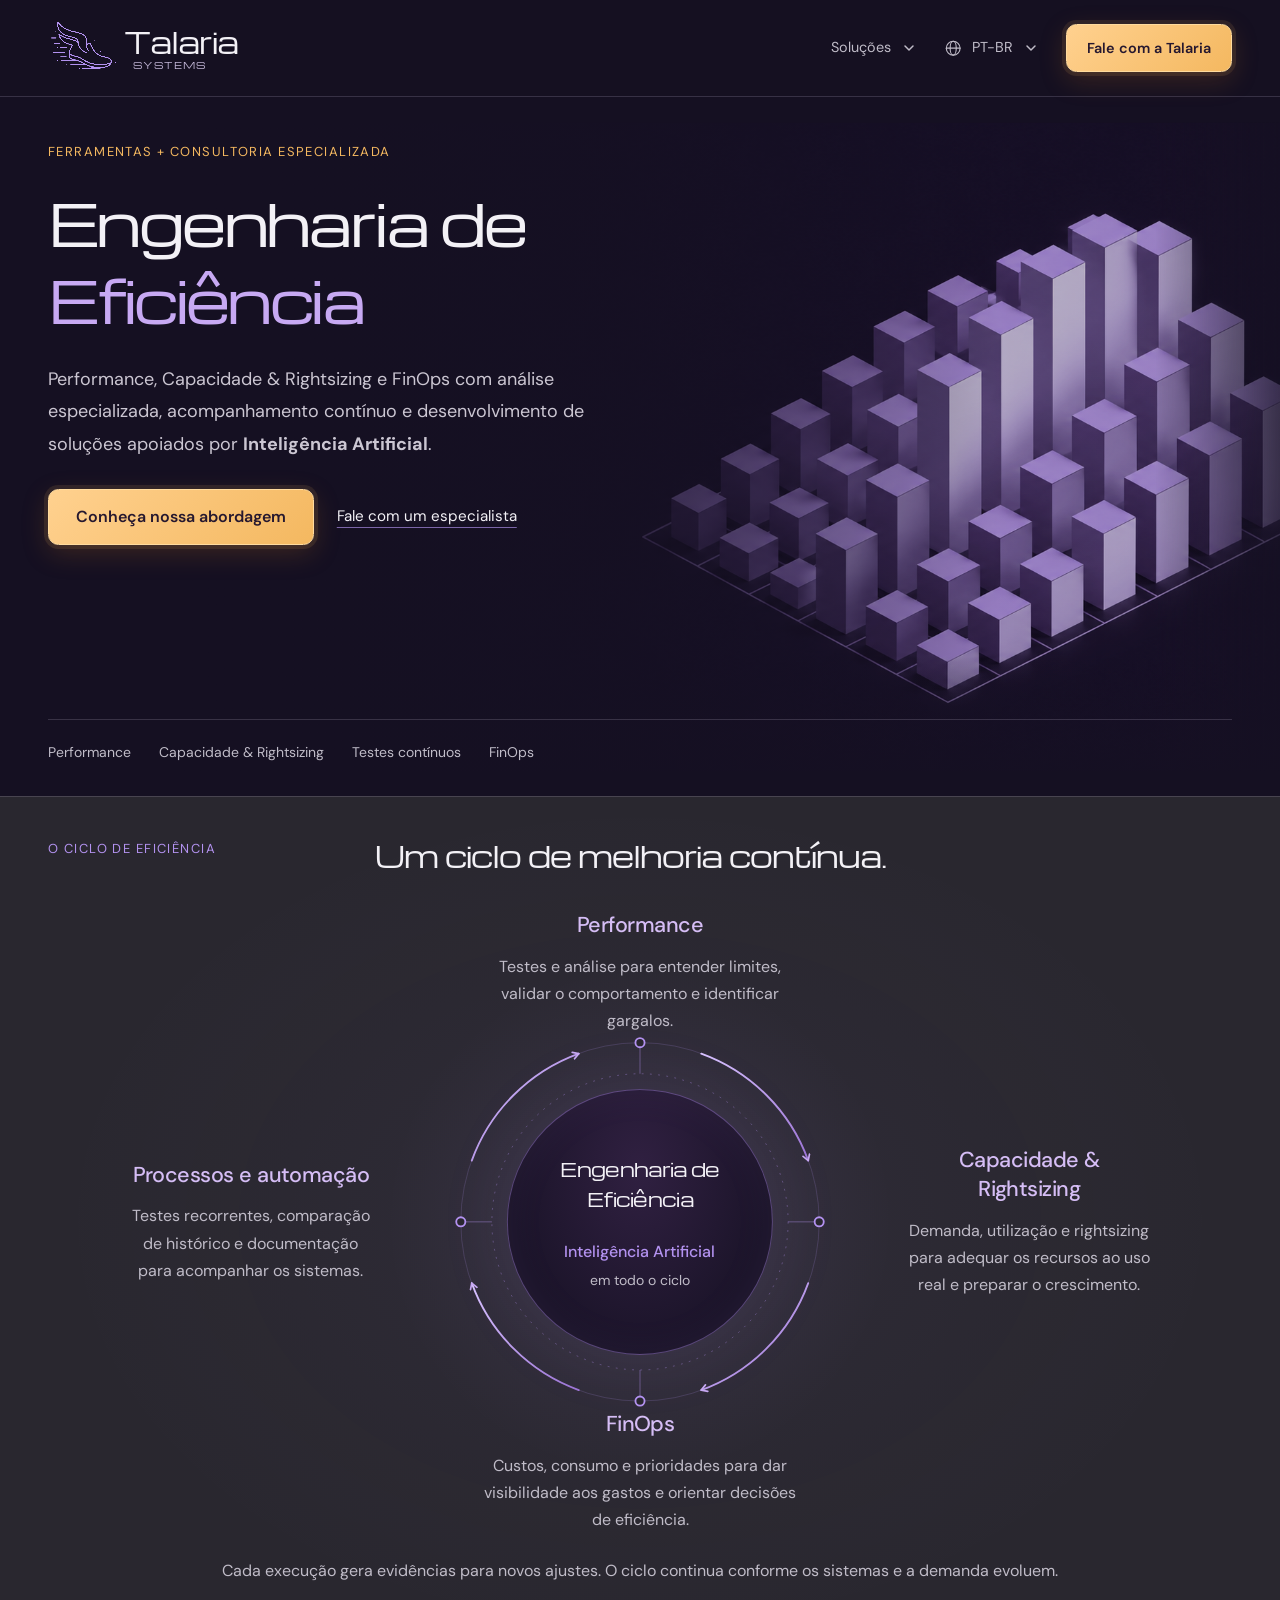
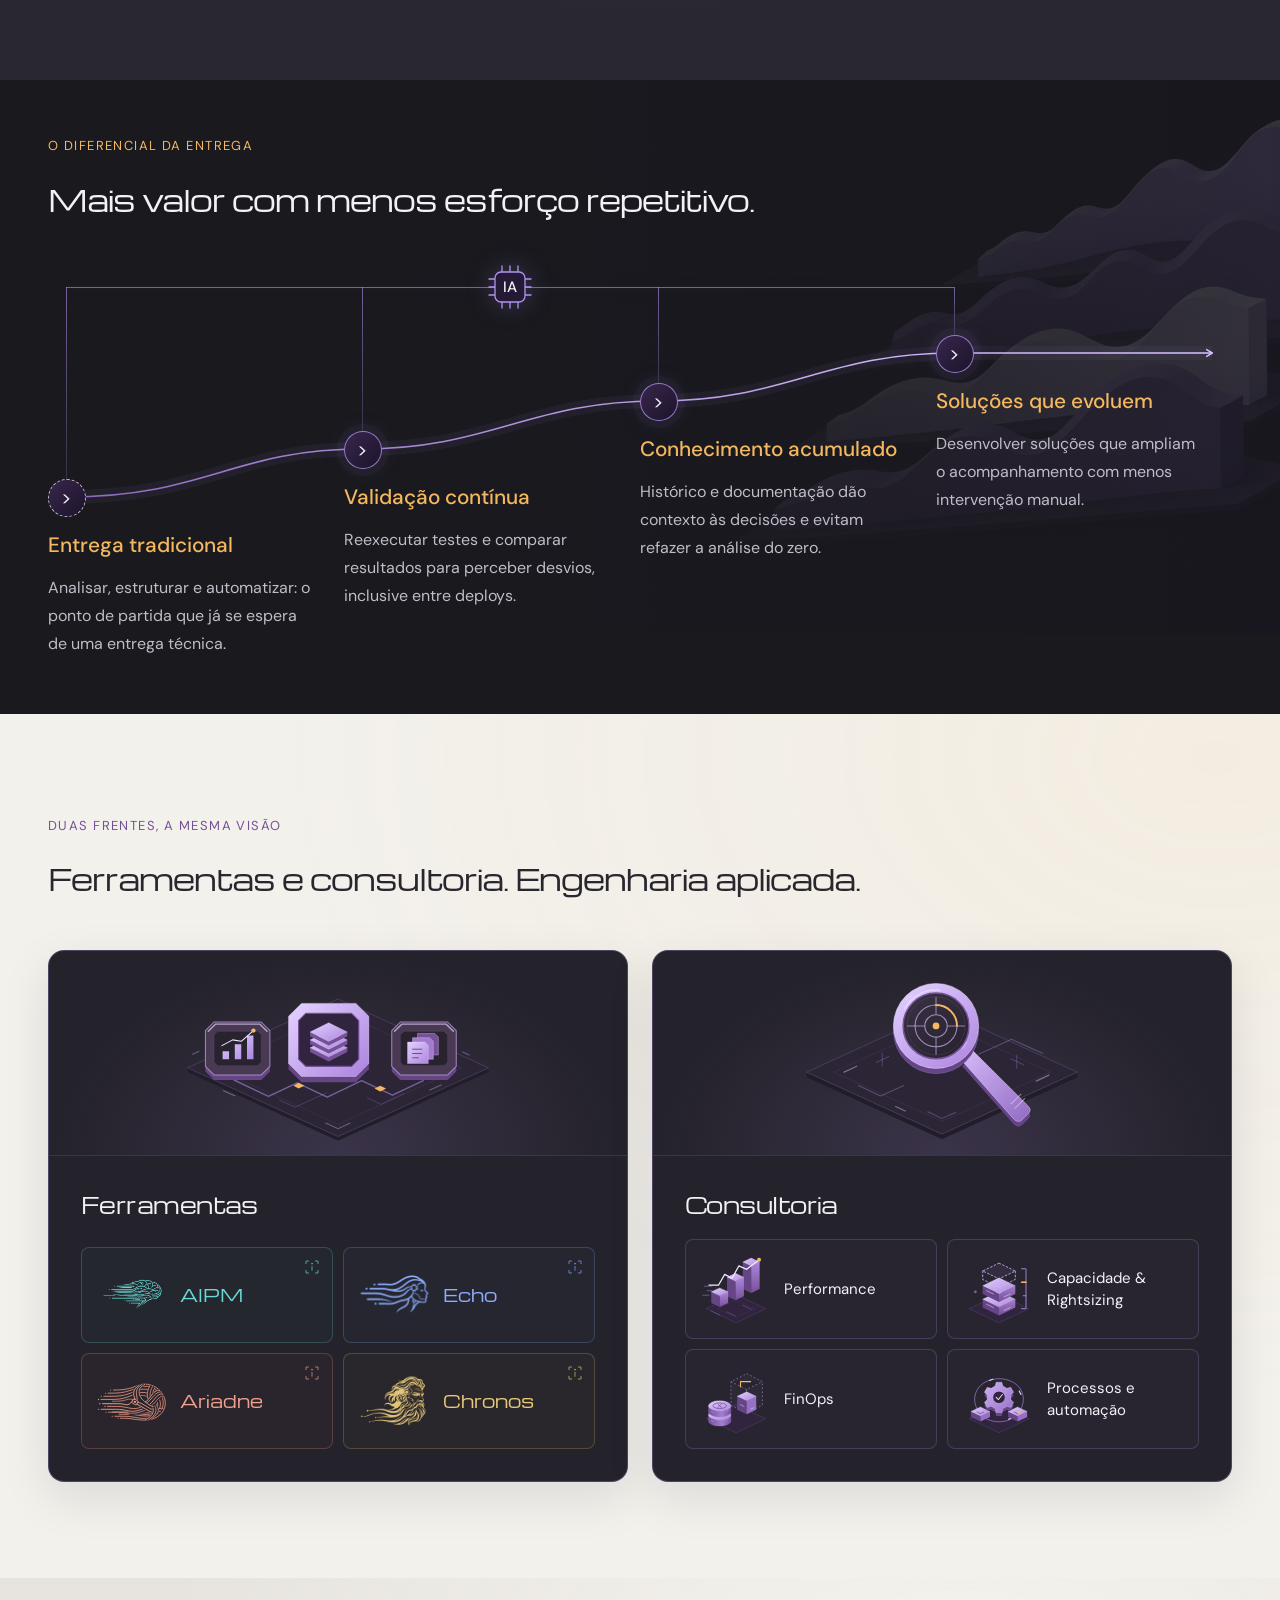
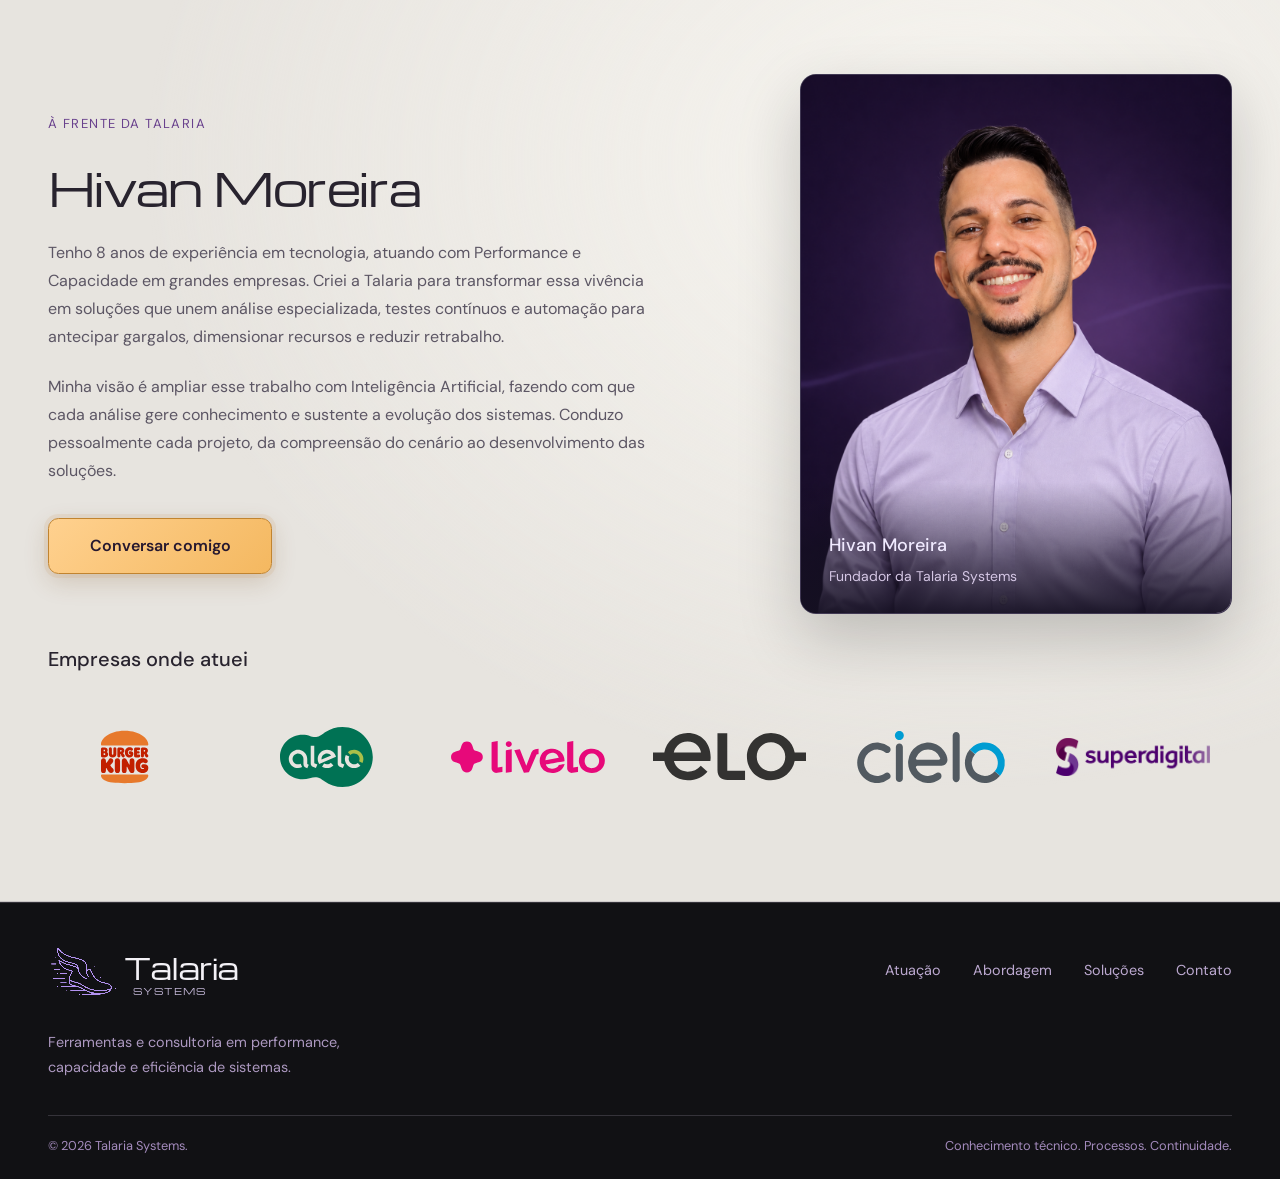
==== commit 34ff9b00: "Publica novo logo da Ariadne (fonte bd8de86)" ====
--- a/index.html
+++ b/index.html
@@ -223,7 +223,7 @@
               </div>
               <div class="tool-card tool-card--ariadne" data-tool-card>
               <a class="tool-logo-link tool-logo-link--ariadne" href="ferramentas/ariadne/index.html" aria-label="Conhecer a Ariadne" data-i18n-aria-label="common.ariadneLink" aria-describedby="tool-summary-ariadne">
-                <svg viewBox="20 250 1490 550" aria-hidden="true" focusable="false"><defs><filter id="ariadne-home-mark-color" color-interpolation-filters="sRGB"><feMorphology in="SourceAlpha" operator="dilate" radius="2" result="mark"/><feComponentTransfer in="mark" result="mark-contrast"><feFuncA type="linear" slope="1.35"/></feComponentTransfer><feFlood flood-color="currentColor" result="ink"/><feComposite in="ink" in2="mark-contrast" operator="in"/></filter></defs><image href="branding/ferramentas/ariadne/simbolo.png" width="1536" height="1024" filter="url(#ariadne-home-mark-color)"/></svg>
+                <img src="branding/ferramentas/ariadne/simbolo.svg" width="320" height="196" alt="">
                 <span translate="no">Ariadne</span>
               </a>
               <button class="tool-summary-button" type="button" data-tool-summary aria-label="Resumo da Ariadne" data-i18n-aria-label="home.tools.ariadne.summaryLabel" aria-controls="tool-summary-ariadne" aria-describedby="tool-summary-ariadne" aria-expanded="false" hidden><svg viewBox="0 0 24 24" aria-hidden="true" focusable="false"><path d="M7 3H3v4m14-4h4v4M3 17v4h4m14-4v4h-4M12 11v6"/><circle cx="12" cy="7" r=".8"/></svg></button>
--- a/styles.css
+++ b/styles.css
@@ -1030,7 +1030,8 @@
   text-decoration:none;
   transition:background .2s,border-color .2s,transform .2s
 }
-.tool-logo-link svg {
+.tool-logo-link svg,
+.tool-logo-link img {
   display:block;
   flex:none;
   width:4.5rem;
